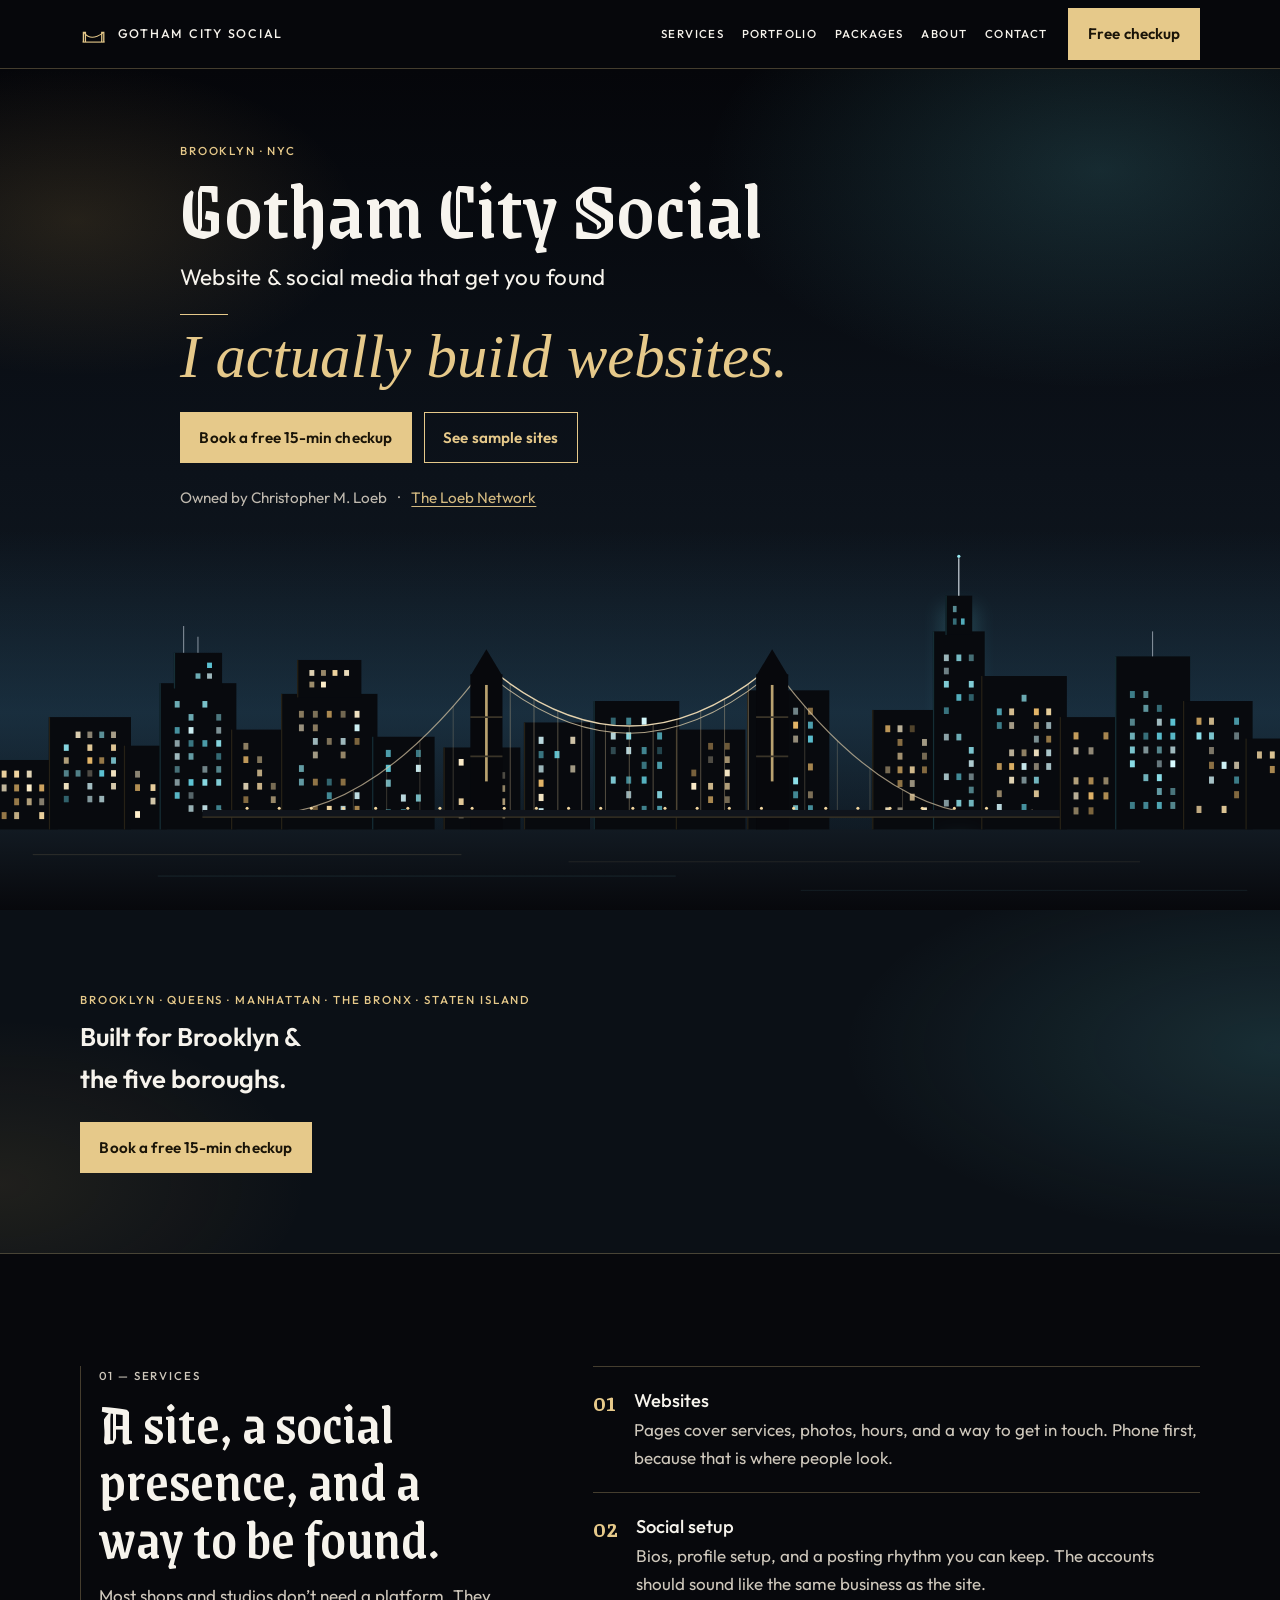
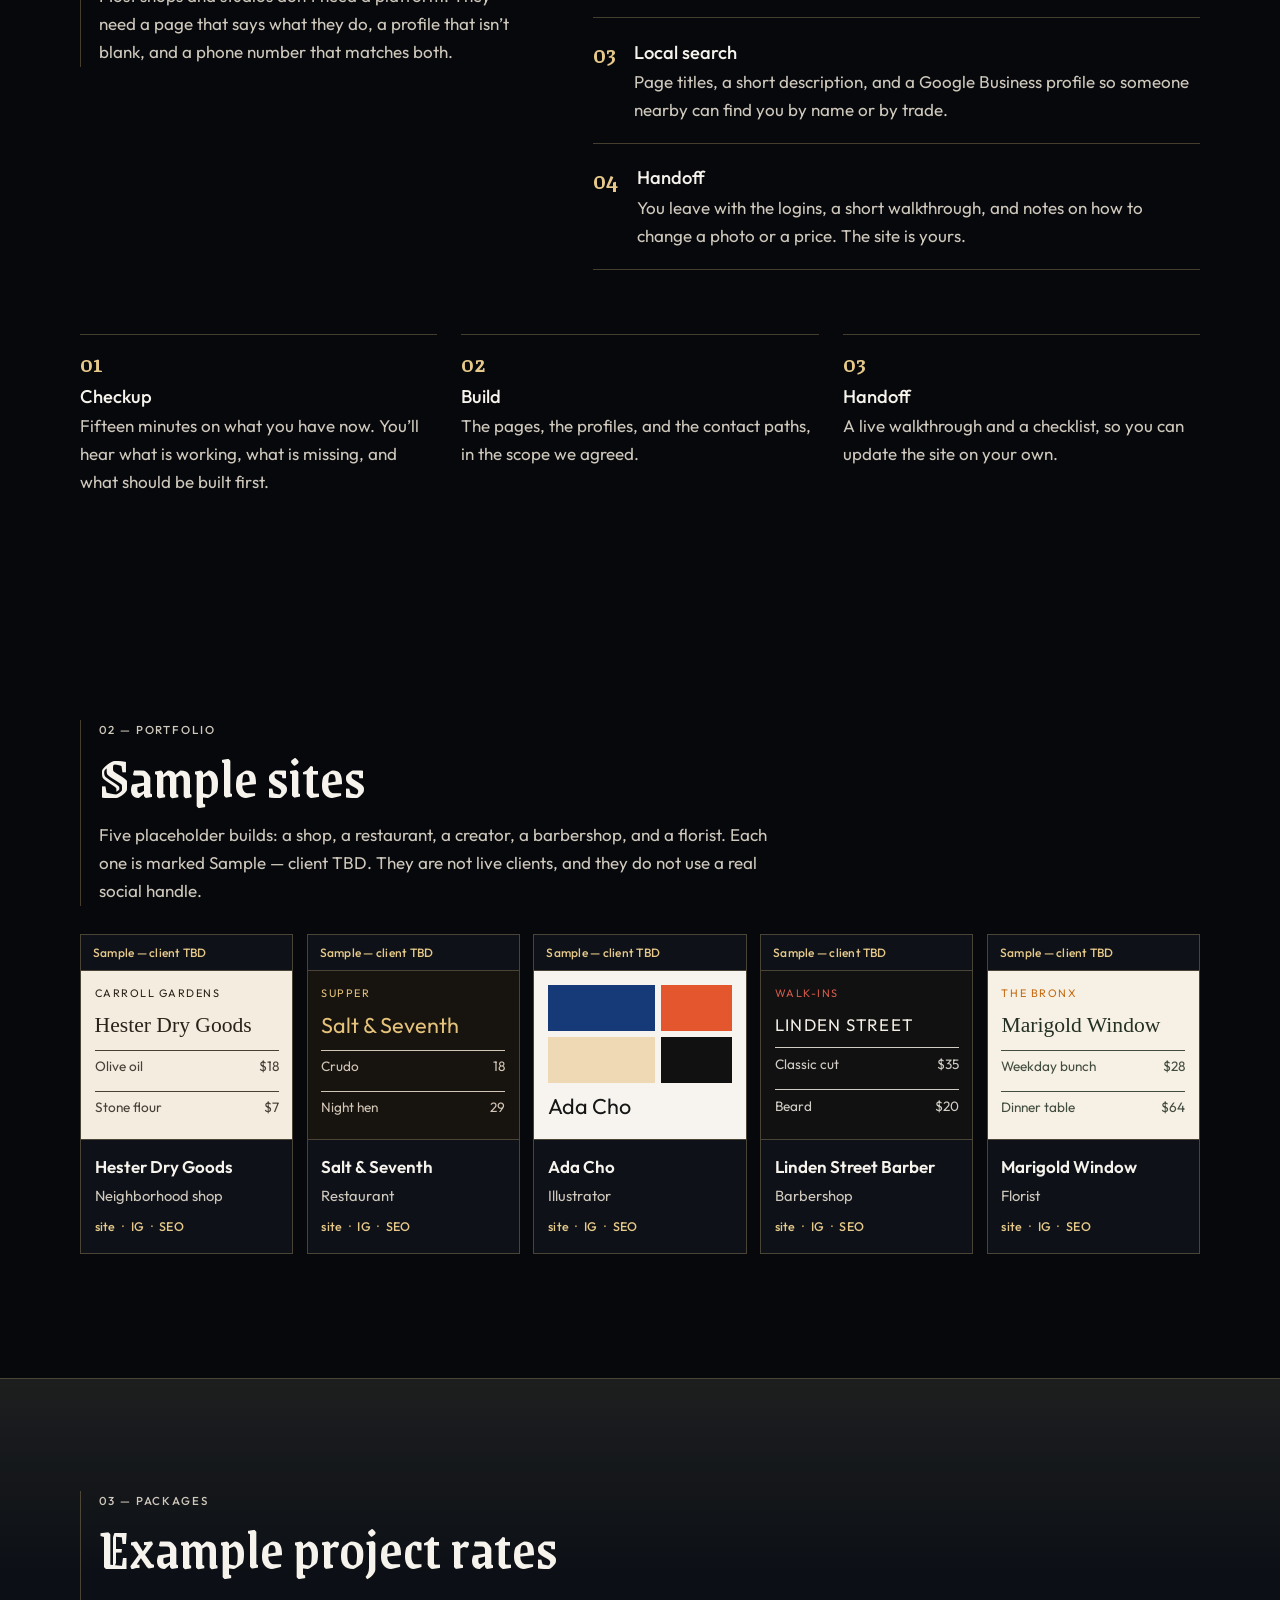
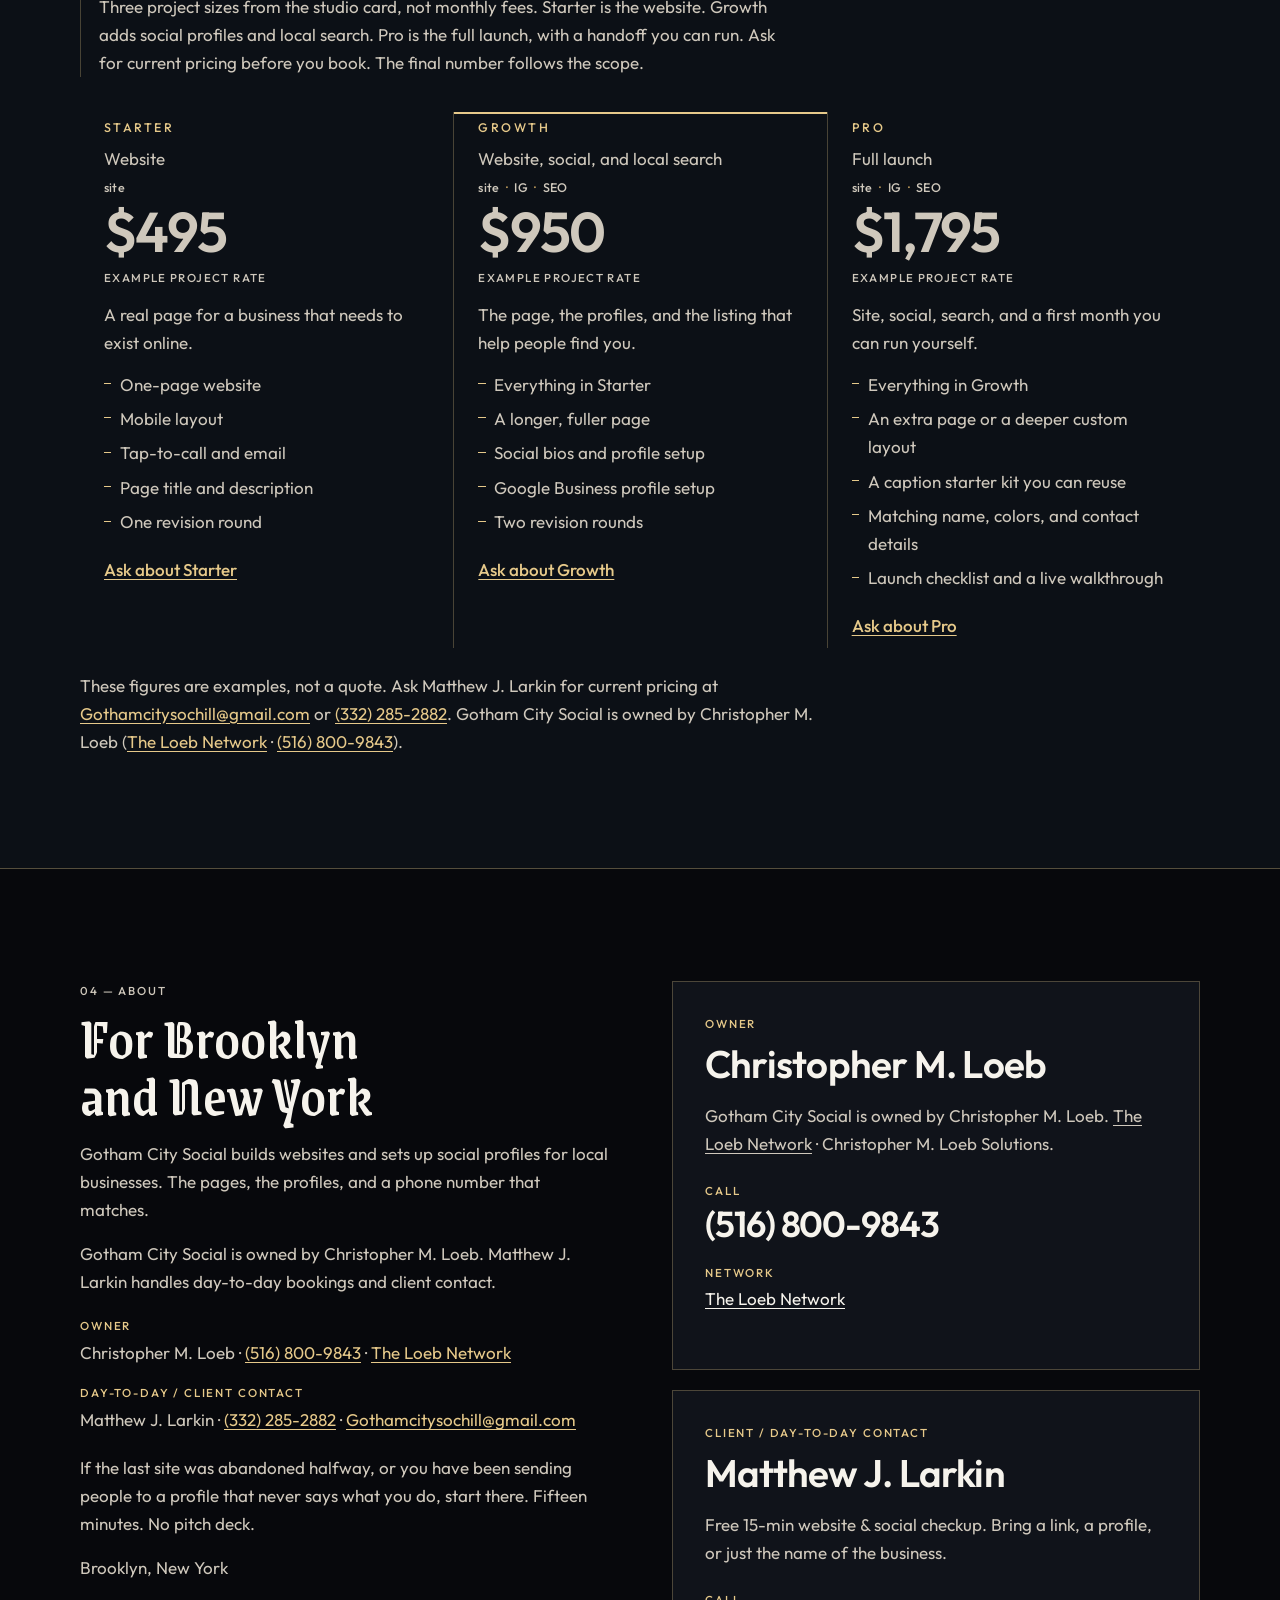
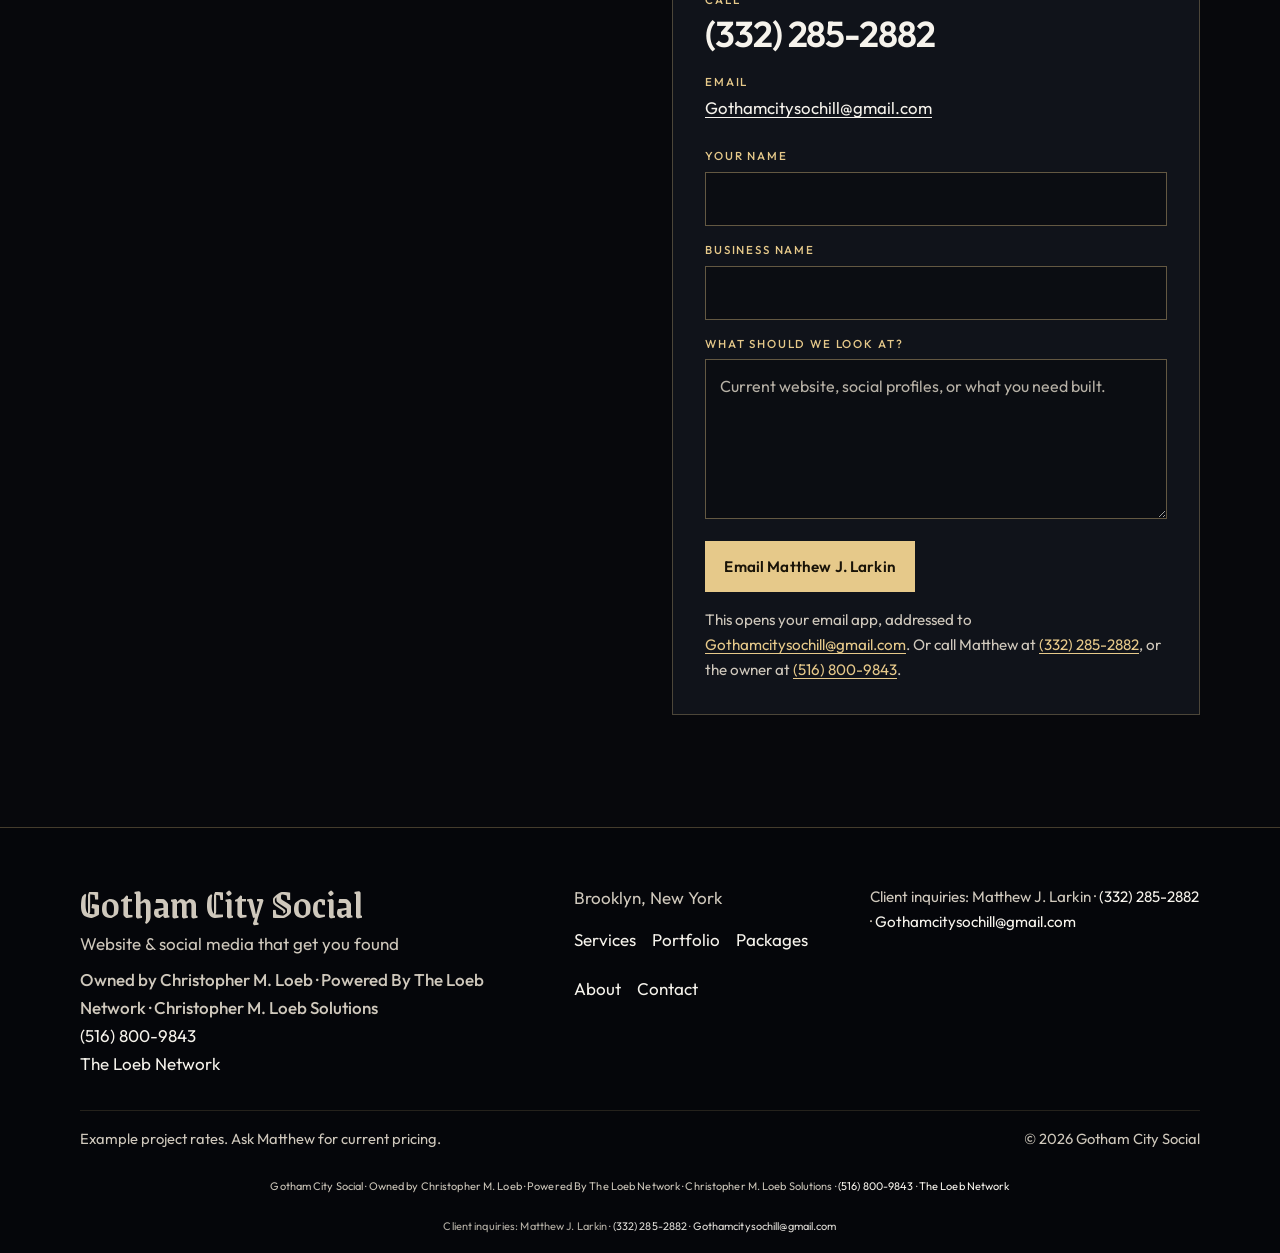
==== index.html @ 544baf0d "Clarify Gotham City Social ownership: Christopher owns, Matthew is day-to-day contact Keep in sync w" ====
<!DOCTYPE html>
<html lang="en">
  <head>
    <meta charset="UTF-8" />
    <meta name="viewport" content="width=device-width, initial-scale=1" />
    <title>Gotham City Social · Websites &amp; social in Brooklyn</title>
    <meta
      name="description"
      content="Gotham City Social, owned by Christopher M. Loeb. Websites and social for Brooklyn and NYC. Owner (516) 800-9843. Day-to-day client contact: Matthew J. Larkin."
    />
    <meta name="theme-color" content="#07080c" />
    <meta property="og:title" content="Gotham City Social" />
    <meta
      property="og:description"
      content="Owned by Christopher M. Loeb. Website & social media that get you found. Day-to-day client contact: Matthew J. Larkin."
    />
    <meta property="og:type" content="website" />
    <meta property="og:locale" content="en_US" />
    <meta name="twitter:card" content="summary" />
    <link rel="icon" href="./favicon.svg" type="image/svg+xml" />
        <script type="application/ld+json">
      {
        "@context": "https://schema.org",
        "@type": "ProfessionalService",
        "name": "Gotham City Social",
        "description": "Website and social media that get you found. Owned by Christopher M. Loeb.",
        "telephone": "+1-516-800-9843",
        "email": "Gothamcitysochill@gmail.com",
        "url": "https://gotham-city-social.netlify.app/",
        "founder": {
          "@type": "Person",
          "name": "Christopher M. Loeb",
          "telephone": "+1-516-800-9843",
          "url": "https://starfall-tek.github.io/loeb-network-preview/"
        },
        "parentOrganization": {
          "@type": "Organization",
          "name": "The Loeb Network · Christopher M. Loeb Solutions",
          "url": "https://starfall-tek.github.io/loeb-network-preview/",
          "telephone": "+1-516-800-9843"
        },
        "employee": {
          "@type": "Person",
          "name": "Matthew J. Larkin",
          "jobTitle": "Day-to-day / Client contact",
          "telephone": "+1-332-285-2882",
          "email": "Gothamcitysochill@gmail.com"
        },
        "contactPoint": [
          {
            "@type": "ContactPoint",
            "contactType": "owner",
            "name": "Christopher M. Loeb",
            "telephone": "+1-516-800-9843"
          },
          {
            "@type": "ContactPoint",
            "contactType": "customer support",
            "name": "Matthew J. Larkin",
            "telephone": "+1-332-285-2882",
            "email": "Gothamcitysochill@gmail.com"
          }
        ],
        "address": {
          "@type": "PostalAddress",
          "addressLocality": "Brooklyn",
          "addressRegion": "NY",
          "addressCountry": "US"
        },
        "areaServed": "New York City",
        "priceRange": "$495–$1795"
      }
    </script>
    <script type="module" crossorigin src="./assets/index-BkQ4kidg.js"></script>
    <link rel="stylesheet" crossorigin href="./assets/index-B3bpZX9e.css">
    <style>
      .hero-ownership { font-size: 0.95rem; opacity: 0.92; }
      .ownership-lines { gap: 1rem; margin: 1.25rem 0; display: grid; }
      .ownership-lines dt { letter-spacing: 0.16em; text-transform: uppercase; color: var(--gold); font-size: 0.72rem; font-weight: 500; margin-bottom: 0.25rem; }
      .ownership-lines dd { color: var(--muted); margin: 0; }
      .ownership-lines a { color: var(--gold); }
      .contact-stack { gap: 1.25rem; display: grid; scroll-margin-top: 5.5rem; }
      .footer-owner-line { color: var(--ink); font-weight: 500; margin-top: 0.5rem; }
      .footer-client-line { font-size: 0.95rem; }
      .footer-client-meta { margin-top: 0.35rem !important; padding-top: 0 !important; opacity: 0.9; }
    </style>
  </head>
  <body>
    <a class="skip" href="#content">Skip to content</a>
    <header class="site-header">
      <div class="header-bar wrap">
        <a class="brand" href="#top">
          <svg class="brand-mark" viewBox="0 0 32 32" aria-hidden="true">
            <path d="M4 26V14.5h2.4V26M25.6 26V14.5H28V26" fill="none" stroke="#e6c98a" stroke-width="1.5"/>
            <path d="M5.2 15.4C9 20.2 16 23 26.8 15.4" fill="none" stroke="#e6c98a" stroke-width="1.3"/>
            <path d="M3 26h26" stroke="#e6c98a" stroke-width="1.3"/>
          </svg>
          <span>Gotham City Social</span>
        </a>
        <nav class="desktop-nav" aria-label="Primary">
          <a href="#services">Services</a>
          <a href="#portfolio">Portfolio</a>
          <a href="#packages">Packages</a>
          <a href="#about">About</a>
          <a href="#contact">Contact</a>
          <a class="btn btn-primary menu-cta" href="#contact">Free checkup</a>
        </nav>
        <details class="menu">
          <summary>
            <span class="sr-only">Menu</span>
            <span class="burger" aria-hidden="true"><span></span></span>
          </summary>
          <nav class="menu-panel" aria-label="Primary">
            <a href="#services">Services</a>
            <a href="#portfolio">Portfolio</a>
            <a href="#packages">Packages</a>
            <a href="#about">About</a>
            <a href="#contact">Contact</a>
            <a class="btn btn-primary menu-cta" href="#contact">Free checkup</a>
          </nav>
        </details>
      </div>
    </header>

    <main id="content">
      <section class="hero" id="top" aria-labelledby="hero-title">
        <div class="wrap hero-copy">
          <p class="kicker">Brooklyn · NYC</p>
          <h1 id="hero-title">Gotham City Social</h1>
          <p class="tagline">Website &amp; social media that get you found</p>
          <p class="hero-quote">I actually build websites.</p>
          <div class="cta-row">
            <a class="btn btn-primary" href="#contact">Book a free 15-min checkup</a>
            <a class="btn btn-ghost" href="#portfolio">See sample sites</a>
          </div>
          <p class="hero-contact hero-ownership">
            <span>Owned by Christopher M. Loeb</span>
            <span aria-hidden="true">·</span>
            <a href="https://starfall-tek.github.io/loeb-network-preview/">The Loeb Network</a>
          </p>
        </div>
        <div class="skyline-wrap">
          <img class="skyline" src="./skyline.svg" alt="" />
        </div>
      </section>

      <section class="borough-cta" aria-labelledby="borough-title">
        <div class="wrap">
          <p class="kicker">Brooklyn · Queens · Manhattan · The Bronx · Staten Island</p>
          <h2 id="borough-title">Built for Brooklyn &amp; the five boroughs.</h2>
          <a class="btn btn-primary" href="#contact">Book a free 15-min checkup</a>
        </div>
      </section>

      <section class="section" id="services" aria-labelledby="services-title">
        <div class="wrap services-layout">
          <div class="section-intro">
            <p class="index">01 — Services</p>
            <h2 id="services-title">A site, a social presence, and a way to be found.</h2>
            <p>
              Most shops and studios don’t need a platform. They need a page that says what they do, a profile that isn’t blank, and a phone number that matches both.
            </p>
          </div>
          <ol class="service-list">
            <li>
              <span class="num" aria-hidden="true">01</span>
              <div>
                <h3>Websites</h3>
                <p>
                  Pages cover services, photos, hours, and a way to get in touch. Phone first, because that is where people look.
                </p>
              </div>
            </li>
            <li>
              <span class="num" aria-hidden="true">02</span>
              <div>
                <h3>Social setup</h3>
                <p>
                  Bios, profile setup, and a posting rhythm you can keep. The accounts should sound like the same business as the site.
                </p>
              </div>
            </li>
            <li>
              <span class="num" aria-hidden="true">03</span>
              <div>
                <h3>Local search</h3>
                <p>
                  Page titles, a short description, and a Google Business profile so someone nearby can find you by name or by trade.
                </p>
              </div>
            </li>
            <li>
              <span class="num" aria-hidden="true">04</span>
              <div>
                <h3>Handoff</h3>
                <p>
                  You leave with the logins, a short walkthrough, and notes on how to change a photo or a price. The site is yours.
                </p>
              </div>
            </li>
          </ol>
        </div>
        <ol class="process wrap" aria-label="How a project goes">
          <li>
            <span class="step">01</span>
            <h3>Checkup</h3>
            <p>Fifteen minutes on what you have now. You’ll hear what is working, what is missing, and what should be built first.</p>
          </li>
          <li>
            <span class="step">02</span>
            <h3>Build</h3>
            <p>The pages, the profiles, and the contact paths, in the scope we agreed.</p>
          </li>
          <li>
            <span class="step">03</span>
            <h3>Handoff</h3>
            <p>A live walkthrough and a checklist, so you can update the site on your own.</p>
          </li>
        </ol>
      </section>

      <section class="section" id="portfolio" aria-labelledby="portfolio-title">
        <div class="wrap">
          <div class="section-intro">
            <p class="index">02 — Portfolio</p>
            <h2 id="portfolio-title">Sample sites</h2>
            <p class="lede">
              Five placeholder builds: a shop, a restaurant, a creator, a barbershop, and a florist. Each one is marked Sample — client TBD. They are not live clients, and they do not use a real social handle.
            </p>
          </div>
          <ul class="portfolio-strip">
            <li>
              <a class="folio" href="./samples/hester/index.html">
                <span class="flag">Sample — client TBD</span>
                <span class="mini mini-hester" aria-hidden="true">
                  <span class="mini-kicker">Carroll Gardens</span>
                  <span class="mini-title">Hester Dry Goods</span>
                  <span class="mini-line"><span>Olive oil</span><span>$18</span></span>
                  <span class="mini-line"><span>Stone flour</span><span>$7</span></span>
                </span>
                <span class="folio-meta">
                  <span class="folio-name">Hester Dry Goods</span>
                  <span class="folio-kind">Neighborhood shop</span>
                  <span class="channels"><span>site</span><span>IG</span><span>SEO</span></span>
                </span>
              </a>
            </li>
            <li>
              <a class="folio" href="./samples/salt-seventh/index.html">
                <span class="flag">Sample — client TBD</span>
                <span class="mini mini-salt" aria-hidden="true">
                  <span class="mini-kicker">Supper</span>
                  <span class="mini-title">Salt &amp; Seventh</span>
                  <span class="mini-line"><span>Crudo</span><span>18</span></span>
                  <span class="mini-line"><span>Night hen</span><span>29</span></span>
                </span>
                <span class="folio-meta">
                  <span class="folio-name">Salt &amp; Seventh</span>
                  <span class="folio-kind">Restaurant</span>
                  <span class="channels"><span>site</span><span>IG</span><span>SEO</span></span>
                </span>
              </a>
            </li>
            <li>
              <a class="folio" href="./samples/ada-cho/index.html">
                <span class="flag">Sample — client TBD</span>
                <span class="mini mini-ada" aria-hidden="true">
                  <span class="ada-grid"><span></span><span></span><span></span><span></span></span>
                  <span class="mini-title">Ada Cho</span>
                </span>
                <span class="folio-meta">
                  <span class="folio-name">Ada Cho</span>
                  <span class="folio-kind">Illustrator</span>
                  <span class="channels"><span>site</span><span>IG</span><span>SEO</span></span>
                </span>
              </a>
            </li>
            <li>
              <a class="folio" href="./samples/linden/index.html">
                <span class="flag">Sample — client TBD</span>
                <span class="mini mini-linden" aria-hidden="true">
                  <span class="mini-kicker">Walk-ins</span>
                  <span class="mini-title">Linden Street</span>
                  <span class="mini-line"><span>Classic cut</span><span>$35</span></span>
                  <span class="mini-line"><span>Beard</span><span>$20</span></span>
                </span>
                <span class="folio-meta">
                  <span class="folio-name">Linden Street Barber</span>
                  <span class="folio-kind">Barbershop</span>
                  <span class="channels"><span>site</span><span>IG</span><span>SEO</span></span>
                </span>
              </a>
            </li>
            <li>
              <a class="folio" href="./samples/marigold/index.html">
                <span class="flag">Sample — client TBD</span>
                <span class="mini mini-marigold" aria-hidden="true">
                  <span class="mini-kicker">The Bronx</span>
                  <span class="mini-title">Marigold Window</span>
                  <span class="mini-line"><span>Weekday bunch</span><span>$28</span></span>
                  <span class="mini-line"><span>Dinner table</span><span>$64</span></span>
                </span>
                <span class="folio-meta">
                  <span class="folio-name">Marigold Window</span>
                  <span class="folio-kind">Florist</span>
                  <span class="channels"><span>site</span><span>IG</span><span>SEO</span></span>
                </span>
              </a>
            </li>
          </ul>
        </div>
      </section>

      <section class="section band" id="packages" aria-labelledby="packages-title">
        <div class="wrap">
          <div class="section-intro">
            <p class="index">03 — Packages</p>
            <h2 id="packages-title">Example project rates</h2>
            <p class="lede">
              Three project sizes from the studio card, not monthly fees. Starter is the website. Growth adds social profiles and local search. Pro is the full launch, with a handoff you can run. Ask for current pricing before you book. The final number follows the scope.
            </p>
          </div>
          <div class="price-grid">
            <article class="package">
              <h3>Starter</h3>
              <p class="scope">Website</p>
              <p class="channels" aria-label="Channels in Starter"><span>site</span></p>
              <p class="price">$495</p>
              <p class="rate-tag">Example project rate</p>
              <p class="blurb">A real page for a business that needs to exist online.</p>
              <ul>
                <li>One-page website</li>
                <li>Mobile layout</li>
                <li>Tap-to-call and email</li>
                <li>Page title and description</li>
                <li>One revision round</li>
              </ul>
              <a class="text-link" href="mailto:Gothamcitysochill@gmail.com?subject=Starter%20package%20%E2%80%94%20Gotham%20City%20Social">Ask about Starter</a>
            </article>
            <article class="package featured">
              <h3>Growth</h3>
              <p class="scope">Website, social, and local search</p>
              <p class="channels" aria-label="Channels in Growth"><span>site</span><span>IG</span><span>SEO</span></p>
              <p class="price">$950</p>
              <p class="rate-tag">Example project rate</p>
              <p class="blurb">The page, the profiles, and the listing that help people find you.</p>
              <ul>
                <li>Everything in Starter</li>
                <li>A longer, fuller page</li>
                <li>Social bios and profile setup</li>
                <li>Google Business profile setup</li>
                <li>Two revision rounds</li>
              </ul>
              <a class="text-link" href="mailto:Gothamcitysochill@gmail.com?subject=Growth%20package%20%E2%80%94%20Gotham%20City%20Social">Ask about Growth</a>
            </article>
            <article class="package">
              <h3>Pro</h3>
              <p class="scope">Full launch</p>
              <p class="channels" aria-label="Channels in Pro"><span>site</span><span>IG</span><span>SEO</span></p>
              <p class="price">$1,795</p>
              <p class="rate-tag">Example project rate</p>
              <p class="blurb">Site, social, search, and a first month you can run yourself.</p>
              <ul>
                <li>Everything in Growth</li>
                <li>An extra page or a deeper custom layout</li>
                <li>A caption starter kit you can reuse</li>
                <li>Matching name, colors, and contact details</li>
                <li>Launch checklist and a live walkthrough</li>
              </ul>
              <a class="text-link" href="mailto:Gothamcitysochill@gmail.com?subject=Pro%20package%20%E2%80%94%20Gotham%20City%20Social">Ask about Pro</a>
            </article>
          </div>
          <p class="price-disclaimer">
            These figures are examples, not a quote. Ask Matthew J. Larkin for current pricing at
            <a href="mailto:Gothamcitysochill@gmail.com">Gothamcitysochill@gmail.com</a>
            or
            <a href="tel:+13322852882">(332) 285-2882</a>.
            Gotham City Social is owned by Christopher M. Loeb
            (<a href="https://starfall-tek.github.io/loeb-network-preview/">The Loeb Network</a>
            · <a href="tel:+15168009843">(516) 800-9843</a>).
          </p>
        </div>
      </section>

      <section class="section" id="about" aria-labelledby="about-title">
        <div class="wrap about-grid">
          <div class="about-copy">
            <p class="index">04 — About</p>
            <h2 id="about-title">For Brooklyn and New York</h2>
            <p>
              Gotham City Social builds websites and sets up social profiles for local businesses. The pages, the profiles, and a phone number that matches.
            </p>
            <p>
              Gotham City Social is owned by Christopher M. Loeb. Matthew J. Larkin handles day-to-day bookings and client contact.
            </p>
            <dl class="ownership-lines">
              <div>
                <dt>Owner</dt>
                <dd>
                  Christopher M. Loeb ·
                  <a href="tel:+15168009843">(516) 800-9843</a> ·
                  <a href="https://starfall-tek.github.io/loeb-network-preview/">The Loeb Network</a>
                </dd>
              </div>
              <div>
                <dt>Day-to-day / Client contact</dt>
                <dd>
                  Matthew J. Larkin ·
                  <a href="tel:+13322852882">(332) 285-2882</a> ·
                  <a href="mailto:Gothamcitysochill@gmail.com">Gothamcitysochill@gmail.com</a>
                </dd>
              </div>
            </dl>
            <p>
              If the last site was abandoned halfway, or you have been sending people to a profile that never says what you do, start there. Fifteen minutes. No pitch deck.
            </p>
            <p class="place">Brooklyn, New York</p>
          </div>
          <div class="contact-stack" id="contact">
            <div class="contact-card">
              <p class="kicker">Owner</p>
              <h2>Christopher M. Loeb</h2>
              <p class="offer">
                Gotham City Social is owned by Christopher M. Loeb.
                <a href="https://starfall-tek.github.io/loeb-network-preview/">The Loeb Network</a>
                · Christopher M. Loeb Solutions.
              </p>
              <dl class="contact-list">
                <div>
                  <dt>Call</dt>
                  <dd><a class="phone" href="tel:+15168009843">(516) 800-9843</a></dd>
                </div>
                <div>
                  <dt>Network</dt>
                  <dd><a href="https://starfall-tek.github.io/loeb-network-preview/">The Loeb Network</a></dd>
                </div>
              </dl>
            </div>
            <div class="contact-card">
              <p class="kicker">Client / day-to-day contact</p>
              <h2>Matthew J. Larkin</h2>
              <p class="offer">
                Free 15-min website &amp; social checkup. Bring a link, a profile, or just the name of the business.
              </p>
              <dl class="contact-list">
                <div>
                  <dt>Call</dt>
                  <dd><a class="phone" href="tel:+13322852882">(332) 285-2882</a></dd>
                </div>
                <div>
                  <dt>Email</dt>
                  <dd><a class="email" href="mailto:Gothamcitysochill@gmail.com">Gothamcitysochill@gmail.com</a></dd>
                </div>
              </dl>
              <form
                id="checkup-form"
                class="checkup-form"
                action="mailto:Gothamcitysochill@gmail.com"
                method="post"
                enctype="text/plain"
              >
                <div class="field">
                  <label for="name">Your name</label>
                  <input id="name" name="Name" type="text" autocomplete="name" required maxlength="120" />
                </div>
                <div class="field">
                  <label for="business">Business name</label>
                  <input id="business" name="Business" type="text" autocomplete="organization" required maxlength="160" />
                </div>
                <div class="field">
                  <label for="note">What should we look at?</label>
                  <textarea
                    id="note"
                    name="Note"
                    rows="5"
                    required
                    maxlength="2000"
                    placeholder="Current website, social profiles, or what you need built."
                  ></textarea>
                </div>
                <button class="btn btn-primary" type="submit">Email Matthew J. Larkin</button>
                <p class="form-note">
                  This opens your email app, addressed to
                  <a href="mailto:Gothamcitysochill@gmail.com">Gothamcitysochill@gmail.com</a>.
                  Or call Matthew at <a href="tel:+13322852882">(332) 285-2882</a>,
                  or the owner at <a href="tel:+15168009843">(516) 800-9843</a>.
                </p>
                <p id="form-status" class="form-status" role="status"></p>
              </form>
            </div>
          </div>
        </div>
      </section>
    </main>

    <footer class="site-footer">
      <div class="wrap footer-grid">
        <div>
          <p class="footer-brand">Gotham City Social</p>
          <p>Website &amp; social media that get you found</p>
          <p class="footer-owner-line">
            Owned by Christopher M. Loeb · Powered By The Loeb Network · Christopher M. Loeb Solutions
          </p>
          <p><a href="tel:+15168009843">(516) 800-9843</a></p>
          <p><a href="https://starfall-tek.github.io/loeb-network-preview/">The Loeb Network</a></p>
        </div>
        <div>
          <p>Brooklyn, New York</p>
          <nav class="footer-links" aria-label="Footer">
            <a href="#services">Services</a>
            <a href="#portfolio">Portfolio</a>
            <a href="#packages">Packages</a>
            <a href="#about">About</a>
            <a href="#contact">Contact</a>
          </nav>
        </div>
        <div>
          <p class="footer-client-line">
            Client inquiries: Matthew J. Larkin ·
            <a href="tel:+13322852882">(332) 285-2882</a> ·
            <a href="mailto:Gothamcitysochill@gmail.com">Gothamcitysochill@gmail.com</a>
          </p>
        </div>
      </div>
      <div class="wrap footer-meta">
        <p>Example project rates. Ask Matthew for current pricing.</p>
        <p>© 2026 Gotham City Social</p>
      </div>
      <p class="operator">
        Gotham City Social · Owned by Christopher M. Loeb · Powered By The Loeb Network · Christopher M. Loeb Solutions ·
        <a href="tel:+15168009843">(516) 800-9843</a> ·
        <a href="https://starfall-tek.github.io/loeb-network-preview/">The Loeb Network</a>
      </p>
      <p class="operator footer-client-meta">
        Client inquiries: Matthew J. Larkin ·
        <a href="tel:+13322852882">(332) 285-2882</a> ·
        <a href="mailto:Gothamcitysochill@gmail.com">Gothamcitysochill@gmail.com</a>
      </p>
    </footer>
  </body>
</html>
---- assets/index-B3bpZX9e.css ----
@font-face{font-family:Outfit;font-style:normal;font-display:swap;font-weight:400;src:url(./outfit-latin-400-normal-BGsTXAXT.woff2)format("woff2"),url(./outfit-latin-400-normal-DMwTpYkH.woff)format("woff")}@font-face{font-family:Outfit;font-style:normal;font-display:swap;font-weight:500;src:url(./outfit-latin-500-normal-DKnIMDSk.woff2)format("woff2"),url(./outfit-latin-500-normal-ClnHRwRh.woff)format("woff")}@font-face{font-family:Outfit;font-style:normal;font-display:swap;font-weight:600;src:url(./outfit-latin-600-normal-B7SfZ07L.woff2)format("woff2"),url(./outfit-latin-600-normal-BEfTtDA7.woff)format("woff")}@font-face{font-family:Cormorant Garamond;font-style:italic;font-display:swap;font-weight:500;src:url(./cormorant-garamond-latin-500-italic-Y14P-dkT.woff2)format("woff2"),url(./cormorant-garamond-latin-500-italic-DhNIfkTX.woff)format("woff")}@font-face{font-family:Cormorant Garamond;font-style:italic;font-display:swap;font-weight:600;src:url(./cormorant-garamond-latin-600-italic-DCuhXWyK.woff2)format("woff2"),url(./cormorant-garamond-latin-600-italic-BcJbkSJ4.woff)format("woff")}@font-face{font-family:Grenze Gotisch;font-style:normal;font-display:swap;font-weight:500;src:url(./grenze-gotisch-latin-500-normal-BpogzKXK.woff2)format("woff2"),url(./grenze-gotisch-latin-500-normal-Cck1oTj1.woff)format("woff")}@font-face{font-family:Grenze Gotisch;font-style:normal;font-display:swap;font-weight:600;src:url(./grenze-gotisch-latin-600-normal-C3H1tCTC.woff2)format("woff2"),url(./grenze-gotisch-latin-600-normal-DwyVc51H.woff)format("woff")}:root{--bg:#07080c;--bg-raise:#10131a;--ink:#f6f3ec;--muted:#cfc8bc;--quiet:#c8c2b6;--gold:#e6c98a;--gold-deep:#c6a15e;--line:#e6c98a47;--teal:#8fe3ee;--font-sans:"Outfit", "Avenir Next", "Segoe UI", sans-serif;--font-gothic:"Grenze Gotisch", Palatino, "Palatino Linotype", serif;--font-quote:"Cormorant Garamond", Georgia, "Times New Roman", serif;--header:4.25rem;--wrap:1120px;--lightningcss-light: ;--lightningcss-dark:initial;color-scheme:dark}*,:before,:after{box-sizing:border-box}html{scroll-behavior:smooth}body{font-family:var(--font-sans);color:var(--ink);background:var(--bg);text-rendering:optimizelegibility;margin:0;font-size:1.0625rem;font-weight:400;line-height:1.65}img,svg{max-width:100%}h1,h2,h3,p,blockquote,dl,dd{margin:0}a{color:inherit;text-underline-offset:.18em}:focus-visible{outline:2px solid var(--gold);outline-offset:3px}::selection{color:#1a1408;background:#e6c98a}.sr-only{clip:rect(0, 0, 0, 0);white-space:nowrap;border:0;width:1px;height:1px;margin:-1px;padding:0;position:absolute;overflow:hidden}.skip{z-index:100;background:var(--gold);color:#1a1408;padding:.65rem .9rem;font-weight:600;text-decoration:none;position:fixed;top:.75rem;left:1rem;transform:translateY(-160%)}.skip:focus{transform:none}.skip:focus-visible,.btn-primary:focus-visible{outline-color:#fff8e8}.wrap{width:min(var(--wrap), calc(100% - 2.5rem));margin-inline:auto}.kicker,.index,.rate-tag,.contact-list dt,.field label,.menu-panel a:not(.btn){letter-spacing:.16em;text-transform:uppercase;color:var(--gold);font-size:.72rem;font-weight:500}.section{padding:clamp(4.25rem,9vw,7rem) 0;scroll-margin-top:5.25rem}.section h2,.hero h1,.footer-brand{font-family:var(--font-gothic);letter-spacing:0;text-wrap:balance;font-weight:500;line-height:.92}.section h2{margin:.55rem 0 1rem;font-size:clamp(2.35rem,5vw,3.6rem);line-height:1}.lede,.section-intro p,.about-copy p{color:var(--muted);max-width:62ch}.section-intro p+p,.about-copy p+p{margin-top:1rem}.site-header{z-index:30;border-bottom:1px solid var(--line);-webkit-backdrop-filter:blur(16px);backdrop-filter:blur(16px);background:#07080ceb;position:sticky;top:0}.header-bar{min-height:var(--header);justify-content:space-between;align-items:center;gap:1rem;display:flex}.brand{color:var(--ink);align-items:center;gap:.65rem;min-height:44px;text-decoration:none;display:inline-flex}.brand-mark{flex:none;width:1.7rem;height:1.7rem}.brand span{letter-spacing:.14em;text-transform:uppercase;font-size:.78rem;font-weight:500}summary{cursor:pointer;place-items:center;min-width:44px;min-height:44px;list-style:none;display:grid}summary::-webkit-details-marker{display:none}.burger{width:20px;height:14px;display:block;position:relative}.burger:before,.burger:after,.burger span{background:var(--ink);content:"";width:100%;height:1.5px;position:absolute;left:0}.burger:before{top:0}.burger span{top:6px}.burger:after{bottom:0}.menu[open] .burger:before{top:6px;transform:rotate(45deg)}.menu[open] .burger:after{bottom:6px;transform:rotate(-45deg)}.menu[open] .burger span{opacity:0}.menu-panel{border-bottom:1px solid var(--line);background:#0c0e13;flex-direction:column;gap:.15rem;padding:.4rem 1.25rem 1.15rem;display:none;position:absolute;top:100%;left:0;right:0}.menu[open] .menu-panel{display:flex}.menu-panel a:not(.btn){min-height:44px;color:var(--ink);align-items:center;font-size:.82rem;text-decoration:none;display:flex}.menu-panel a:not(.btn):hover{color:var(--gold)}.menu-cta{align-self:flex-start;margin-top:.4rem}.desktop-nav{display:none}.desktop-nav a:not(.btn){min-height:44px;color:var(--ink);letter-spacing:.12em;text-transform:uppercase;align-items:center;font-size:.72rem;font-weight:500;text-decoration:none;display:inline-flex}.desktop-nav a:not(.btn):hover{color:var(--gold)}.hero{min-height:calc(100svh - var(--header));background:radial-gradient(50% 42% at 86% 12%,#5ec4d02e,#0000 62%),radial-gradient(38% 32% at 6% 18%,#d6a85424,#0000 58%),linear-gradient(#05060a 0%,#0c121a 48%,#101820 78%,#07080c 100%);flex-direction:column;display:flex}.hero-copy{max-width:920px;padding-top:clamp(2.4rem,6vw,4.5rem);padding-bottom:1.25rem}.hero h1{color:#f7f4ee;margin:.4rem 0 .7rem;font-size:clamp(3.05rem,6.6vw,5.7rem);line-height:1}.tagline{letter-spacing:.01em;max-width:36rem;font-size:clamp(1.15rem,2vw,1.4rem);font-weight:400;line-height:1.35}.hero-quote{max-width:14em;font-family:var(--font-quote);color:var(--gold);margin:1.35rem 0 0;font-size:clamp(2.15rem,5vw,3.8rem);font-style:italic;font-weight:500;line-height:.98}.hero-quote:before{content:"";background:var(--gold);width:3rem;height:1px;margin-bottom:.75rem;display:block}.cta-row{flex-wrap:wrap;gap:.75rem;margin-top:1.6rem;display:flex}.btn{border:1px solid var(--gold);min-height:48px;font:inherit;letter-spacing:.01em;cursor:pointer;color:var(--gold);background:0 0;justify-content:center;align-items:center;padding:.75rem 1.15rem;font-size:.95rem;font-weight:600;text-decoration:none;display:inline-flex}.btn-primary{background:var(--gold);color:#1a1408}.btn-primary:hover{background:#f0d7a4}.btn-ghost:hover{background:#e6c98a1a}.hero-contact{color:var(--muted);flex-wrap:wrap;gap:.35rem .7rem;margin-top:1.35rem;display:flex}.hero-contact a{color:var(--gold)}.hero-contact a[href^=mailto\:]{overflow-wrap:anywhere}.skyline-wrap{background:linear-gradient(#0000 0%,#2040568c 48%,#0c121a26 100%);height:clamp(200px,32vw,380px);margin-top:auto}.skyline{object-fit:cover;object-position:center bottom;width:100%;height:100%;display:block}.borough-cta{border-bottom:1px solid var(--line);background:radial-gradient(55% 90% at 100% 40%,#5ec4d029,#0000 62%),radial-gradient(40% 80% at 0 80%,#d6a8541a,#0000 60%),#0b1016;padding:clamp(3.25rem,8vw,5rem) 0}.borough-cta h2{max-width:14ch;margin:.45rem 0 1.35rem}.portfolio-strip{scroll-snap-type:x mandatory;grid-auto-columns:minmax(240px,78vw);grid-auto-flow:column;gap:.85rem;margin:1.75rem 0 0;padding:0 0 .75rem;scroll-padding-inline:.25rem;list-style:none;display:grid;overflow-x:auto}.portfolio-strip li{scroll-snap-align:start}.folio{height:100%;min-height:100%;color:var(--ink);border:1px solid var(--line);background:#0e1117;flex-direction:column;text-decoration:none;display:flex}.folio:hover{border-color:var(--gold)}.flag{color:var(--gold);letter-spacing:.02em;border-bottom:1px solid var(--line);padding:.5rem .75rem;font-size:.75rem;font-weight:500;display:block}.mini{gap:.35rem;min-height:168px;padding:.85rem;display:grid}.mini-kicker{letter-spacing:.14em;text-transform:uppercase;font-size:.68rem}.mini-title{font-size:1.35rem;line-height:1}.mini-line{opacity:.85;border-top:1px solid;justify-content:space-between;gap:.75rem;padding-top:.3rem;font-size:.85rem;display:flex}.mini-hester{color:#2a2118;background:#f3ecdf}.mini-hester .mini-title{font-family:Georgia,Iowan Old Style,serif}.mini-salt{color:#f3e6d4;background:#17130f}.mini-salt .mini-kicker,.mini-salt .mini-title{color:#e4c27a}.mini-ada{color:#161616;background:#f7f4ef}.ada-grid{grid-template-rows:46px 46px;grid-template-columns:1.2fr .8fr;gap:.35rem;display:grid}.ada-grid span:first-child{background:#163a78}.ada-grid span:nth-child(2){background:#e4572e}.ada-grid span:nth-child(3){background:#efd8b4}.ada-grid span:nth-child(4){background:#111}.mini-linden{color:#f4efe6;background:#111}.mini-linden .mini-title{letter-spacing:.08em;text-transform:uppercase;font-size:1.05rem}.mini-linden .mini-kicker{color:#d45b4a}.mini-marigold{color:#243024;background:#f6f1e4}.mini-marigold .mini-kicker{color:#c56a12}.mini-marigold .mini-title{font-family:Georgia,Iowan Old Style,serif}.folio-meta{border-top:1px solid var(--line);gap:.15rem;padding:.8rem .85rem .95rem;display:grid}.folio-name{font-weight:600}.folio-kind{color:var(--muted);font-size:.92rem}.channels{color:var(--gold);letter-spacing:.02em;flex-wrap:wrap;gap:.15rem 0;margin-top:.45rem;font-size:.78rem;font-weight:500;display:flex}.channels span+span:before{content:"·";color:var(--gold-deep);margin:0 .4rem}.scope{color:var(--ink);margin-top:.4rem}.package .channels{margin-top:.35rem}.services-layout{gap:2.25rem;display:grid}.section-intro{border-left:1px solid var(--line);padding-left:1.1rem}.service-list{margin:0;padding:0;list-style:none}.service-list li{border-top:1px solid var(--line);grid-template-columns:auto 1fr;gap:1rem 1.15rem;padding:1.2rem 0;display:grid}.service-list li:last-child{border-bottom:1px solid var(--line)}.num{font-family:var(--font-gothic);color:var(--gold);padding-top:.15rem;font-size:1.7rem;line-height:1}.service-list h3,.process h3,.package h3{font-family:var(--font-sans);letter-spacing:0;text-transform:none;color:var(--ink);font-size:1.15rem;font-weight:500}.service-list p,.process p,.package p,.package li{color:var(--muted)}.process{gap:1.25rem;margin:clamp(2.5rem,6vw,4rem) auto 0;padding:0;list-style:none;display:grid}.process li{border-top:1px solid var(--line);padding-top:.9rem}.process .step{font-family:var(--font-gothic);color:var(--gold);margin-bottom:.35rem;font-size:1.65rem;line-height:1;display:block}.band{border-block:1px solid var(--line);background:linear-gradient(#e6c98a14,#0000 18%),#0c1016}.price-grid{margin-top:2.2rem}.package{padding:1.5rem 0 1.35rem}.package+.package{border-top:1px solid var(--line)}.package.featured{box-shadow:inset 0 2px 0 var(--gold)}.package h3{letter-spacing:.2em;text-transform:uppercase;color:var(--gold);font-size:.78rem;font-weight:500}.price{letter-spacing:-.03em;color:var(--ink);font-variant-numeric:lining-nums;margin-top:.35rem;font-size:clamp(2.7rem,5vw,3.5rem);font-weight:600;line-height:1}.rate-tag{letter-spacing:.12em;margin-top:.45rem}.blurb{color:var(--ink);max-width:36ch;margin:.9rem 0 .35rem}.package ul{margin:.85rem 0 1.2rem;padding:0;list-style:none}.package li{margin:.4rem 0;padding-left:1rem;position:relative}.package li:before{content:"";background:var(--gold);width:.45rem;height:1px;position:absolute;top:.72em;left:0}.text-link{color:var(--gold);font-weight:500}.price-disclaimer{max-width:68ch;color:var(--muted);margin-top:1.5rem}.price-disclaimer a{color:var(--gold);overflow-wrap:anywhere}.about-grid{gap:2.5rem;display:grid}.about-quote{font-family:var(--font-quote);color:var(--gold);margin:.2rem 0 1.1rem;font-size:clamp(1.8rem,3vw,2.4rem);font-style:italic;font-weight:500;line-height:1.05}.place{color:var(--ink);margin-top:1.25rem}.contact-card{background:var(--bg-raise);border:1px solid var(--line);padding:clamp(1.25rem,3vw,2rem);scroll-margin-top:5.5rem}.contact-card h2{font-family:var(--font-sans);letter-spacing:-.02em;font-size:clamp(1.85rem,3vw,2.4rem);font-weight:600;line-height:1.15}.contact-card .kicker{margin-bottom:.35rem}.contact-card .offer{color:var(--muted);margin-top:.85rem}.contact-list{gap:1.1rem;margin:1.45rem 0 1.5rem;display:grid}.contact-list div{margin:0}.contact-list dd{margin:.2rem 0 0}.contact-list a{text-decoration-thickness:1px}.contact-list a:hover{color:var(--gold)}.phone{letter-spacing:-.03em;font-size:clamp(1.7rem,3vw,2.25rem);font-weight:600;line-height:1.15;text-decoration:none}.email{overflow-wrap:anywhere;font-size:1.05rem}.checkup-form{gap:.9rem;display:grid}.field label{margin-bottom:.4rem;display:block}input,textarea{width:100%;color:var(--ink);font:inherit;background:#0b0d12;border:1px solid #e6c98a66;border-radius:0;padding:.8rem .85rem;font-size:1rem}textarea{resize:vertical;min-height:8rem}input:focus-visible,textarea:focus-visible{outline-offset:1px;border-color:var(--gold)}:is(input:user-invalid,textarea:user-invalid){border-color:#e7b4b4}::placeholder{color:#b7b1a6}.form-note,.form-status{color:var(--muted);font-size:.95rem}.form-status:empty{display:none}.form-note a{color:var(--gold)}.checkup-form .btn{justify-self:start}.site-footer{border-top:1px solid var(--line);background:#05060a;padding-top:clamp(2.5rem,6vw,3.5rem)}.footer-grid{gap:1.5rem;display:grid}.footer-brand{margin-bottom:.45rem;font-size:clamp(2rem,4vw,2.6rem)}.site-footer p{color:var(--muted)}.site-footer .contact-name{color:var(--ink);font-weight:500}.site-footer a{color:var(--ink);text-decoration:none}.site-footer a:hover{color:var(--gold);text-decoration:underline}.footer-links{flex-wrap:wrap;gap:.35rem 1rem;margin-top:.35rem;display:flex}.footer-links a{align-items:center;min-height:44px;display:inline-flex}.footer-meta{border-top:1px solid #e6c98a24;flex-wrap:wrap;justify-content:space-between;gap:.4rem 1.5rem;margin-top:2rem;padding-top:1rem;font-size:.92rem;display:flex}.site-footer .operator{text-align:center;font-family:var(--font-sans);letter-spacing:.01em;color:var(--quiet);margin:1.75rem 0 0;padding:0 1.25rem 1.15rem;font-size:.6875rem;font-weight:400;line-height:1.45}@media (width>=720px){.process{grid-template-columns:repeat(3,1fr);gap:1.5rem}}@media (width>=800px){.portfolio-strip{grid-template-columns:repeat(auto-fit,minmax(210px,1fr));grid-auto-columns:auto;grid-auto-flow:row;overflow:visible}}@media (width>=900px){.services-layout{grid-template-columns:minmax(240px,.85fr) 1.15fr;align-items:start;gap:4rem}.section-intro{position:sticky;top:6.5rem}.about-grid{grid-template-columns:1fr 1fr;align-items:start;gap:4rem}}@media (width>=1080px){.menu{display:none}.desktop-nav{align-items:center;gap:1.1rem;display:flex}.desktop-nav .menu-cta{margin-top:0;margin-left:.2rem}}@media (width>=960px){.price-grid{grid-template-columns:repeat(3,1fr);align-items:stretch;display:grid}.package{padding:.35rem 1.5rem .5rem}.package+.package{border-top:0;border-left:1px solid var(--line)}.footer-grid{grid-template-columns:1.4fr .8fr 1fr;gap:2rem}}@media (prefers-reduced-motion:reduce){html{scroll-behavior:auto}*,:before,:after{scroll-behavior:auto!important;transition-duration:.01ms!important;animation-duration:.01ms!important;animation-iteration-count:1!important}}@media (forced-colors:active){.btn-primary,.btn-ghost,.skip{color:buttontext;background:buttonface;border:1px solid buttontext}.site-header,.package+.package,.service-list li{border-color:canvastext}}@media print{.site-header,.skip,.skyline-wrap,.checkup-form{display:none}body{color:#000;background:#fff}a{text-decoration:underline}}
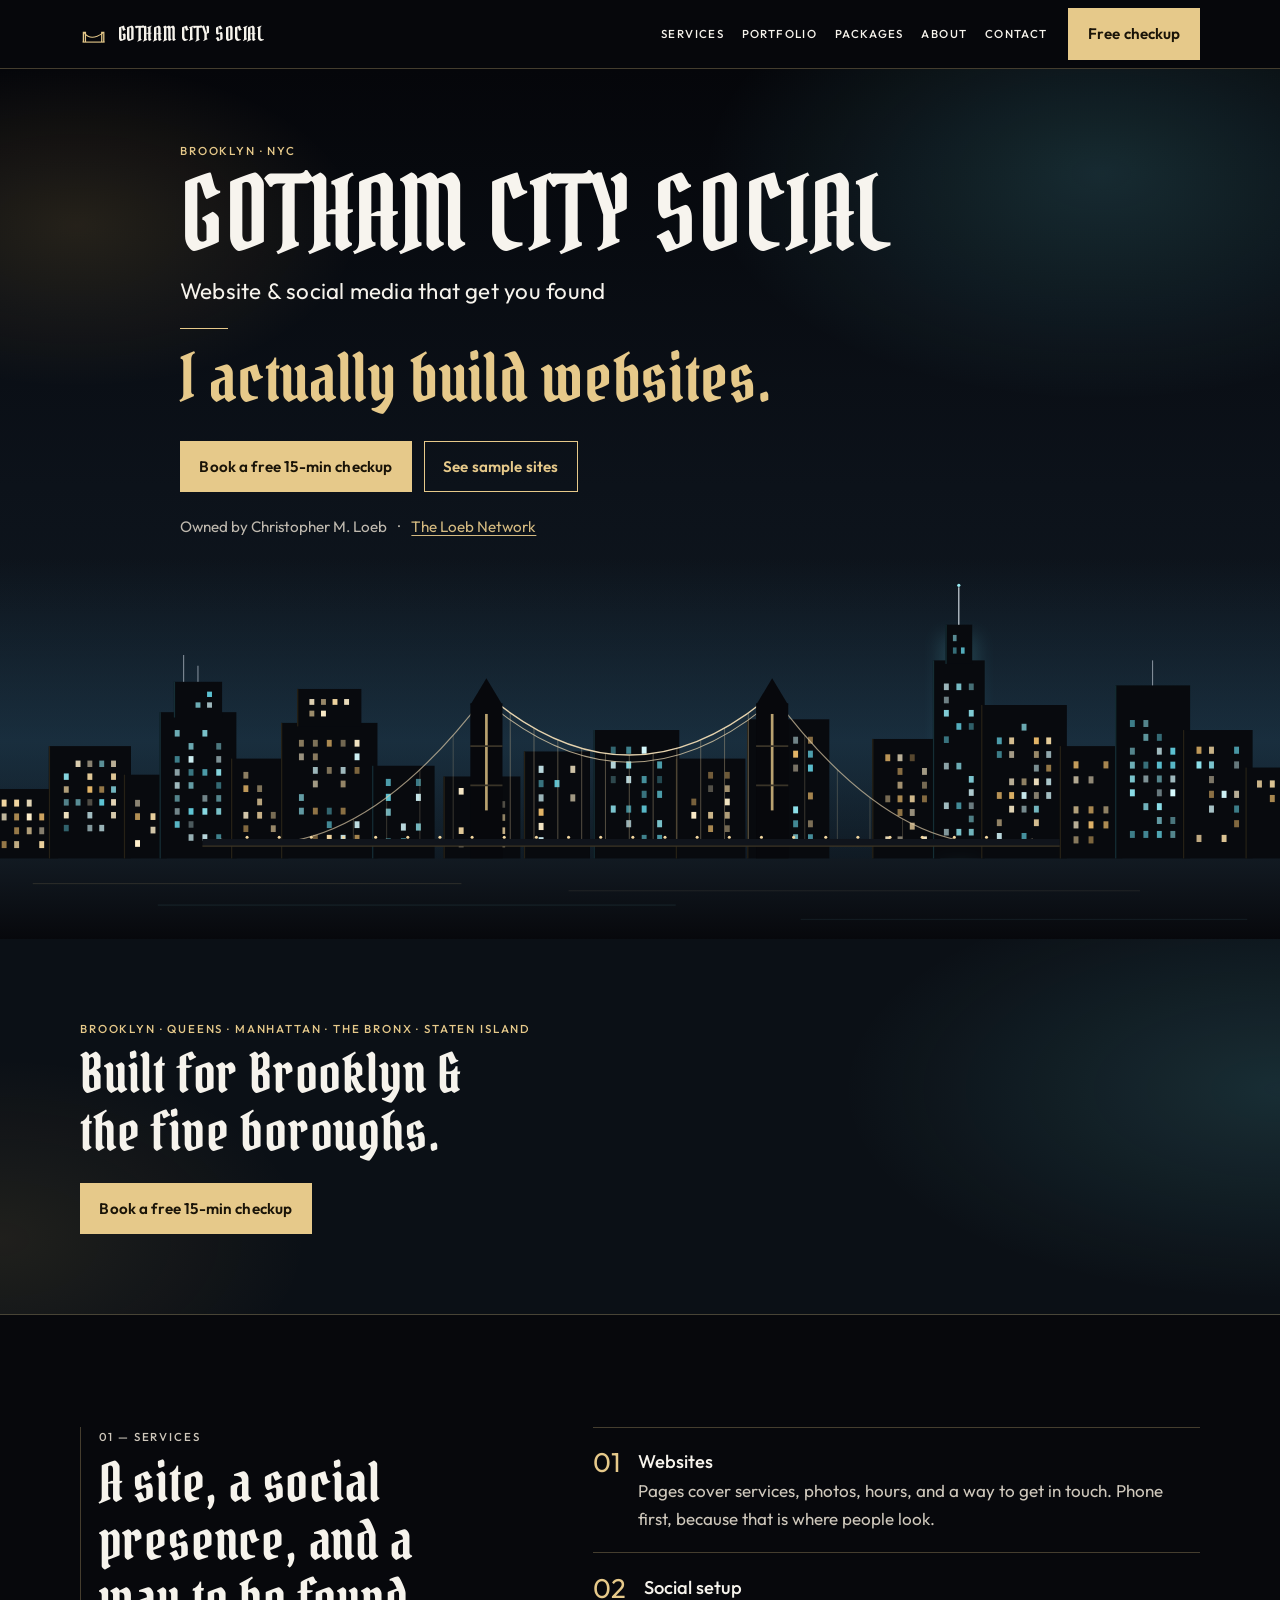
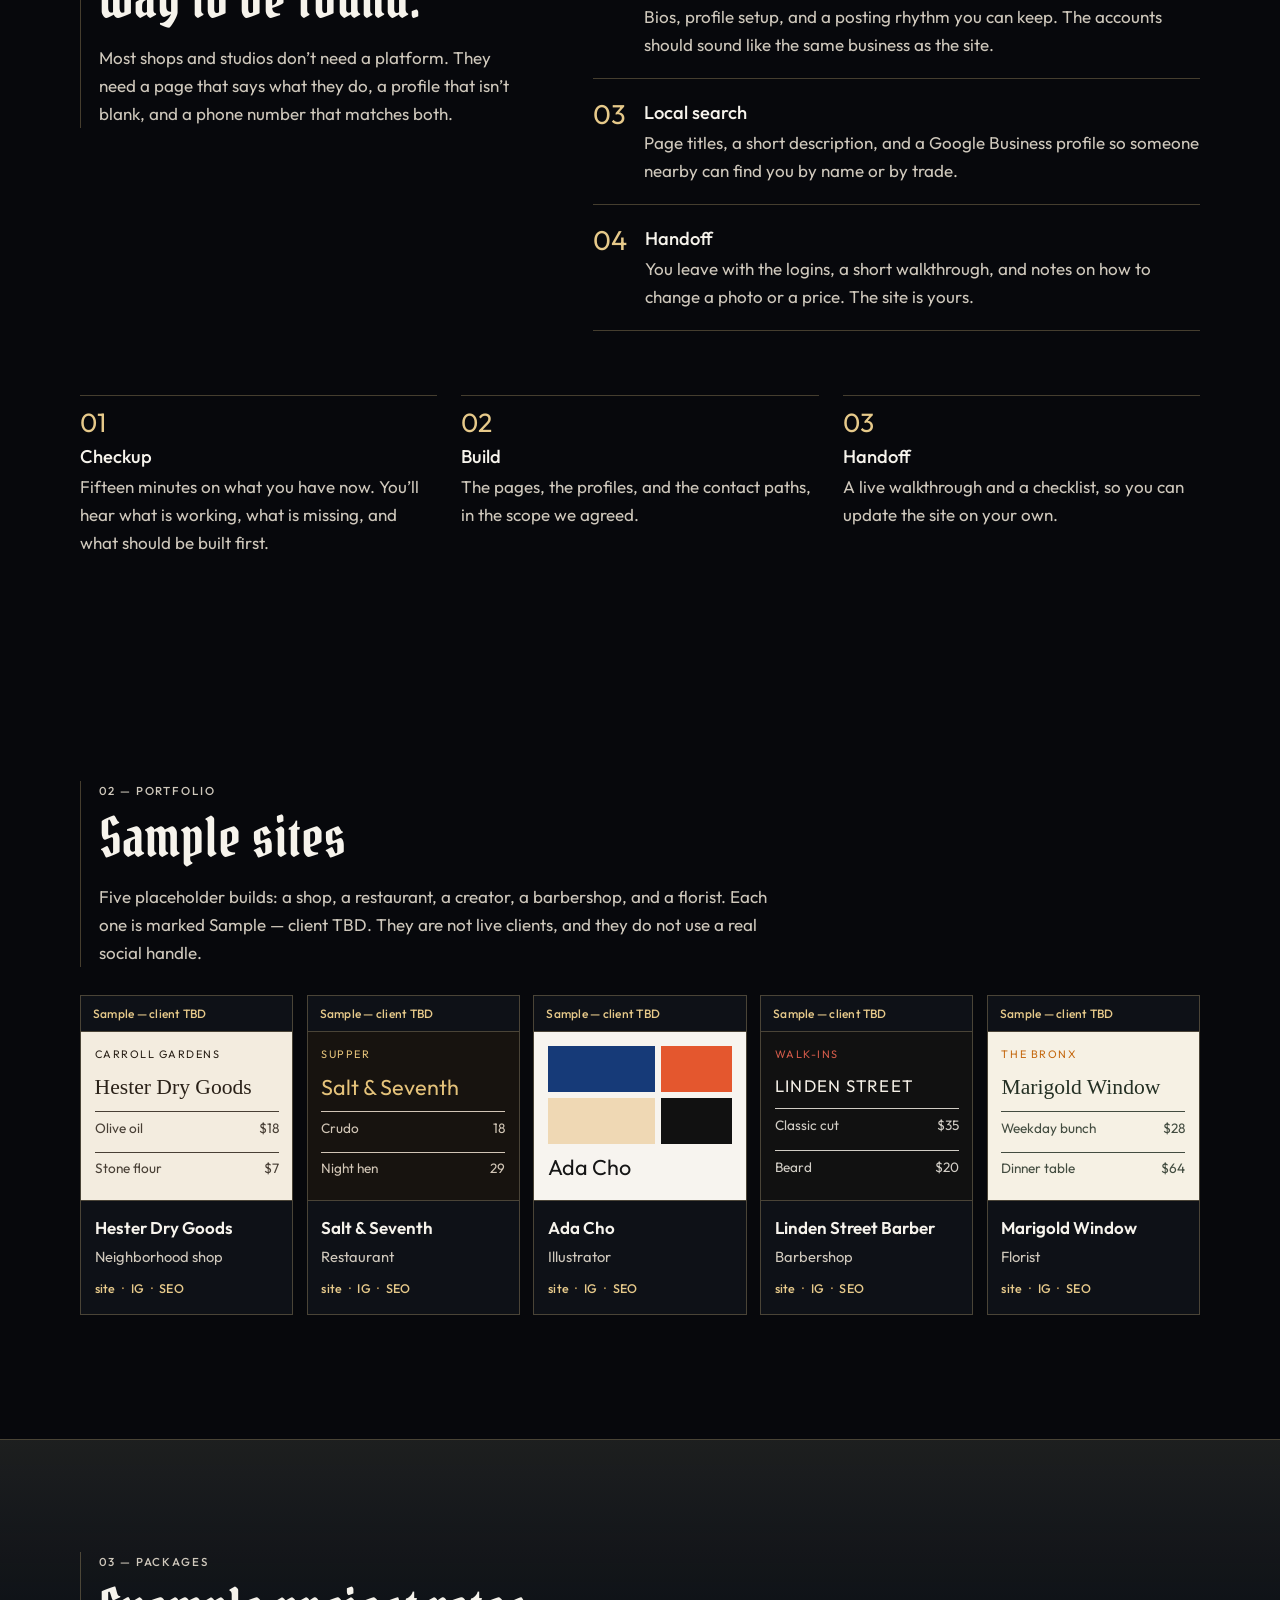
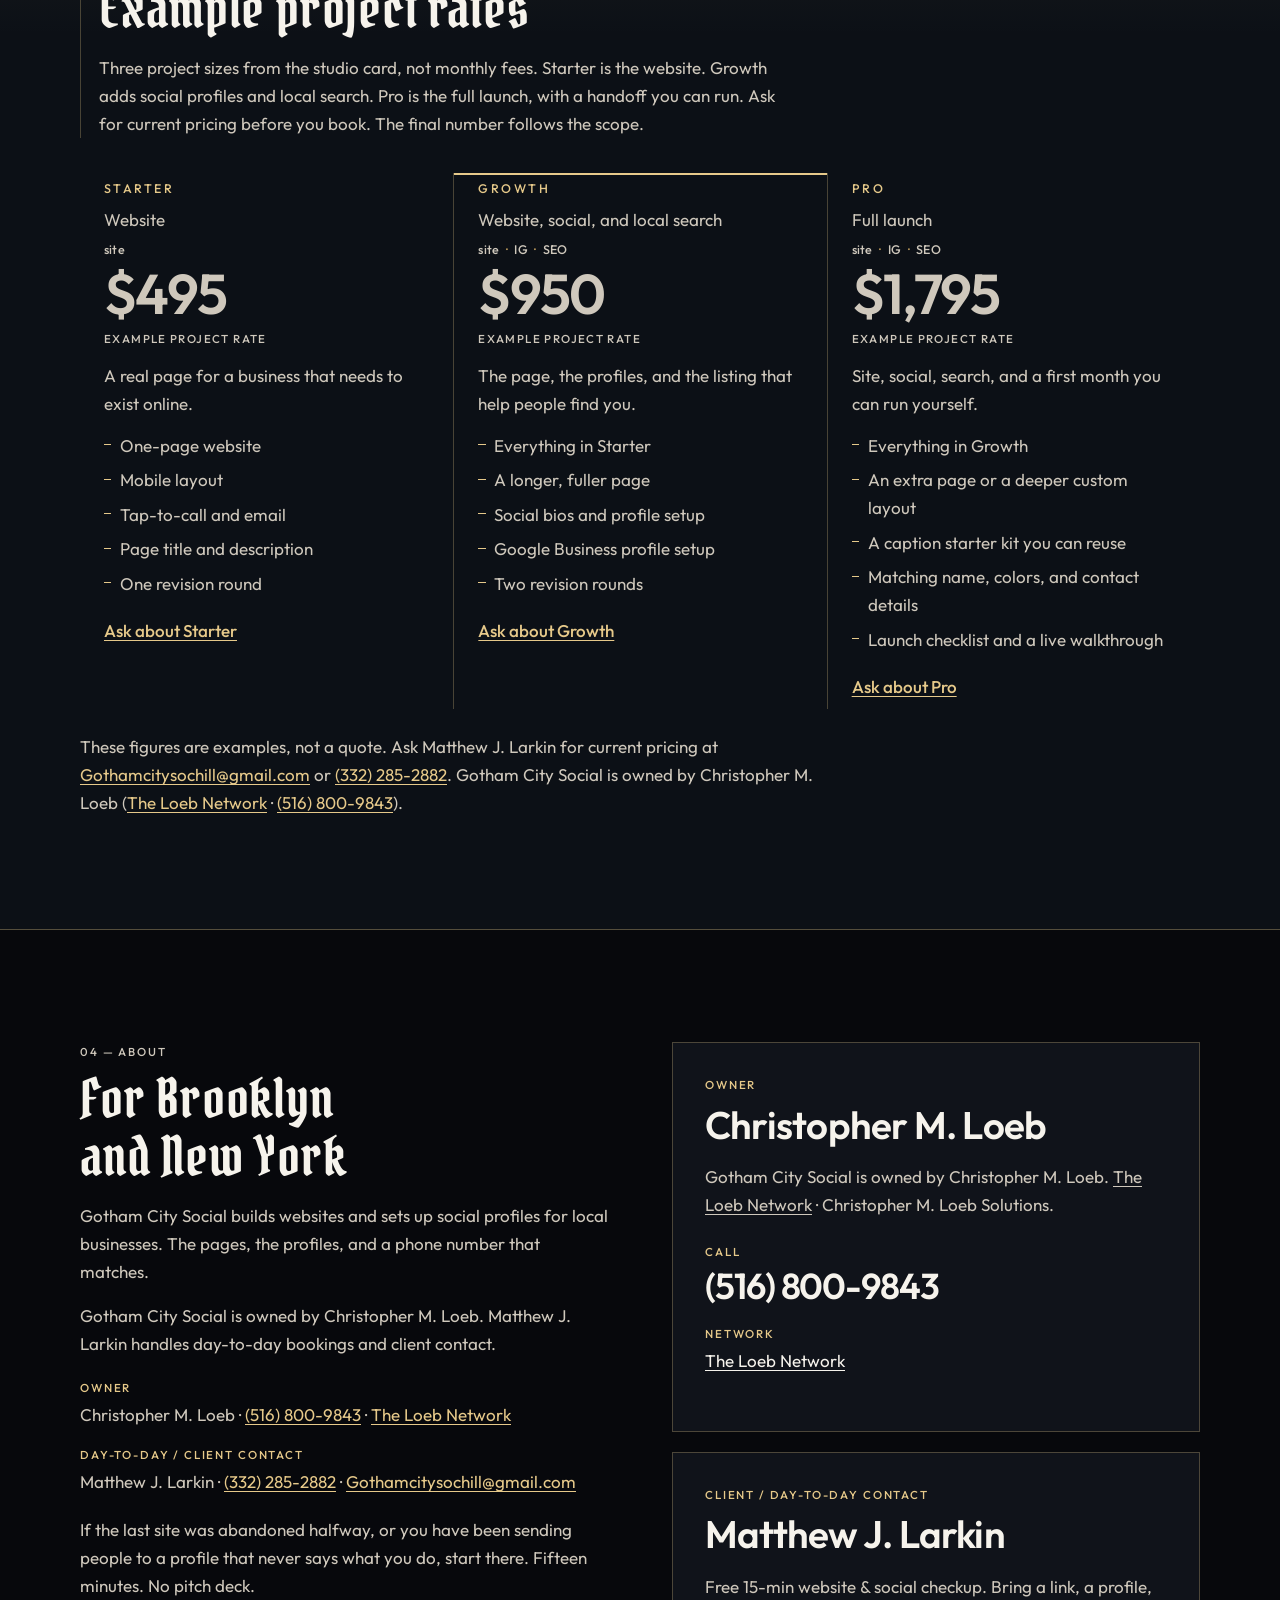
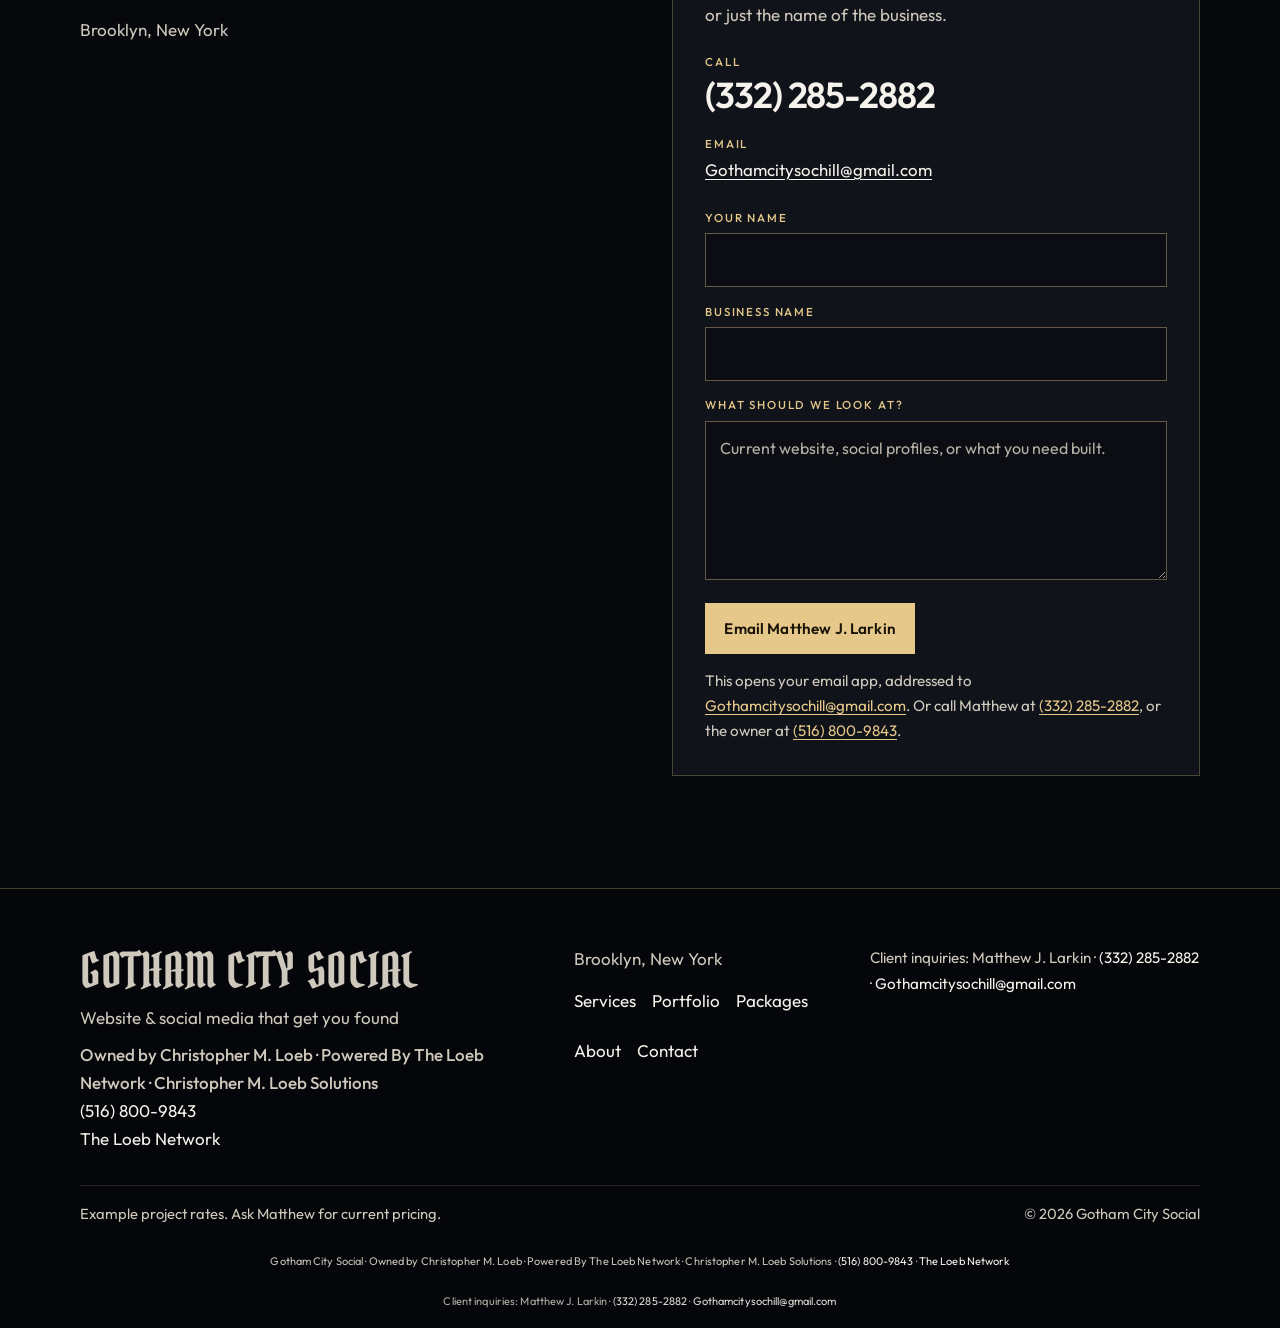
==== commit 3c38700d: "Set the Gotham wordmark and quote in Pirata One. The flyer lettering is blackletter. The site was us" ====
--- a/index.html
+++ b/index.html
@@ -17,6 +17,7 @@
     <meta property="og:type" content="website" />
     <meta property="og:locale" content="en_US" />
     <meta name="twitter:card" content="summary" />
+    <link rel="preload" href="./assets/pirata-one-latin-400-normal.woff2" as="font" type="font/woff2" crossorigin />
     <link rel="icon" href="./favicon.svg" type="image/svg+xml" />
         <script type="application/ld+json">
       {
--- a/assets/index-B3bpZX9e.css
+++ b/assets/index-B3bpZX9e.css
@@ -1 +1 @@
-@font-face{font-family:Outfit;font-style:normal;font-display:swap;font-weight:400;src:url(./outfit-latin-400-normal-BGsTXAXT.woff2)format("woff2"),url(./outfit-latin-400-normal-DMwTpYkH.woff)format("woff")}@font-face{font-family:Outfit;font-style:normal;font-display:swap;font-weight:500;src:url(./outfit-latin-500-normal-DKnIMDSk.woff2)format("woff2"),url(./outfit-latin-500-normal-ClnHRwRh.woff)format("woff")}@font-face{font-family:Outfit;font-style:normal;font-display:swap;font-weight:600;src:url(./outfit-latin-600-normal-B7SfZ07L.woff2)format("woff2"),url(./outfit-latin-600-normal-BEfTtDA7.woff)format("woff")}@font-face{font-family:Cormorant Garamond;font-style:italic;font-display:swap;font-weight:500;src:url(./cormorant-garamond-latin-500-italic-Y14P-dkT.woff2)format("woff2"),url(./cormorant-garamond-latin-500-italic-DhNIfkTX.woff)format("woff")}@font-face{font-family:Cormorant Garamond;font-style:italic;font-display:swap;font-weight:600;src:url(./cormorant-garamond-latin-600-italic-DCuhXWyK.woff2)format("woff2"),url(./cormorant-garamond-latin-600-italic-BcJbkSJ4.woff)format("woff")}@font-face{font-family:Grenze Gotisch;font-style:normal;font-display:swap;font-weight:500;src:url(./grenze-gotisch-latin-500-normal-BpogzKXK.woff2)format("woff2"),url(./grenze-gotisch-latin-500-normal-Cck1oTj1.woff)format("woff")}@font-face{font-family:Grenze Gotisch;font-style:normal;font-display:swap;font-weight:600;src:url(./grenze-gotisch-latin-600-normal-C3H1tCTC.woff2)format("woff2"),url(./grenze-gotisch-latin-600-normal-DwyVc51H.woff)format("woff")}:root{--bg:#07080c;--bg-raise:#10131a;--ink:#f6f3ec;--muted:#cfc8bc;--quiet:#c8c2b6;--gold:#e6c98a;--gold-deep:#c6a15e;--line:#e6c98a47;--teal:#8fe3ee;--font-sans:"Outfit", "Avenir Next", "Segoe UI", sans-serif;--font-gothic:"Grenze Gotisch", Palatino, "Palatino Linotype", serif;--font-quote:"Cormorant Garamond", Georgia, "Times New Roman", serif;--header:4.25rem;--wrap:1120px;--lightningcss-light: ;--lightningcss-dark:initial;color-scheme:dark}*,:before,:after{box-sizing:border-box}html{scroll-behavior:smooth}body{font-family:var(--font-sans);color:var(--ink);background:var(--bg);text-rendering:optimizelegibility;margin:0;font-size:1.0625rem;font-weight:400;line-height:1.65}img,svg{max-width:100%}h1,h2,h3,p,blockquote,dl,dd{margin:0}a{color:inherit;text-underline-offset:.18em}:focus-visible{outline:2px solid var(--gold);outline-offset:3px}::selection{color:#1a1408;background:#e6c98a}.sr-only{clip:rect(0, 0, 0, 0);white-space:nowrap;border:0;width:1px;height:1px;margin:-1px;padding:0;position:absolute;overflow:hidden}.skip{z-index:100;background:var(--gold);color:#1a1408;padding:.65rem .9rem;font-weight:600;text-decoration:none;position:fixed;top:.75rem;left:1rem;transform:translateY(-160%)}.skip:focus{transform:none}.skip:focus-visible,.btn-primary:focus-visible{outline-color:#fff8e8}.wrap{width:min(var(--wrap), calc(100% - 2.5rem));margin-inline:auto}.kicker,.index,.rate-tag,.contact-list dt,.field label,.menu-panel a:not(.btn){letter-spacing:.16em;text-transform:uppercase;color:var(--gold);font-size:.72rem;font-weight:500}.section{padding:clamp(4.25rem,9vw,7rem) 0;scroll-margin-top:5.25rem}.section h2,.hero h1,.footer-brand{font-family:var(--font-gothic);letter-spacing:0;text-wrap:balance;font-weight:500;line-height:.92}.section h2{margin:.55rem 0 1rem;font-size:clamp(2.35rem,5vw,3.6rem);line-height:1}.lede,.section-intro p,.about-copy p{color:var(--muted);max-width:62ch}.section-intro p+p,.about-copy p+p{margin-top:1rem}.site-header{z-index:30;border-bottom:1px solid var(--line);-webkit-backdrop-filter:blur(16px);backdrop-filter:blur(16px);background:#07080ceb;position:sticky;top:0}.header-bar{min-height:var(--header);justify-content:space-between;align-items:center;gap:1rem;display:flex}.brand{color:var(--ink);align-items:center;gap:.65rem;min-height:44px;text-decoration:none;display:inline-flex}.brand-mark{flex:none;width:1.7rem;height:1.7rem}.brand span{letter-spacing:.14em;text-transform:uppercase;font-size:.78rem;font-weight:500}summary{cursor:pointer;place-items:center;min-width:44px;min-height:44px;list-style:none;display:grid}summary::-webkit-details-marker{display:none}.burger{width:20px;height:14px;display:block;position:relative}.burger:before,.burger:after,.burger span{background:var(--ink);content:"";width:100%;height:1.5px;position:absolute;left:0}.burger:before{top:0}.burger span{top:6px}.burger:after{bottom:0}.menu[open] .burger:before{top:6px;transform:rotate(45deg)}.menu[open] .burger:after{bottom:6px;transform:rotate(-45deg)}.menu[open] .burger span{opacity:0}.menu-panel{border-bottom:1px solid var(--line);background:#0c0e13;flex-direction:column;gap:.15rem;padding:.4rem 1.25rem 1.15rem;display:none;position:absolute;top:100%;left:0;right:0}.menu[open] .menu-panel{display:flex}.menu-panel a:not(.btn){min-height:44px;color:var(--ink);align-items:center;font-size:.82rem;text-decoration:none;display:flex}.menu-panel a:not(.btn):hover{color:var(--gold)}.menu-cta{align-self:flex-start;margin-top:.4rem}.desktop-nav{display:none}.desktop-nav a:not(.btn){min-height:44px;color:var(--ink);letter-spacing:.12em;text-transform:uppercase;align-items:center;font-size:.72rem;font-weight:500;text-decoration:none;display:inline-flex}.desktop-nav a:not(.btn):hover{color:var(--gold)}.hero{min-height:calc(100svh - var(--header));background:radial-gradient(50% 42% at 86% 12%,#5ec4d02e,#0000 62%),radial-gradient(38% 32% at 6% 18%,#d6a85424,#0000 58%),linear-gradient(#05060a 0%,#0c121a 48%,#101820 78%,#07080c 100%);flex-direction:column;display:flex}.hero-copy{max-width:920px;padding-top:clamp(2.4rem,6vw,4.5rem);padding-bottom:1.25rem}.hero h1{color:#f7f4ee;margin:.4rem 0 .7rem;font-size:clamp(3.05rem,6.6vw,5.7rem);line-height:1}.tagline{letter-spacing:.01em;max-width:36rem;font-size:clamp(1.15rem,2vw,1.4rem);font-weight:400;line-height:1.35}.hero-quote{max-width:14em;font-family:var(--font-quote);color:var(--gold);margin:1.35rem 0 0;font-size:clamp(2.15rem,5vw,3.8rem);font-style:italic;font-weight:500;line-height:.98}.hero-quote:before{content:"";background:var(--gold);width:3rem;height:1px;margin-bottom:.75rem;display:block}.cta-row{flex-wrap:wrap;gap:.75rem;margin-top:1.6rem;display:flex}.btn{border:1px solid var(--gold);min-height:48px;font:inherit;letter-spacing:.01em;cursor:pointer;color:var(--gold);background:0 0;justify-content:center;align-items:center;padding:.75rem 1.15rem;font-size:.95rem;font-weight:600;text-decoration:none;display:inline-flex}.btn-primary{background:var(--gold);color:#1a1408}.btn-primary:hover{background:#f0d7a4}.btn-ghost:hover{background:#e6c98a1a}.hero-contact{color:var(--muted);flex-wrap:wrap;gap:.35rem .7rem;margin-top:1.35rem;display:flex}.hero-contact a{color:var(--gold)}.hero-contact a[href^=mailto\:]{overflow-wrap:anywhere}.skyline-wrap{background:linear-gradient(#0000 0%,#2040568c 48%,#0c121a26 100%);height:clamp(200px,32vw,380px);margin-top:auto}.skyline{object-fit:cover;object-position:center bottom;width:100%;height:100%;display:block}.borough-cta{border-bottom:1px solid var(--line);background:radial-gradient(55% 90% at 100% 40%,#5ec4d029,#0000 62%),radial-gradient(40% 80% at 0 80%,#d6a8541a,#0000 60%),#0b1016;padding:clamp(3.25rem,8vw,5rem) 0}.borough-cta h2{max-width:14ch;margin:.45rem 0 1.35rem}.portfolio-strip{scroll-snap-type:x mandatory;grid-auto-columns:minmax(240px,78vw);grid-auto-flow:column;gap:.85rem;margin:1.75rem 0 0;padding:0 0 .75rem;scroll-padding-inline:.25rem;list-style:none;display:grid;overflow-x:auto}.portfolio-strip li{scroll-snap-align:start}.folio{height:100%;min-height:100%;color:var(--ink);border:1px solid var(--line);background:#0e1117;flex-direction:column;text-decoration:none;display:flex}.folio:hover{border-color:var(--gold)}.flag{color:var(--gold);letter-spacing:.02em;border-bottom:1px solid var(--line);padding:.5rem .75rem;font-size:.75rem;font-weight:500;display:block}.mini{gap:.35rem;min-height:168px;padding:.85rem;display:grid}.mini-kicker{letter-spacing:.14em;text-transform:uppercase;font-size:.68rem}.mini-title{font-size:1.35rem;line-height:1}.mini-line{opacity:.85;border-top:1px solid;justify-content:space-between;gap:.75rem;padding-top:.3rem;font-size:.85rem;display:flex}.mini-hester{color:#2a2118;background:#f3ecdf}.mini-hester .mini-title{font-family:Georgia,Iowan Old Style,serif}.mini-salt{color:#f3e6d4;background:#17130f}.mini-salt .mini-kicker,.mini-salt .mini-title{color:#e4c27a}.mini-ada{color:#161616;background:#f7f4ef}.ada-grid{grid-template-rows:46px 46px;grid-template-columns:1.2fr .8fr;gap:.35rem;display:grid}.ada-grid span:first-child{background:#163a78}.ada-grid span:nth-child(2){background:#e4572e}.ada-grid span:nth-child(3){background:#efd8b4}.ada-grid span:nth-child(4){background:#111}.mini-linden{color:#f4efe6;background:#111}.mini-linden .mini-title{letter-spacing:.08em;text-transform:uppercase;font-size:1.05rem}.mini-linden .mini-kicker{color:#d45b4a}.mini-marigold{color:#243024;background:#f6f1e4}.mini-marigold .mini-kicker{color:#c56a12}.mini-marigold .mini-title{font-family:Georgia,Iowan Old Style,serif}.folio-meta{border-top:1px solid var(--line);gap:.15rem;padding:.8rem .85rem .95rem;display:grid}.folio-name{font-weight:600}.folio-kind{color:var(--muted);font-size:.92rem}.channels{color:var(--gold);letter-spacing:.02em;flex-wrap:wrap;gap:.15rem 0;margin-top:.45rem;font-size:.78rem;font-weight:500;display:flex}.channels span+span:before{content:"·";color:var(--gold-deep);margin:0 .4rem}.scope{color:var(--ink);margin-top:.4rem}.package .channels{margin-top:.35rem}.services-layout{gap:2.25rem;display:grid}.section-intro{border-left:1px solid var(--line);padding-left:1.1rem}.service-list{margin:0;padding:0;list-style:none}.service-list li{border-top:1px solid var(--line);grid-template-columns:auto 1fr;gap:1rem 1.15rem;padding:1.2rem 0;display:grid}.service-list li:last-child{border-bottom:1px solid var(--line)}.num{font-family:var(--font-gothic);color:var(--gold);padding-top:.15rem;font-size:1.7rem;line-height:1}.service-list h3,.process h3,.package h3{font-family:var(--font-sans);letter-spacing:0;text-transform:none;color:var(--ink);font-size:1.15rem;font-weight:500}.service-list p,.process p,.package p,.package li{color:var(--muted)}.process{gap:1.25rem;margin:clamp(2.5rem,6vw,4rem) auto 0;padding:0;list-style:none;display:grid}.process li{border-top:1px solid var(--line);padding-top:.9rem}.process .step{font-family:var(--font-gothic);color:var(--gold);margin-bottom:.35rem;font-size:1.65rem;line-height:1;display:block}.band{border-block:1px solid var(--line);background:linear-gradient(#e6c98a14,#0000 18%),#0c1016}.price-grid{margin-top:2.2rem}.package{padding:1.5rem 0 1.35rem}.package+.package{border-top:1px solid var(--line)}.package.featured{box-shadow:inset 0 2px 0 var(--gold)}.package h3{letter-spacing:.2em;text-transform:uppercase;color:var(--gold);font-size:.78rem;font-weight:500}.price{letter-spacing:-.03em;color:var(--ink);font-variant-numeric:lining-nums;margin-top:.35rem;font-size:clamp(2.7rem,5vw,3.5rem);font-weight:600;line-height:1}.rate-tag{letter-spacing:.12em;margin-top:.45rem}.blurb{color:var(--ink);max-width:36ch;margin:.9rem 0 .35rem}.package ul{margin:.85rem 0 1.2rem;padding:0;list-style:none}.package li{margin:.4rem 0;padding-left:1rem;position:relative}.package li:before{content:"";background:var(--gold);width:.45rem;height:1px;position:absolute;top:.72em;left:0}.text-link{color:var(--gold);font-weight:500}.price-disclaimer{max-width:68ch;color:var(--muted);margin-top:1.5rem}.price-disclaimer a{color:var(--gold);overflow-wrap:anywhere}.about-grid{gap:2.5rem;display:grid}.about-quote{font-family:var(--font-quote);color:var(--gold);margin:.2rem 0 1.1rem;font-size:clamp(1.8rem,3vw,2.4rem);font-style:italic;font-weight:500;line-height:1.05}.place{color:var(--ink);margin-top:1.25rem}.contact-card{background:var(--bg-raise);border:1px solid var(--line);padding:clamp(1.25rem,3vw,2rem);scroll-margin-top:5.5rem}.contact-card h2{font-family:var(--font-sans);letter-spacing:-.02em;font-size:clamp(1.85rem,3vw,2.4rem);font-weight:600;line-height:1.15}.contact-card .kicker{margin-bottom:.35rem}.contact-card .offer{color:var(--muted);margin-top:.85rem}.contact-list{gap:1.1rem;margin:1.45rem 0 1.5rem;display:grid}.contact-list div{margin:0}.contact-list dd{margin:.2rem 0 0}.contact-list a{text-decoration-thickness:1px}.contact-list a:hover{color:var(--gold)}.phone{letter-spacing:-.03em;font-size:clamp(1.7rem,3vw,2.25rem);font-weight:600;line-height:1.15;text-decoration:none}.email{overflow-wrap:anywhere;font-size:1.05rem}.checkup-form{gap:.9rem;display:grid}.field label{margin-bottom:.4rem;display:block}input,textarea{width:100%;color:var(--ink);font:inherit;background:#0b0d12;border:1px solid #e6c98a66;border-radius:0;padding:.8rem .85rem;font-size:1rem}textarea{resize:vertical;min-height:8rem}input:focus-visible,textarea:focus-visible{outline-offset:1px;border-color:var(--gold)}:is(input:user-invalid,textarea:user-invalid){border-color:#e7b4b4}::placeholder{color:#b7b1a6}.form-note,.form-status{color:var(--muted);font-size:.95rem}.form-status:empty{display:none}.form-note a{color:var(--gold)}.checkup-form .btn{justify-self:start}.site-footer{border-top:1px solid var(--line);background:#05060a;padding-top:clamp(2.5rem,6vw,3.5rem)}.footer-grid{gap:1.5rem;display:grid}.footer-brand{margin-bottom:.45rem;font-size:clamp(2rem,4vw,2.6rem)}.site-footer p{color:var(--muted)}.site-footer .contact-name{color:var(--ink);font-weight:500}.site-footer a{color:var(--ink);text-decoration:none}.site-footer a:hover{color:var(--gold);text-decoration:underline}.footer-links{flex-wrap:wrap;gap:.35rem 1rem;margin-top:.35rem;display:flex}.footer-links a{align-items:center;min-height:44px;display:inline-flex}.footer-meta{border-top:1px solid #e6c98a24;flex-wrap:wrap;justify-content:space-between;gap:.4rem 1.5rem;margin-top:2rem;padding-top:1rem;font-size:.92rem;display:flex}.site-footer .operator{text-align:center;font-family:var(--font-sans);letter-spacing:.01em;color:var(--quiet);margin:1.75rem 0 0;padding:0 1.25rem 1.15rem;font-size:.6875rem;font-weight:400;line-height:1.45}@media (width>=720px){.process{grid-template-columns:repeat(3,1fr);gap:1.5rem}}@media (width>=800px){.portfolio-strip{grid-template-columns:repeat(auto-fit,minmax(210px,1fr));grid-auto-columns:auto;grid-auto-flow:row;overflow:visible}}@media (width>=900px){.services-layout{grid-template-columns:minmax(240px,.85fr) 1.15fr;align-items:start;gap:4rem}.section-intro{position:sticky;top:6.5rem}.about-grid{grid-template-columns:1fr 1fr;align-items:start;gap:4rem}}@media (width>=1080px){.menu{display:none}.desktop-nav{align-items:center;gap:1.1rem;display:flex}.desktop-nav .menu-cta{margin-top:0;margin-left:.2rem}}@media (width>=960px){.price-grid{grid-template-columns:repeat(3,1fr);align-items:stretch;display:grid}.package{padding:.35rem 1.5rem .5rem}.package+.package{border-top:0;border-left:1px solid var(--line)}.footer-grid{grid-template-columns:1.4fr .8fr 1fr;gap:2rem}}@media (prefers-reduced-motion:reduce){html{scroll-behavior:auto}*,:before,:after{scroll-behavior:auto!important;transition-duration:.01ms!important;animation-duration:.01ms!important;animation-iteration-count:1!important}}@media (forced-colors:active){.btn-primary,.btn-ghost,.skip{color:buttontext;background:buttonface;border:1px solid buttontext}.site-header,.package+.package,.service-list li{border-color:canvastext}}@media print{.site-header,.skip,.skyline-wrap,.checkup-form{display:none}body{color:#000;background:#fff}a{text-decoration:underline}}
+@font-face{font-family:"Pirata One";font-style:normal;font-display:swap;font-weight:400;src:url(./pirata-one-latin-400-normal.woff2)format("woff2");unicode-range:U+0000-00FF,U+0131,U+0152-0153,U+02BB-02BC,U+02C6,U+02DA,U+02DC,U+0304,U+0308,U+0329,U+2000-206F,U+20AC,U+2122,U+2191,U+2193,U+2212,U+2215,U+FEFF,U+FFFD}@font-face{font-family:Outfit;font-style:normal;font-display:swap;font-weight:400;src:url(./outfit-latin-400-normal-BGsTXAXT.woff2)format("woff2"),url(./outfit-latin-400-normal-DMwTpYkH.woff)format("woff")}@font-face{font-family:Outfit;font-style:normal;font-display:swap;font-weight:500;src:url(./outfit-latin-500-normal-DKnIMDSk.woff2)format("woff2"),url(./outfit-latin-500-normal-ClnHRwRh.woff)format("woff")}@font-face{font-family:Outfit;font-style:normal;font-display:swap;font-weight:600;src:url(./outfit-latin-600-normal-B7SfZ07L.woff2)format("woff2"),url(./outfit-latin-600-normal-BEfTtDA7.woff)format("woff")}:root{--bg:#07080c;--bg-raise:#10131a;--ink:#f6f3ec;--muted:#cfc8bc;--quiet:#c8c2b6;--gold:#e6c98a;--gold-deep:#c6a15e;--line:#e6c98a47;--teal:#8fe3ee;--font-sans:"Outfit", "Avenir Next", "Segoe UI", sans-serif;--font-gothic:"Pirata One", Palatino, "Palatino Linotype", serif;--font-quote:"Pirata One", Palatino, "Palatino Linotype", serif;--header:4.25rem;--wrap:1120px;--lightningcss-light: ;--lightningcss-dark:initial;color-scheme:dark}*,:before,:after{box-sizing:border-box}html{scroll-behavior:smooth}body{font-family:var(--font-sans);color:var(--ink);background:var(--bg);text-rendering:optimizelegibility;margin:0;font-size:1.0625rem;font-weight:400;line-height:1.65}img,svg{max-width:100%}h1,h2,h3,p,blockquote,dl,dd{margin:0}a{color:inherit;text-underline-offset:.18em}:focus-visible{outline:2px solid var(--gold);outline-offset:3px}::selection{color:#1a1408;background:#e6c98a}.sr-only{clip:rect(0, 0, 0, 0);white-space:nowrap;border:0;width:1px;height:1px;margin:-1px;padding:0;position:absolute;overflow:hidden}.skip{z-index:100;background:var(--gold);color:#1a1408;padding:.65rem .9rem;font-weight:600;text-decoration:none;position:fixed;top:.75rem;left:1rem;transform:translateY(-160%)}.skip:focus{transform:none}.skip:focus-visible,.btn-primary:focus-visible{outline-color:#fff8e8}.wrap{width:min(var(--wrap), calc(100% - 2.5rem));margin-inline:auto}.kicker,.index,.rate-tag,.contact-list dt,.field label,.menu-panel a:not(.btn){letter-spacing:.16em;text-transform:uppercase;color:var(--gold);font-size:.72rem;font-weight:500}.section{padding:clamp(4.25rem,9vw,7rem) 0;scroll-margin-top:5.25rem}.section h2,.borough-cta h2,.hero h1,.footer-brand{font-family:var(--font-gothic);letter-spacing:.015em;text-wrap:balance;font-weight:400;line-height:1.08}.section h2{margin:.55rem 0 1rem;font-size:clamp(2.2rem,4.6vw,3.35rem);line-height:1.08}.lede,.section-intro p,.about-copy p{color:var(--muted);max-width:62ch}.section-intro p+p,.about-copy p+p{margin-top:1rem}.site-header{z-index:30;border-bottom:1px solid var(--line);-webkit-backdrop-filter:blur(16px);backdrop-filter:blur(16px);background:#07080ceb;position:sticky;top:0}.header-bar{min-height:var(--header);justify-content:space-between;align-items:center;gap:1rem;display:flex}.brand{color:var(--ink);align-items:center;gap:.65rem;min-height:44px;text-decoration:none;display:inline-flex}.brand-mark{flex:none;width:1.7rem;height:1.7rem}.brand span{font-family:var(--font-gothic);letter-spacing:.03em;text-transform:uppercase;font-size:1.28rem;font-weight:400;line-height:1}summary{cursor:pointer;place-items:center;min-width:44px;min-height:44px;list-style:none;display:grid}summary::-webkit-details-marker{display:none}.burger{width:20px;height:14px;display:block;position:relative}.burger:before,.burger:after,.burger span{background:var(--ink);content:"";width:100%;height:1.5px;position:absolute;left:0}.burger:before{top:0}.burger span{top:6px}.burger:after{bottom:0}.menu[open] .burger:before{top:6px;transform:rotate(45deg)}.menu[open] .burger:after{bottom:6px;transform:rotate(-45deg)}.menu[open] .burger span{opacity:0}.menu-panel{border-bottom:1px solid var(--line);background:#0c0e13;flex-direction:column;gap:.15rem;padding:.4rem 1.25rem 1.15rem;display:none;position:absolute;top:100%;left:0;right:0}.menu[open] .menu-panel{display:flex}.menu-panel a:not(.btn){min-height:44px;color:var(--ink);align-items:center;font-size:.82rem;text-decoration:none;display:flex}.menu-panel a:not(.btn):hover{color:var(--gold)}.menu-cta{align-self:flex-start;margin-top:.4rem}.desktop-nav{display:none}.desktop-nav a:not(.btn){min-height:44px;color:var(--ink);letter-spacing:.12em;text-transform:uppercase;align-items:center;font-size:.72rem;font-weight:500;text-decoration:none;display:inline-flex}.desktop-nav a:not(.btn):hover{color:var(--gold)}.hero{min-height:calc(100svh - var(--header));background:radial-gradient(50% 42% at 86% 12%,#5ec4d02e,#0000 62%),radial-gradient(38% 32% at 6% 18%,#d6a85424,#0000 58%),linear-gradient(#05060a 0%,#0c121a 48%,#101820 78%,#07080c 100%);flex-direction:column;display:flex}.hero-copy{max-width:920px;padding-top:clamp(2.4rem,6vw,4.5rem);padding-bottom:1.25rem}.hero h1{color:#f7f4ee;text-transform:uppercase;margin:.35rem 0 .85rem;font-size:clamp(3.15rem,8vw,6.4rem);line-height:.95}.tagline{letter-spacing:.01em;max-width:36rem;font-size:clamp(1.15rem,2vw,1.4rem);font-weight:400;line-height:1.35}.hero-quote{max-width:18em;font-family:var(--font-quote);color:var(--gold);margin:1.35rem 0 0;font-size:clamp(2.4rem,5.4vw,4.15rem);font-style:normal;font-weight:400;letter-spacing:.01em;line-height:1.12}.hero-quote:before{content:"";background:var(--gold);width:3rem;height:1px;margin-bottom:.75rem;display:block}.cta-row{flex-wrap:wrap;gap:.75rem;margin-top:1.6rem;display:flex}.btn{border:1px solid var(--gold);min-height:48px;font:inherit;letter-spacing:.01em;cursor:pointer;color:var(--gold);background:0 0;justify-content:center;align-items:center;padding:.75rem 1.15rem;font-size:.95rem;font-weight:600;text-decoration:none;display:inline-flex}.btn-primary{background:var(--gold);color:#1a1408}.btn-primary:hover{background:#f0d7a4}.btn-ghost:hover{background:#e6c98a1a}.hero-contact{color:var(--muted);flex-wrap:wrap;gap:.35rem .7rem;margin-top:1.35rem;display:flex}.hero-contact a{color:var(--gold)}.hero-contact a[href^=mailto\:]{overflow-wrap:anywhere}.skyline-wrap{background:linear-gradient(#0000 0%,#2040568c 48%,#0c121a26 100%);height:clamp(200px,32vw,380px);margin-top:auto}.skyline{object-fit:cover;object-position:center bottom;width:100%;height:100%;display:block}.borough-cta{border-bottom:1px solid var(--line);background:radial-gradient(55% 90% at 100% 40%,#5ec4d029,#0000 62%),radial-gradient(40% 80% at 0 80%,#d6a8541a,#0000 60%),#0b1016;padding:clamp(3.25rem,8vw,5rem) 0}.borough-cta h2{max-width:18ch;margin:.45rem 0 1.35rem;font-size:clamp(2.2rem,4.6vw,3.35rem)}.portfolio-strip{scroll-snap-type:x mandatory;grid-auto-columns:minmax(240px,78vw);grid-auto-flow:column;gap:.85rem;margin:1.75rem 0 0;padding:0 0 .75rem;scroll-padding-inline:.25rem;list-style:none;display:grid;overflow-x:auto}.portfolio-strip li{scroll-snap-align:start}.folio{height:100%;min-height:100%;color:var(--ink);border:1px solid var(--line);background:#0e1117;flex-direction:column;text-decoration:none;display:flex}.folio:hover{border-color:var(--gold)}.flag{color:var(--gold);letter-spacing:.02em;border-bottom:1px solid var(--line);padding:.5rem .75rem;font-size:.75rem;font-weight:500;display:block}.mini{gap:.35rem;min-height:168px;padding:.85rem;display:grid}.mini-kicker{letter-spacing:.14em;text-transform:uppercase;font-size:.68rem}.mini-title{font-size:1.35rem;line-height:1}.mini-line{opacity:.85;border-top:1px solid;justify-content:space-between;gap:.75rem;padding-top:.3rem;font-size:.85rem;display:flex}.mini-hester{color:#2a2118;background:#f3ecdf}.mini-hester .mini-title{font-family:Georgia,Iowan Old Style,serif}.mini-salt{color:#f3e6d4;background:#17130f}.mini-salt .mini-kicker,.mini-salt .mini-title{color:#e4c27a}.mini-ada{color:#161616;background:#f7f4ef}.ada-grid{grid-template-rows:46px 46px;grid-template-columns:1.2fr .8fr;gap:.35rem;display:grid}.ada-grid span:first-child{background:#163a78}.ada-grid span:nth-child(2){background:#e4572e}.ada-grid span:nth-child(3){background:#efd8b4}.ada-grid span:nth-child(4){background:#111}.mini-linden{color:#f4efe6;background:#111}.mini-linden .mini-title{letter-spacing:.08em;text-transform:uppercase;font-size:1.05rem}.mini-linden .mini-kicker{color:#d45b4a}.mini-marigold{color:#243024;background:#f6f1e4}.mini-marigold .mini-kicker{color:#c56a12}.mini-marigold .mini-title{font-family:Georgia,Iowan Old Style,serif}.folio-meta{border-top:1px solid var(--line);gap:.15rem;padding:.8rem .85rem .95rem;display:grid}.folio-name{font-weight:600}.folio-kind{color:var(--muted);font-size:.92rem}.channels{color:var(--gold);letter-spacing:.02em;flex-wrap:wrap;gap:.15rem 0;margin-top:.45rem;font-size:.78rem;font-weight:500;display:flex}.channels span+span:before{content:"·";color:var(--gold-deep);margin:0 .4rem}.scope{color:var(--ink);margin-top:.4rem}.package .channels{margin-top:.35rem}.services-layout{gap:2.25rem;display:grid}.section-intro{border-left:1px solid var(--line);padding-left:1.1rem}.service-list{margin:0;padding:0;list-style:none}.service-list li{border-top:1px solid var(--line);grid-template-columns:auto 1fr;gap:1rem 1.15rem;padding:1.2rem 0;display:grid}.service-list li:last-child{border-bottom:1px solid var(--line)}.num{font-family:var(--font-sans);color:var(--gold);padding-top:.15rem;font-size:1.7rem;line-height:1}.service-list h3,.process h3,.package h3{font-family:var(--font-sans);letter-spacing:0;text-transform:none;color:var(--ink);font-size:1.15rem;font-weight:500}.service-list p,.process p,.package p,.package li{color:var(--muted)}.process{gap:1.25rem;margin:clamp(2.5rem,6vw,4rem) auto 0;padding:0;list-style:none;display:grid}.process li{border-top:1px solid var(--line);padding-top:.9rem}.process .step{font-family:var(--font-sans);color:var(--gold);margin-bottom:.35rem;font-size:1.65rem;line-height:1;display:block}.band{border-block:1px solid var(--line);background:linear-gradient(#e6c98a14,#0000 18%),#0c1016}.price-grid{margin-top:2.2rem}.package{padding:1.5rem 0 1.35rem}.package+.package{border-top:1px solid var(--line)}.package.featured{box-shadow:inset 0 2px 0 var(--gold)}.package h3{letter-spacing:.2em;text-transform:uppercase;color:var(--gold);font-size:.78rem;font-weight:500}.price{letter-spacing:-.03em;color:var(--ink);font-variant-numeric:lining-nums;margin-top:.35rem;font-size:clamp(2.7rem,5vw,3.5rem);font-weight:600;line-height:1}.rate-tag{letter-spacing:.12em;margin-top:.45rem}.blurb{color:var(--ink);max-width:36ch;margin:.9rem 0 .35rem}.package ul{margin:.85rem 0 1.2rem;padding:0;list-style:none}.package li{margin:.4rem 0;padding-left:1rem;position:relative}.package li:before{content:"";background:var(--gold);width:.45rem;height:1px;position:absolute;top:.72em;left:0}.text-link{color:var(--gold);font-weight:500}.price-disclaimer{max-width:68ch;color:var(--muted);margin-top:1.5rem}.price-disclaimer a{color:var(--gold);overflow-wrap:anywhere}.about-grid{gap:2.5rem;display:grid}.about-quote{font-family:var(--font-quote);color:var(--gold);margin:.2rem 0 1.1rem;font-size:clamp(1.8rem,3vw,2.4rem);font-style:normal;font-weight:400;line-height:1.15}.place{color:var(--ink);margin-top:1.25rem}.contact-card{background:var(--bg-raise);border:1px solid var(--line);padding:clamp(1.25rem,3vw,2rem);scroll-margin-top:5.5rem}.contact-card h2{font-family:var(--font-sans);letter-spacing:-.02em;font-size:clamp(1.85rem,3vw,2.4rem);font-weight:600;line-height:1.15}.contact-card .kicker{margin-bottom:.35rem}.contact-card .offer{color:var(--muted);margin-top:.85rem}.contact-list{gap:1.1rem;margin:1.45rem 0 1.5rem;display:grid}.contact-list div{margin:0}.contact-list dd{margin:.2rem 0 0}.contact-list a{text-decoration-thickness:1px}.contact-list a:hover{color:var(--gold)}.phone{letter-spacing:-.03em;font-size:clamp(1.7rem,3vw,2.25rem);font-weight:600;line-height:1.15;text-decoration:none}.email{overflow-wrap:anywhere;font-size:1.05rem}.checkup-form{gap:.9rem;display:grid}.field label{margin-bottom:.4rem;display:block}input,textarea{width:100%;color:var(--ink);font:inherit;background:#0b0d12;border:1px solid #e6c98a66;border-radius:0;padding:.8rem .85rem;font-size:1rem}textarea{resize:vertical;min-height:8rem}input:focus-visible,textarea:focus-visible{outline-offset:1px;border-color:var(--gold)}:is(input:user-invalid,textarea:user-invalid){border-color:#e7b4b4}::placeholder{color:#b7b1a6}.form-note,.form-status{color:var(--muted);font-size:.95rem}.form-status:empty{display:none}.form-note a{color:var(--gold)}.checkup-form .btn{justify-self:start}.site-footer{border-top:1px solid var(--line);background:#05060a;padding-top:clamp(2.5rem,6vw,3.5rem)}.footer-grid{gap:1.5rem;display:grid}.footer-brand{text-transform:uppercase;margin-bottom:.45rem;font-size:clamp(2.15rem,4vw,3rem)}.site-footer p{color:var(--muted)}.site-footer .contact-name{color:var(--ink);font-weight:500}.site-footer a{color:var(--ink);text-decoration:none}.site-footer a:hover{color:var(--gold);text-decoration:underline}.footer-links{flex-wrap:wrap;gap:.35rem 1rem;margin-top:.35rem;display:flex}.footer-links a{align-items:center;min-height:44px;display:inline-flex}.footer-meta{border-top:1px solid #e6c98a24;flex-wrap:wrap;justify-content:space-between;gap:.4rem 1.5rem;margin-top:2rem;padding-top:1rem;font-size:.92rem;display:flex}.site-footer .operator{text-align:center;font-family:var(--font-sans);letter-spacing:.01em;color:var(--quiet);margin:1.75rem 0 0;padding:0 1.25rem 1.15rem;font-size:.6875rem;font-weight:400;line-height:1.45}@media (width>=720px){.process{grid-template-columns:repeat(3,1fr);gap:1.5rem}}@media (width>=800px){.portfolio-strip{grid-template-columns:repeat(auto-fit,minmax(210px,1fr));grid-auto-columns:auto;grid-auto-flow:row;overflow:visible}}@media (width>=900px){.services-layout{grid-template-columns:minmax(240px,.85fr) 1.15fr;align-items:start;gap:4rem}.section-intro{position:sticky;top:6.5rem}.about-grid{grid-template-columns:1fr 1fr;align-items:start;gap:4rem}}@media (width>=1080px){.menu{display:none}.desktop-nav{align-items:center;gap:1.1rem;display:flex}.desktop-nav .menu-cta{margin-top:0;margin-left:.2rem}}@media (width>=960px){.price-grid{grid-template-columns:repeat(3,1fr);align-items:stretch;display:grid}.package{padding:.35rem 1.5rem .5rem}.package+.package{border-top:0;border-left:1px solid var(--line)}.footer-grid{grid-template-columns:1.4fr .8fr 1fr;gap:2rem}}@media (prefers-reduced-motion:reduce){html{scroll-behavior:auto}*,:before,:after{scroll-behavior:auto!important;transition-duration:.01ms!important;animation-duration:.01ms!important;animation-iteration-count:1!important}}@media (forced-colors:active){.btn-primary,.btn-ghost,.skip{color:buttontext;background:buttonface;border:1px solid buttontext}.site-header,.package+.package,.service-list li{border-color:canvastext}}@media print{.site-header,.skip,.skyline-wrap,.checkup-form{display:none}body{color:#000;background:#fff}a{text-decoration:underline}}
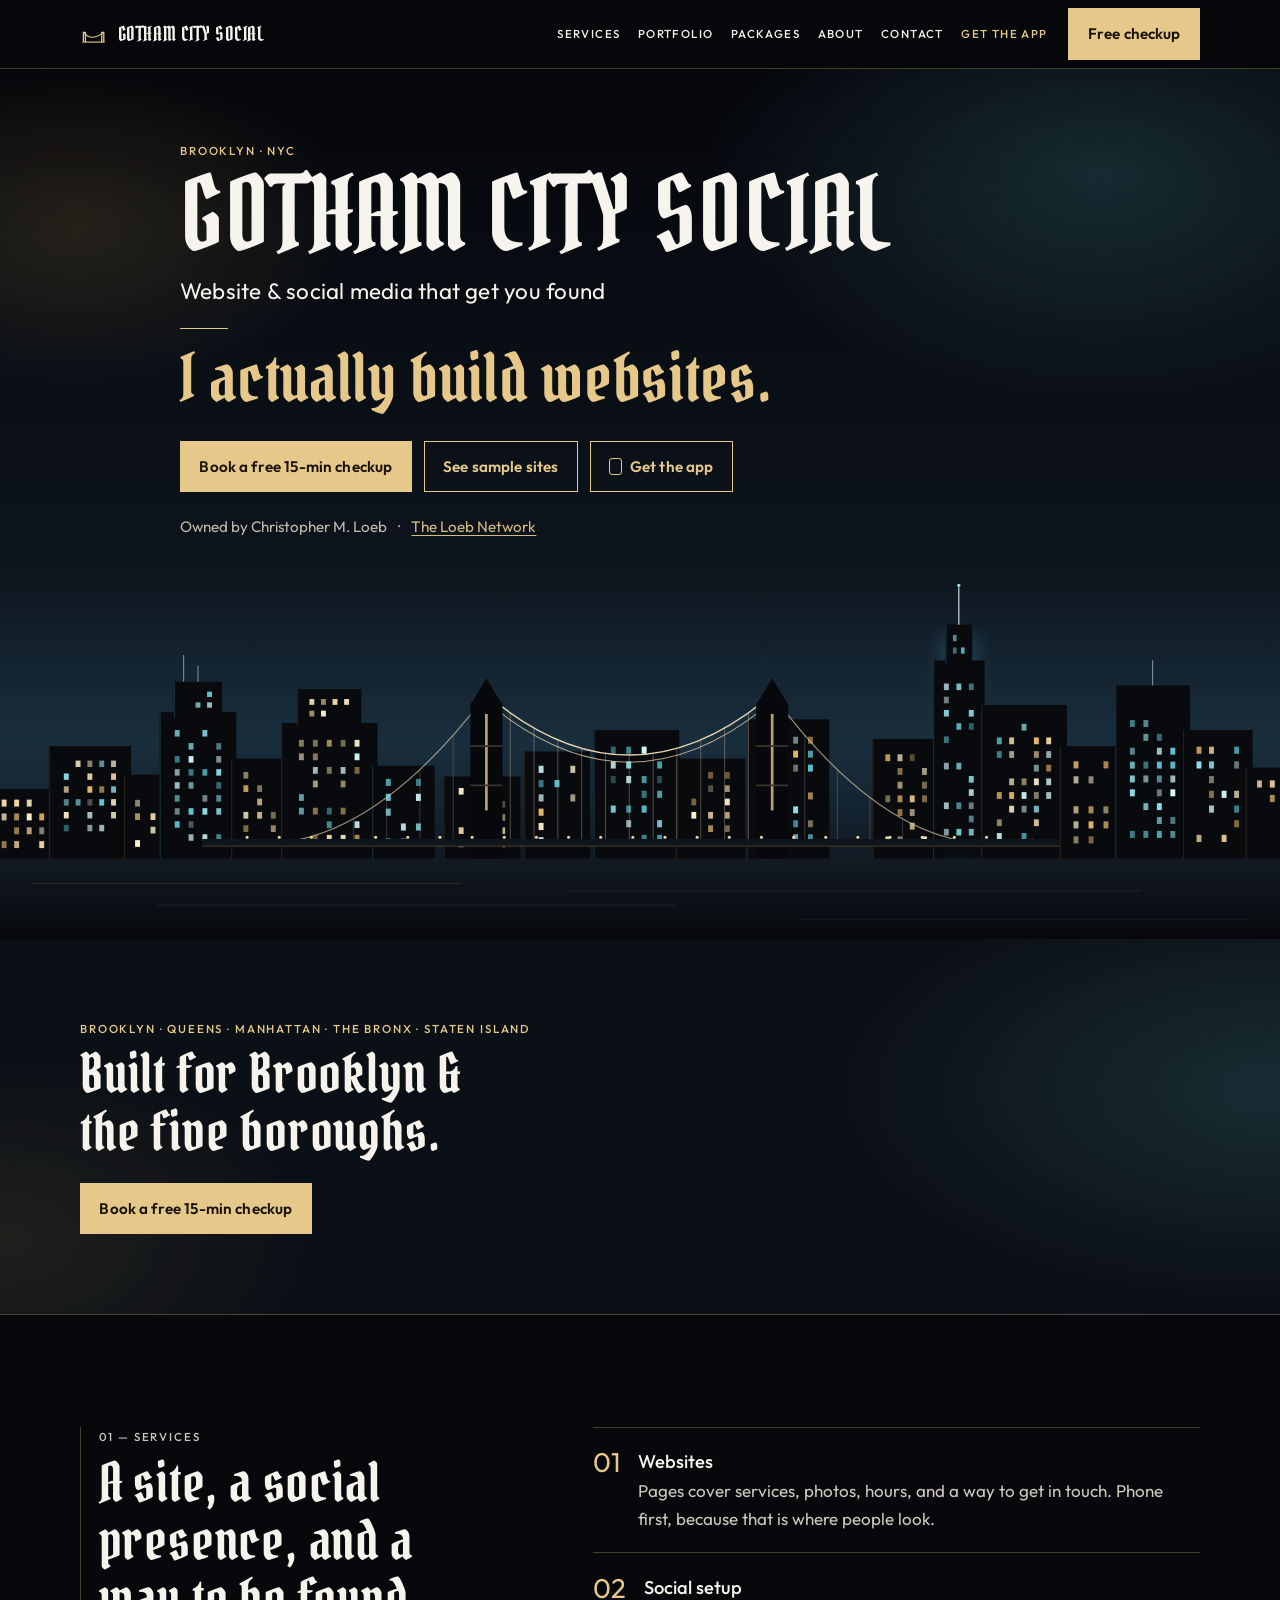
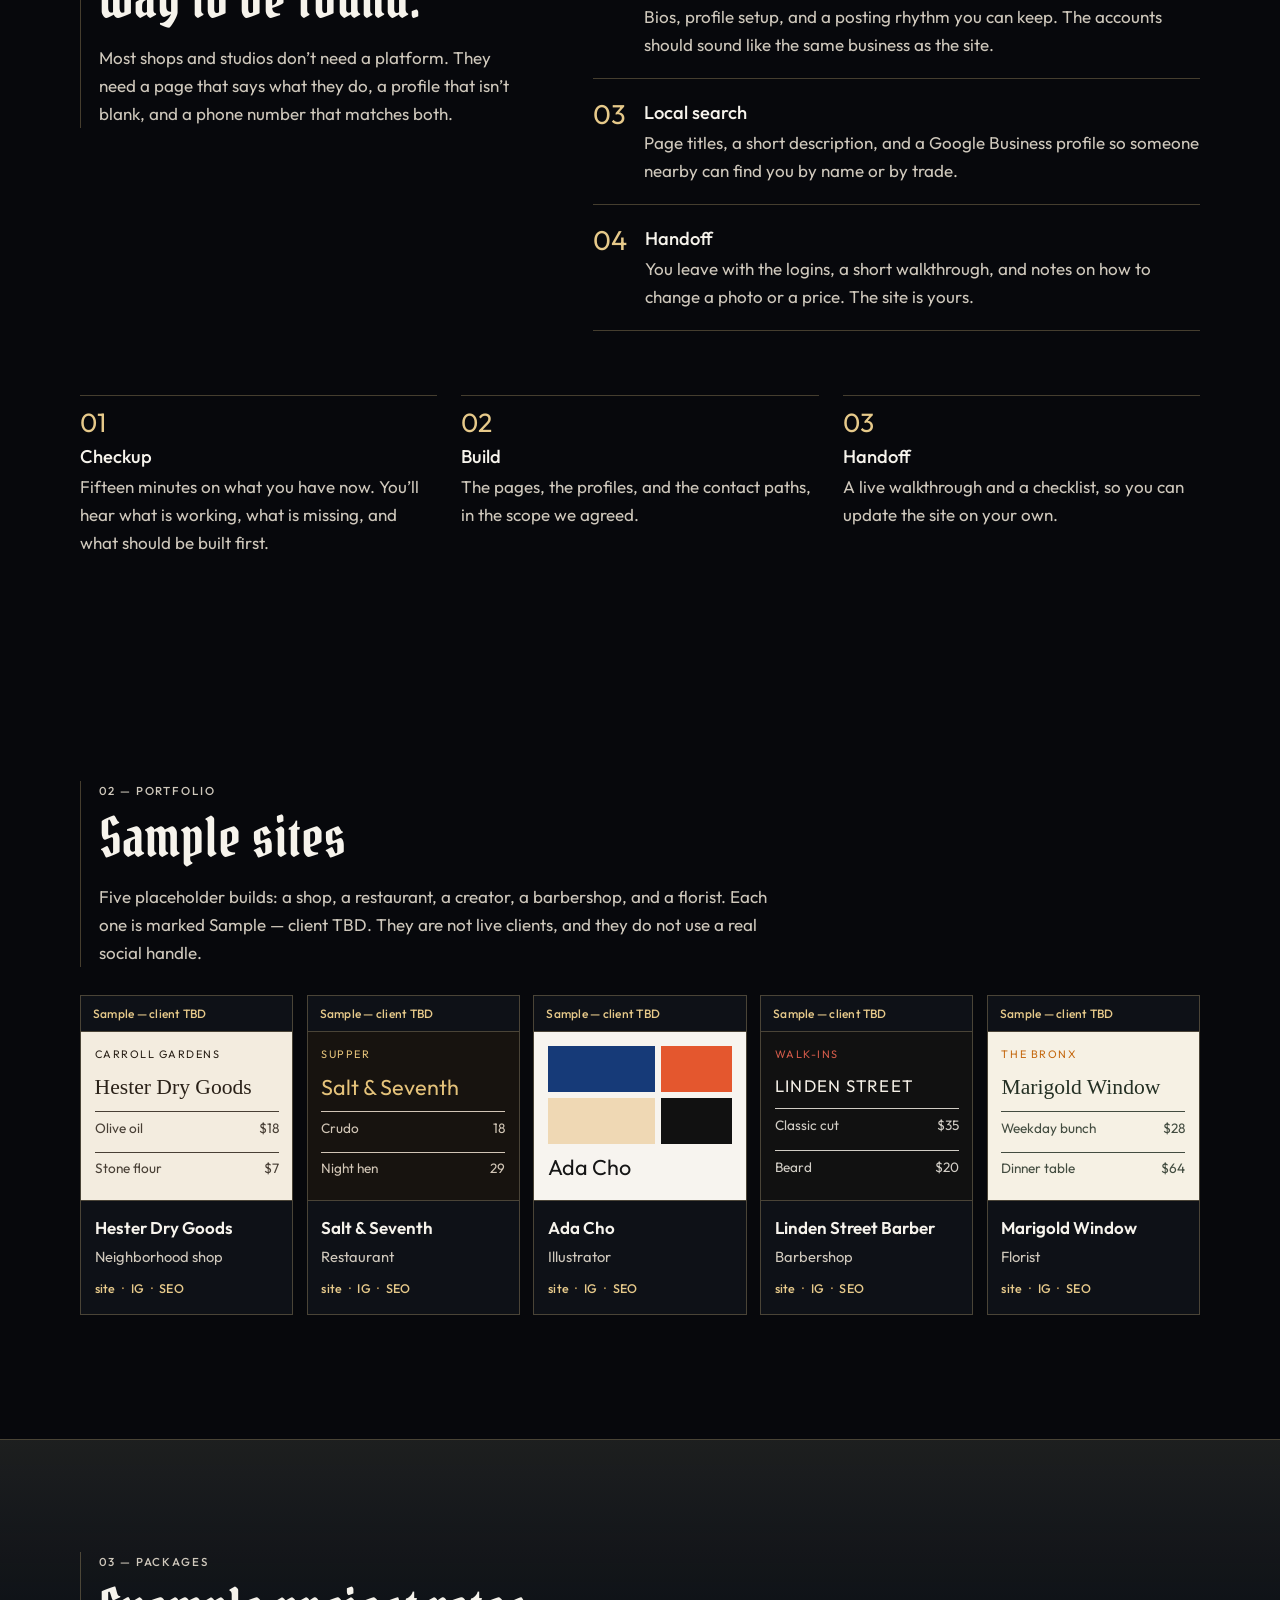
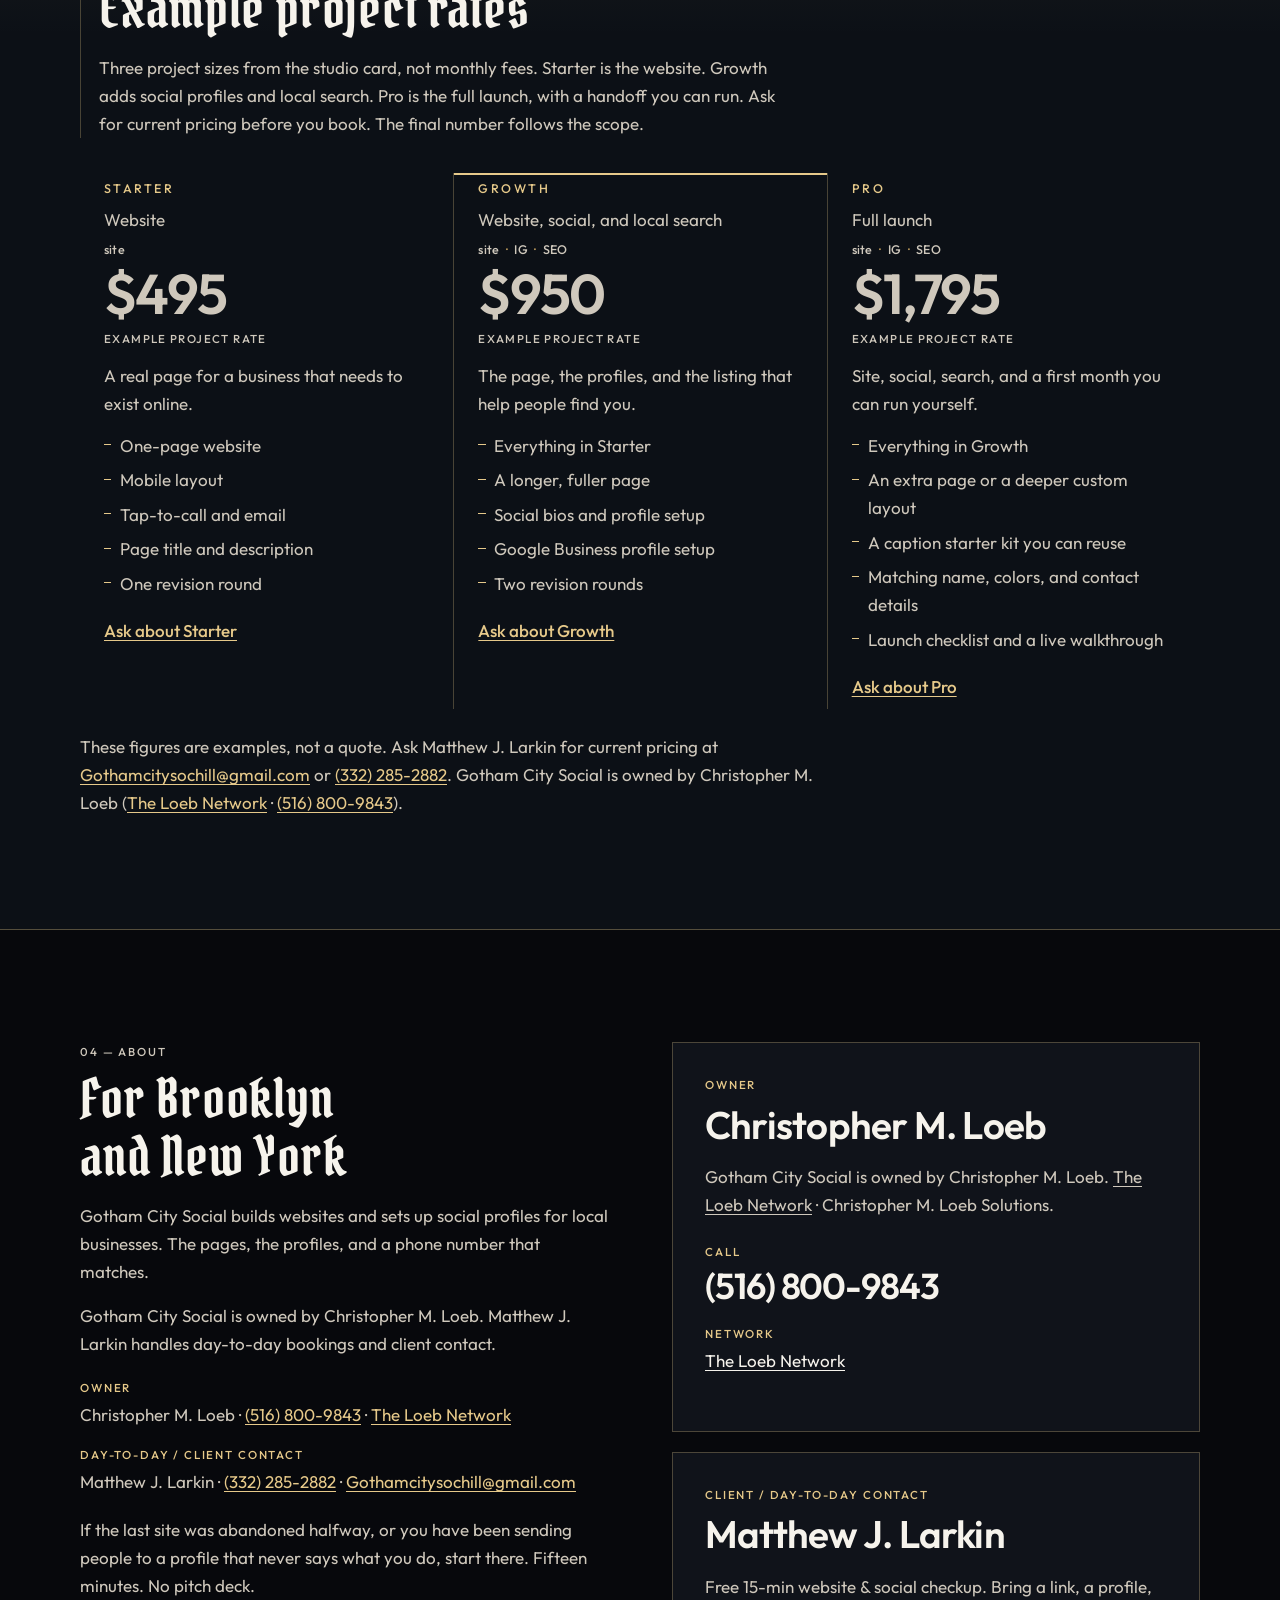
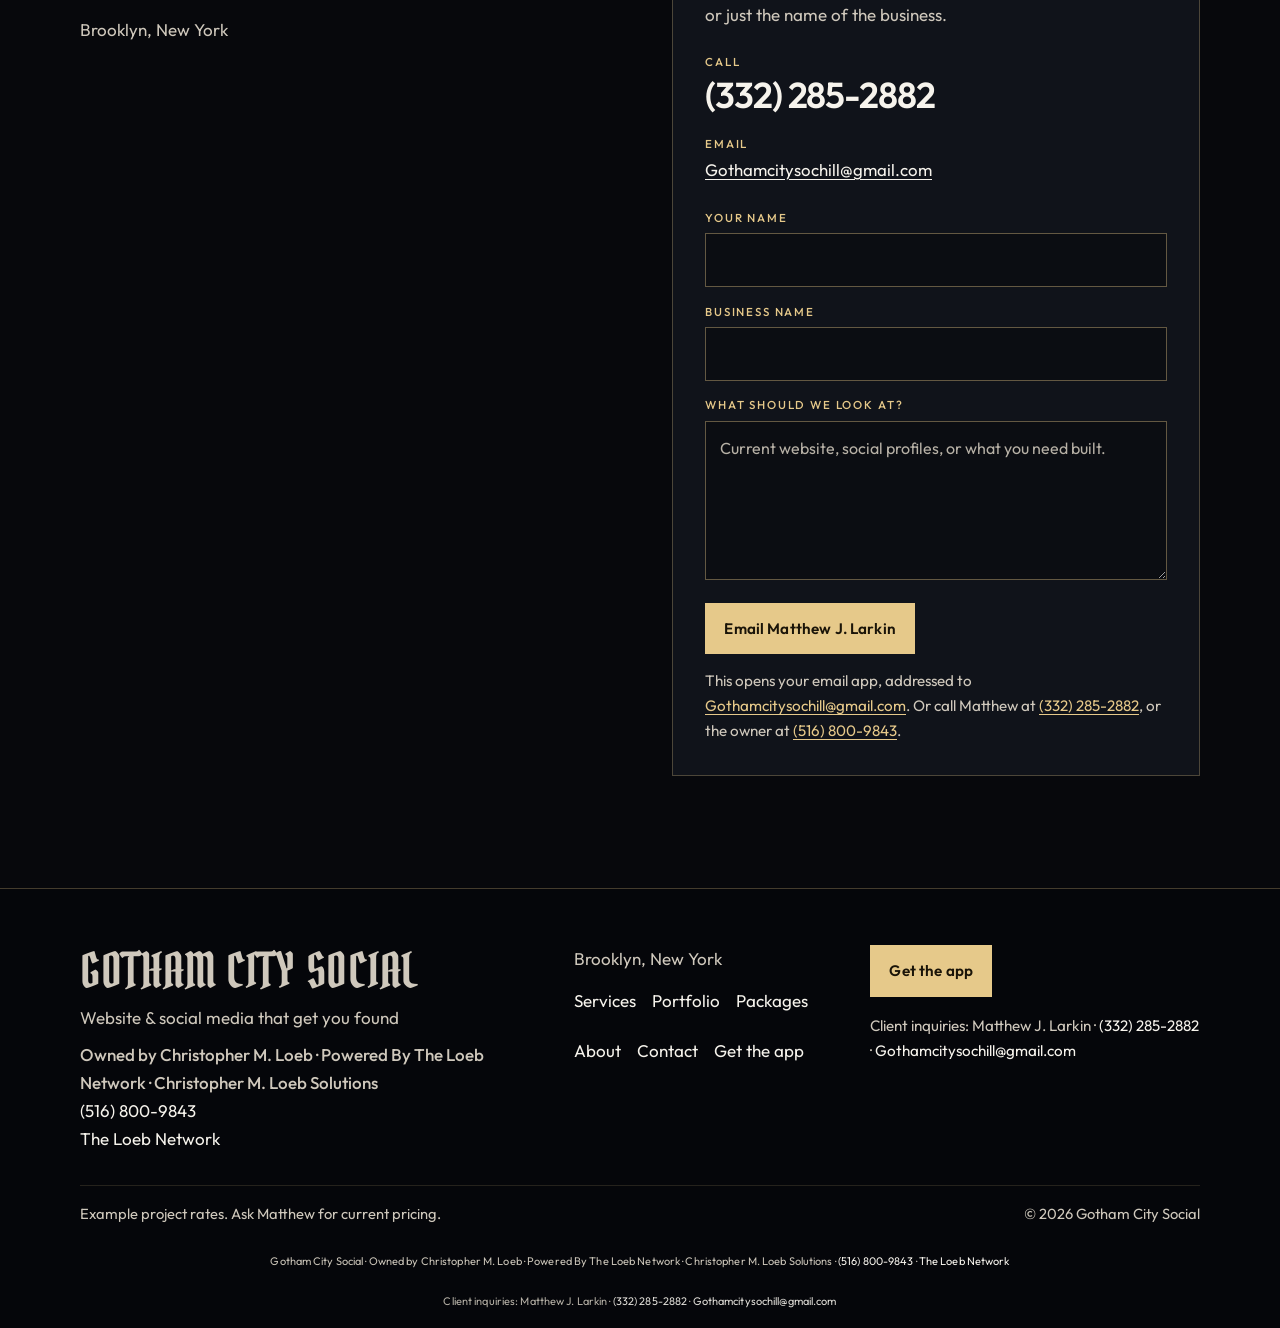
==== commit 76d42163: "Add Gotham City Social web app: /app/ page, manifest, icons, service worker, Get the app links" ====
--- a/index.html
+++ b/index.html
@@ -19,6 +19,13 @@
     <meta name="twitter:card" content="summary" />
     <link rel="preload" href="./assets/pirata-one-latin-400-normal.woff2" as="font" type="font/woff2" crossorigin />
     <link rel="icon" href="./favicon.svg" type="image/svg+xml" />
+    <link rel="icon" href="./assets/app/icon-32.png" sizes="32x32" type="image/png" />
+    <link rel="manifest" href="./manifest.webmanifest" />
+    <link rel="apple-touch-icon" href="./assets/app/icon-180.png" />
+    <meta name="apple-mobile-web-app-capable" content="yes" />
+    <meta name="mobile-web-app-capable" content="yes" />
+    <meta name="apple-mobile-web-app-title" content="Gotham Social" />
+    <meta name="apple-mobile-web-app-status-bar-style" content="black-translucent" />
         <script type="application/ld+json">
       {
         "@context": "https://schema.org",
@@ -83,6 +90,10 @@
       .contact-stack { gap: 1.25rem; display: grid; scroll-margin-top: 5.5rem; }
       .footer-owner-line { color: var(--ink); font-weight: 500; margin-top: 0.5rem; }
       .footer-client-line { font-size: 0.95rem; }
+      .desktop-nav a.nav-app, .menu-panel a.nav-app { color: var(--gold); }
+      .btn-app::before { content: ""; width: 0.8em; height: 1.1em; margin-right: 0.55em; border: 1.5px solid currentColor; border-radius: 0.2em; display: inline-block; }
+      .footer-app { margin-bottom: 1rem; }
+      .footer-app a.btn-primary, .footer-app a.btn-primary:hover { color: #1a1408; text-decoration: none; }
       .footer-client-meta { margin-top: 0.35rem !important; padding-top: 0 !important; opacity: 0.9; }
     </style>
   </head>
@@ -104,6 +115,7 @@
           <a href="#packages">Packages</a>
           <a href="#about">About</a>
           <a href="#contact">Contact</a>
+          <a class="nav-app" href="./app/">Get the app</a>
           <a class="btn btn-primary menu-cta" href="#contact">Free checkup</a>
         </nav>
         <details class="menu">
@@ -117,6 +129,7 @@
             <a href="#packages">Packages</a>
             <a href="#about">About</a>
             <a href="#contact">Contact</a>
+            <a class="nav-app" href="./app/">Get the app</a>
             <a class="btn btn-primary menu-cta" href="#contact">Free checkup</a>
           </nav>
         </details>
@@ -133,6 +146,7 @@
           <div class="cta-row">
             <a class="btn btn-primary" href="#contact">Book a free 15-min checkup</a>
             <a class="btn btn-ghost" href="#portfolio">See sample sites</a>
+            <a class="btn btn-ghost btn-app" href="./app/">Get the app</a>
           </div>
           <p class="hero-contact hero-ownership">
             <span>Owned by Christopher M. Loeb</span>
@@ -513,9 +527,11 @@
             <a href="#packages">Packages</a>
             <a href="#about">About</a>
             <a href="#contact">Contact</a>
+            <a href="./app/">Get the app</a>
           </nav>
         </div>
         <div>
+          <p class="footer-app"><a class="btn btn-primary" href="./app/">Get the app</a></p>
           <p class="footer-client-line">
             Client inquiries: Matthew J. Larkin ·
             <a href="tel:+13322852882">(332) 285-2882</a> ·
@@ -538,5 +554,10 @@
         <a href="mailto:Gothamcitysochill@gmail.com">Gothamcitysochill@gmail.com</a>
       </p>
     </footer>
+    <script>
+      if ("serviceWorker" in navigator) {
+        window.addEventListener("load", function () { navigator.serviceWorker.register("./sw.js").catch(function () {}); });
+      }
+    </script>
   </body>
 </html>
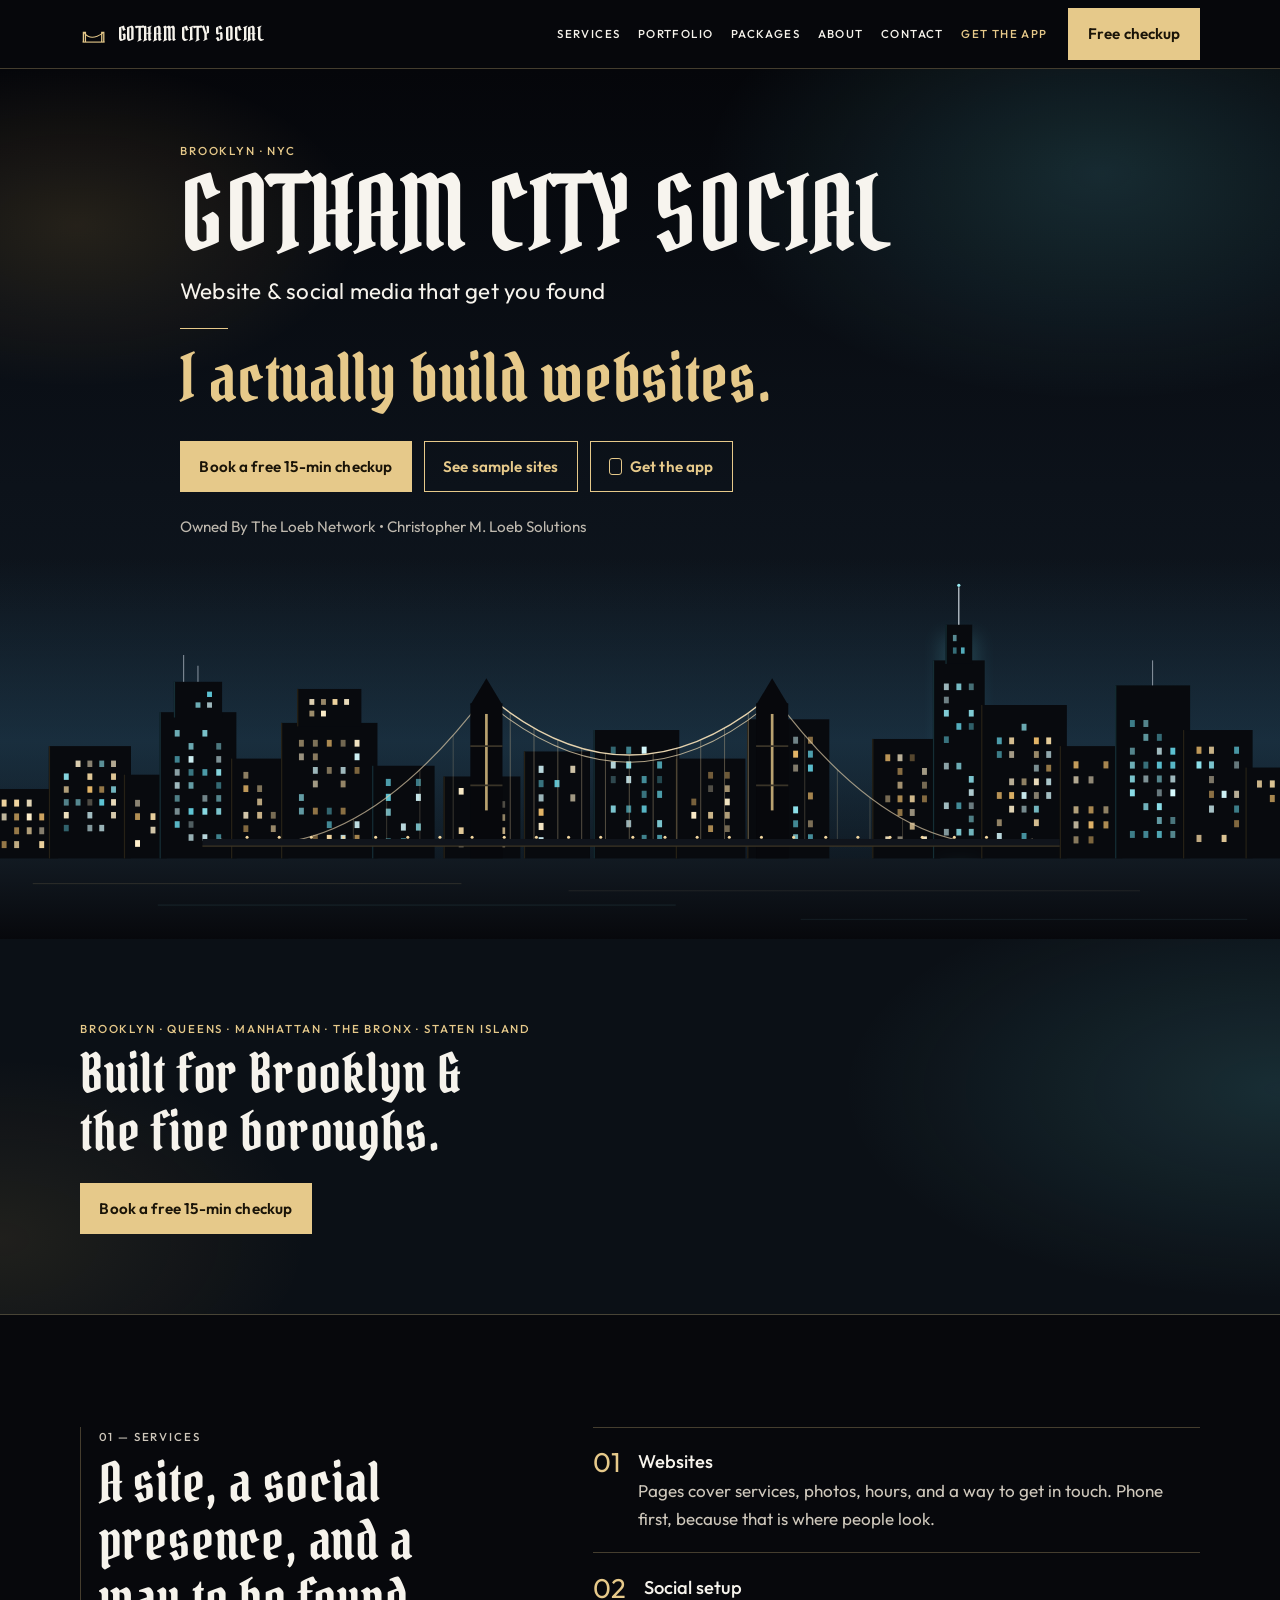
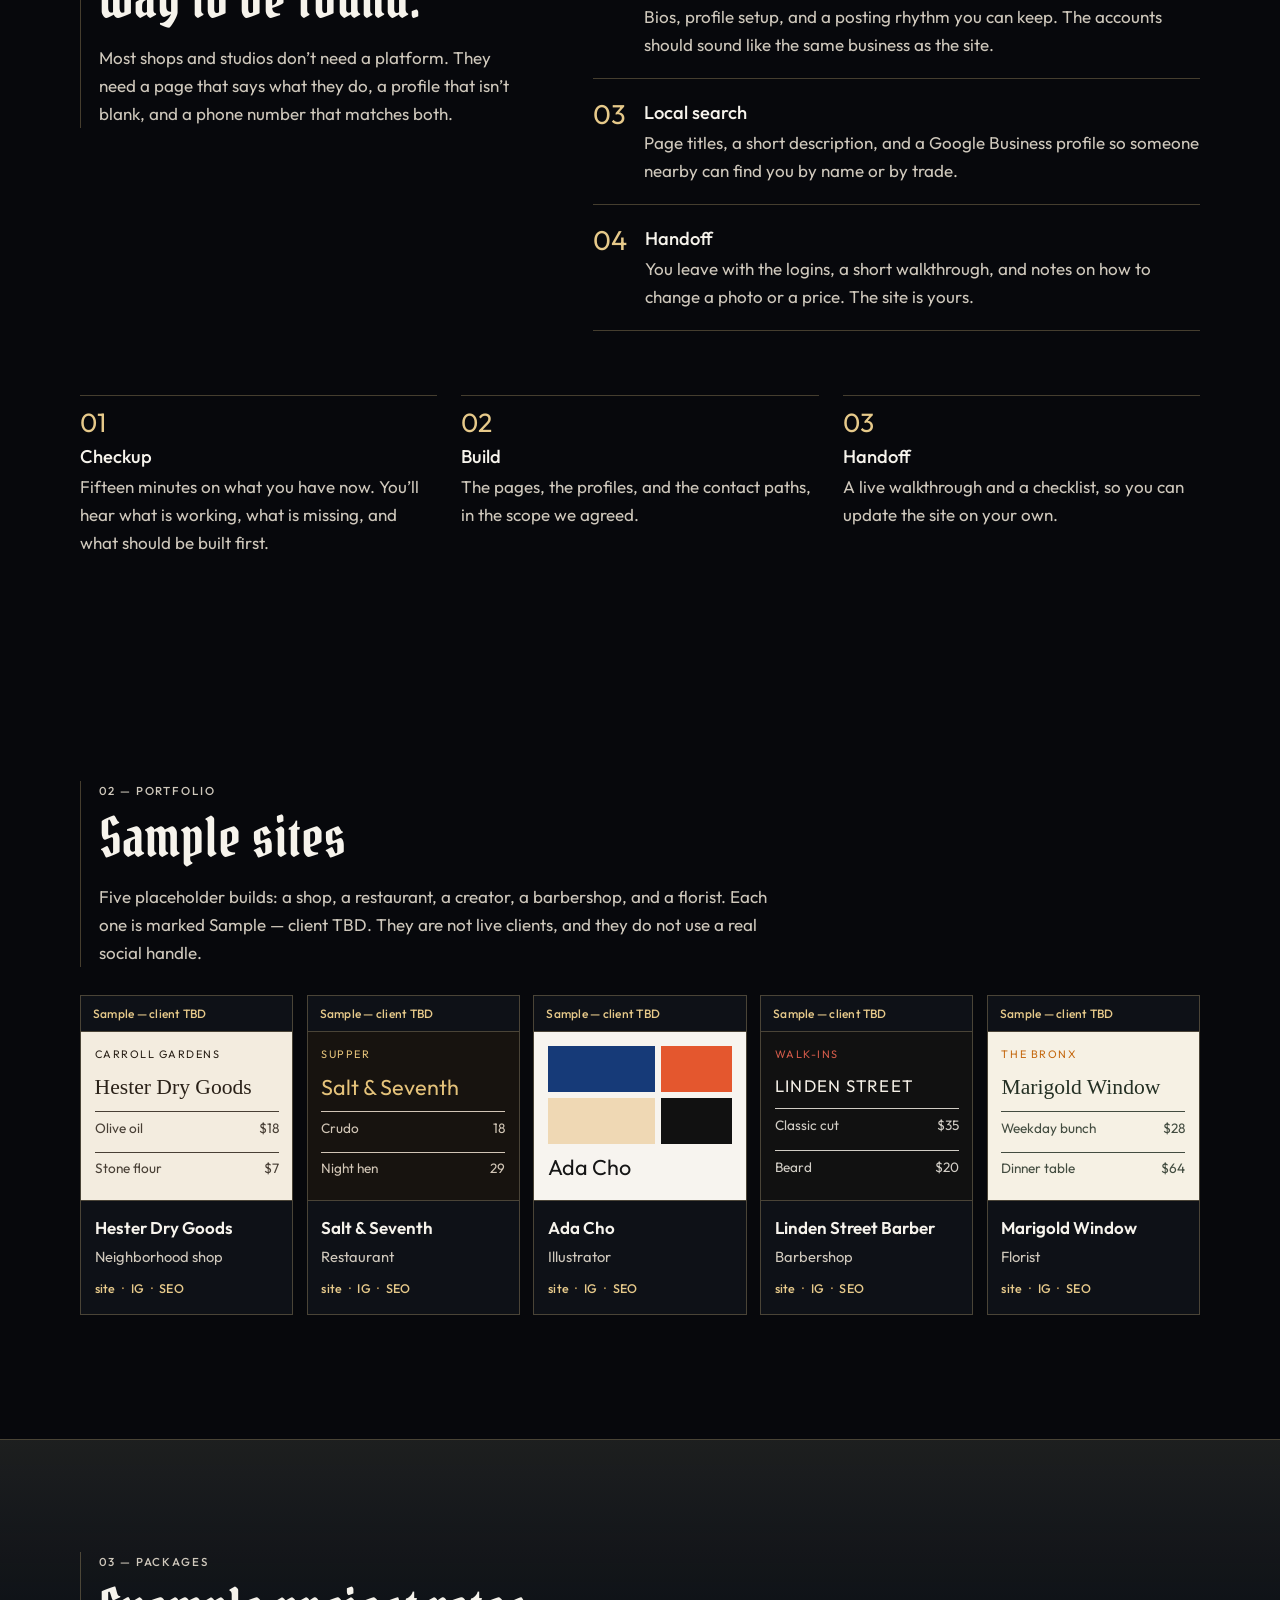
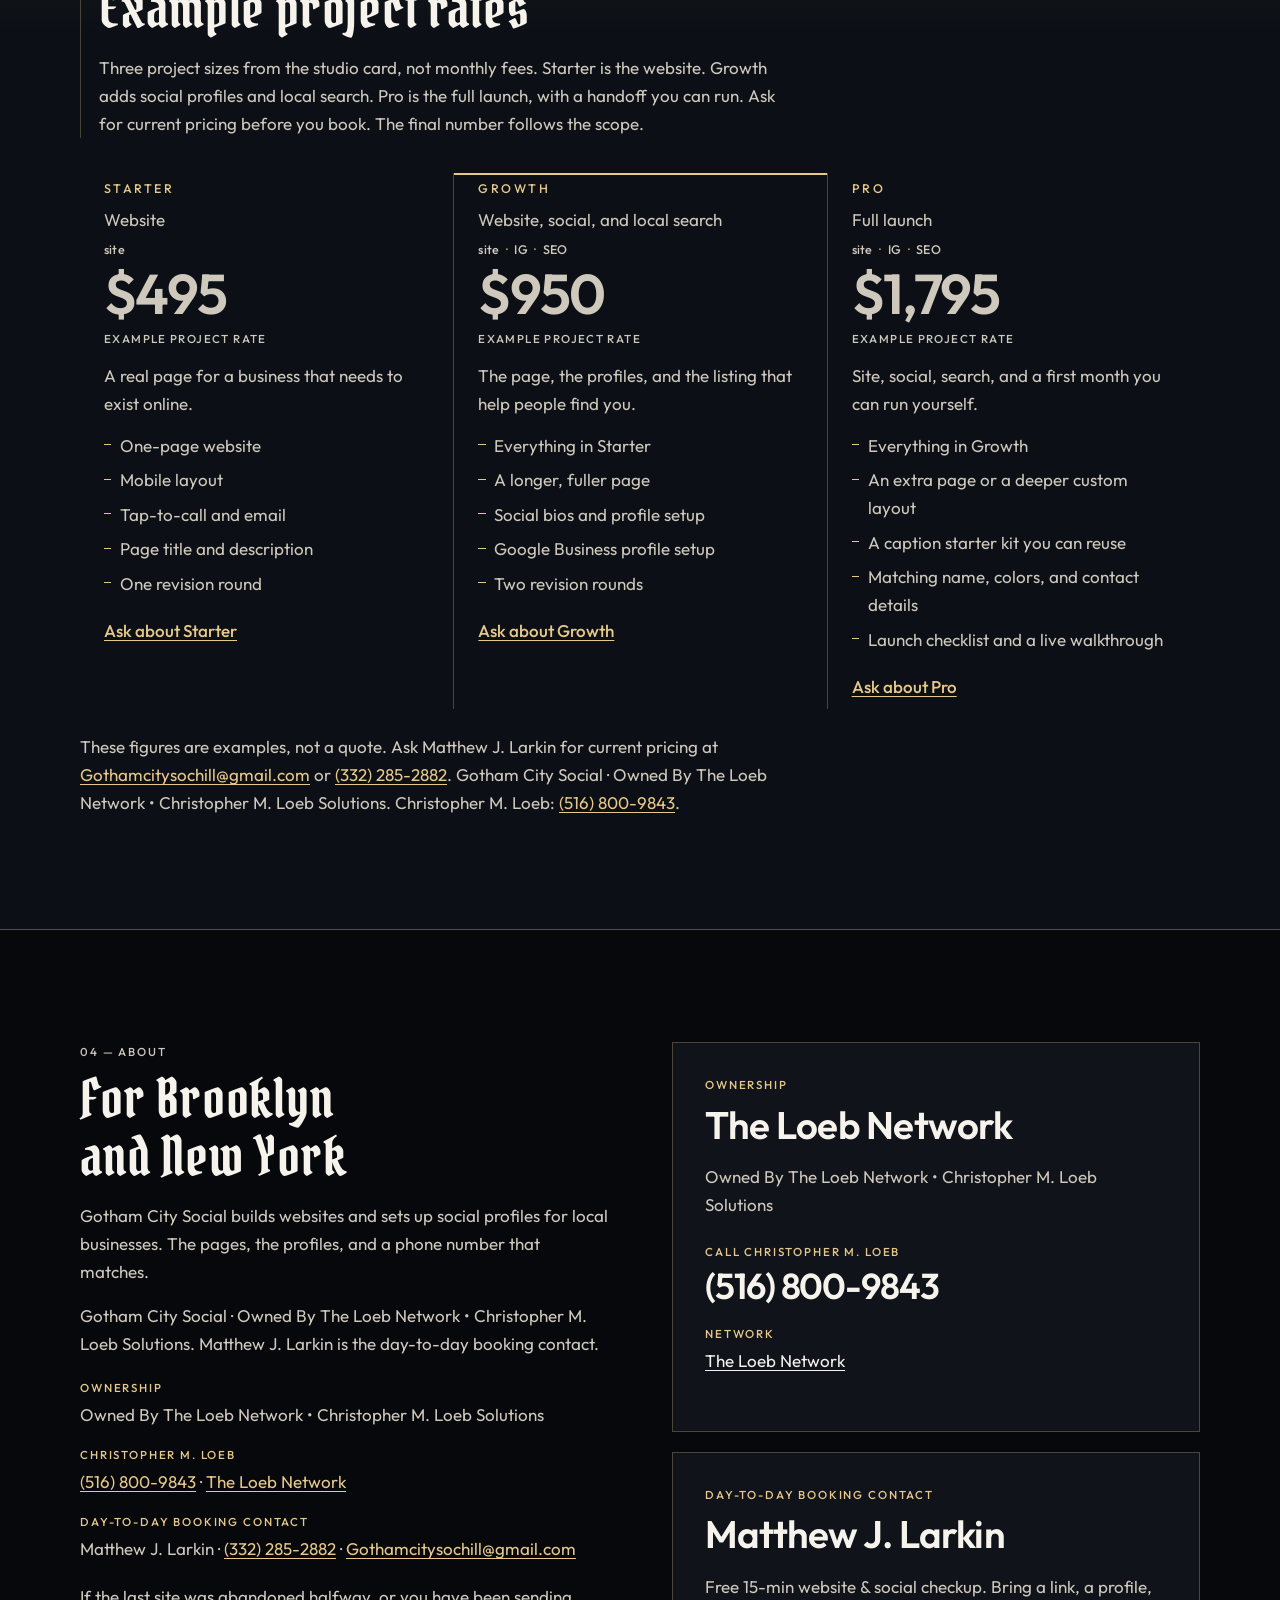
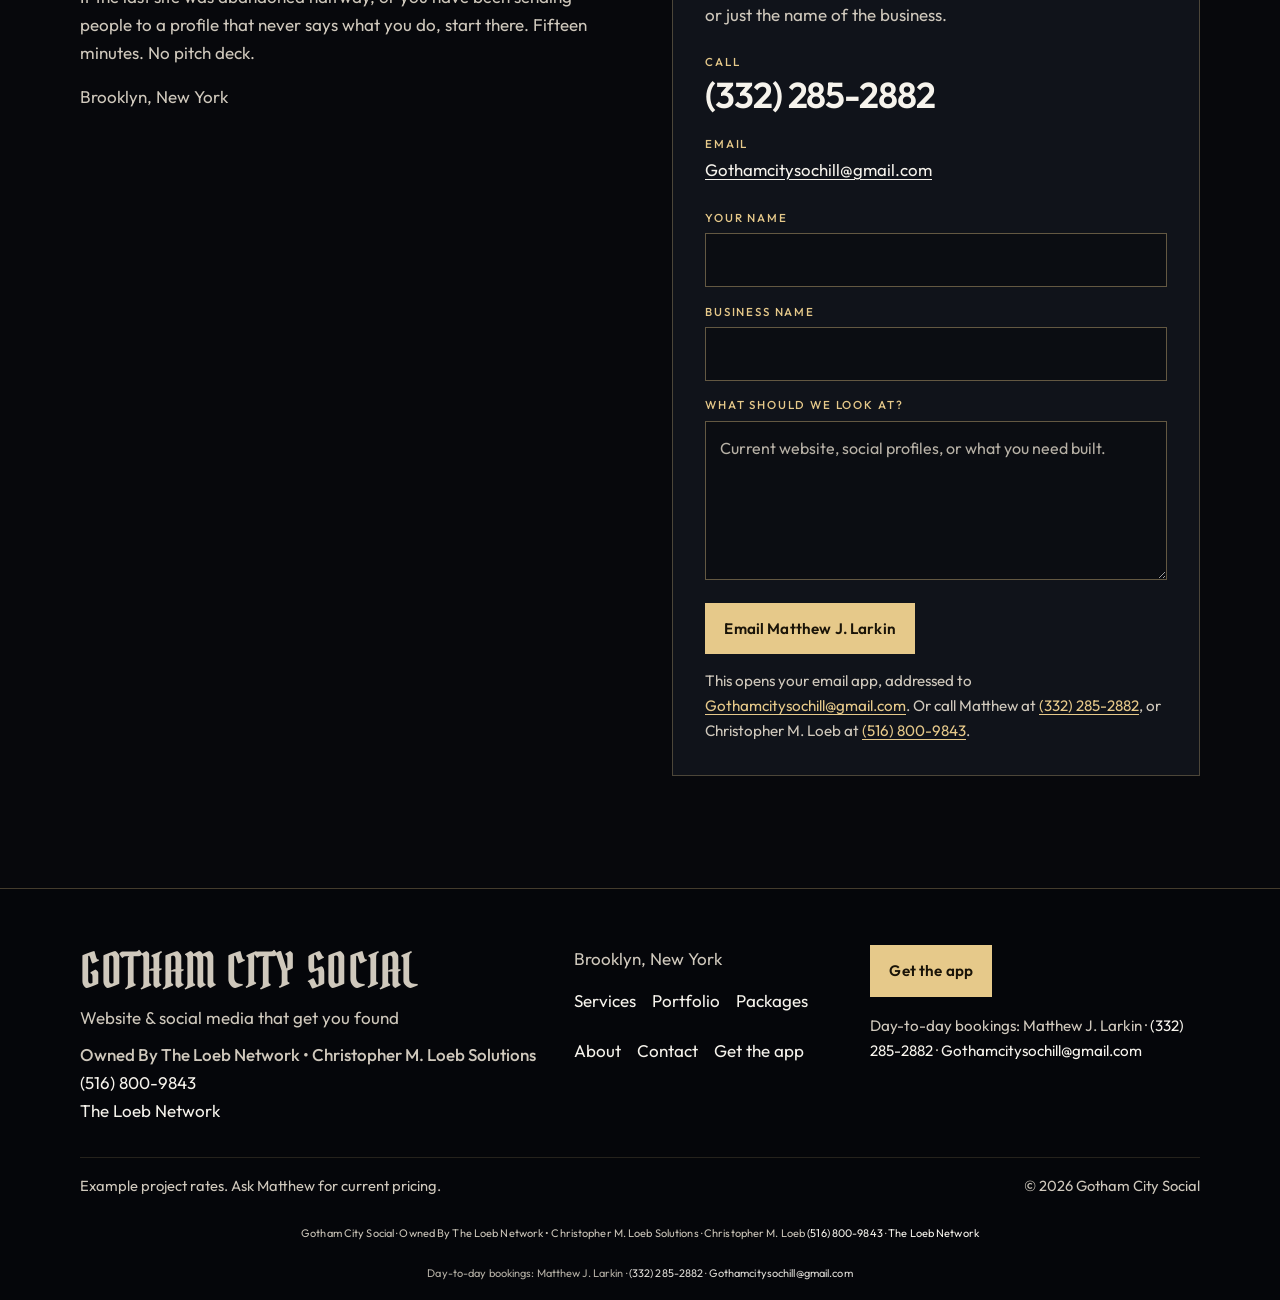
==== commit fb3208a5: "Ownership branding: Owned By The Loeb Network • Christopher M. Loeb Solutions Hero, about, contact c" ====
--- a/index.html
+++ b/index.html
@@ -6,13 +6,13 @@
     <title>Gotham City Social · Websites &amp; social in Brooklyn</title>
     <meta
       name="description"
-      content="Gotham City Social, owned by Christopher M. Loeb. Websites and social for Brooklyn and NYC. Owner (516) 800-9843. Day-to-day client contact: Matthew J. Larkin."
+      content="Gotham City Social · Owned By The Loeb Network • Christopher M. Loeb Solutions. Websites and social for Brooklyn and NYC. Christopher M. Loeb (516) 800-9843. Day-to-day booking contact: Matthew J. Larkin."
     />
     <meta name="theme-color" content="#07080c" />
     <meta property="og:title" content="Gotham City Social" />
     <meta
       property="og:description"
-      content="Owned by Christopher M. Loeb. Website & social media that get you found. Day-to-day client contact: Matthew J. Larkin."
+      content="Owned By The Loeb Network • Christopher M. Loeb Solutions. Website & social media that get you found. Day-to-day booking contact: Matthew J. Larkin."
     />
     <meta property="og:type" content="website" />
     <meta property="og:locale" content="en_US" />
@@ -31,7 +31,7 @@
         "@context": "https://schema.org",
         "@type": "ProfessionalService",
         "name": "Gotham City Social",
-        "description": "Website and social media that get you found. Owned by Christopher M. Loeb.",
+        "description": "Website and social media that get you found. Owned By The Loeb Network • Christopher M. Loeb Solutions.",
         "telephone": "+1-516-800-9843",
         "email": "Gothamcitysochill@gmail.com",
         "url": "https://gotham-city-social.netlify.app/",
@@ -43,14 +43,14 @@
         },
         "parentOrganization": {
           "@type": "Organization",
-          "name": "The Loeb Network · Christopher M. Loeb Solutions",
+          "name": "The Loeb Network • Christopher M. Loeb Solutions",
           "url": "https://starfall-tek.github.io/loeb-network-preview/",
           "telephone": "+1-516-800-9843"
         },
         "employee": {
           "@type": "Person",
           "name": "Matthew J. Larkin",
-          "jobTitle": "Day-to-day / Client contact",
+          "jobTitle": "Day-to-day booking contact",
           "telephone": "+1-332-285-2882",
           "email": "Gothamcitysochill@gmail.com"
         },
@@ -149,9 +149,7 @@
             <a class="btn btn-ghost btn-app" href="./app/">Get the app</a>
           </div>
           <p class="hero-contact hero-ownership">
-            <span>Owned by Christopher M. Loeb</span>
-            <span aria-hidden="true">·</span>
-            <a href="https://starfall-tek.github.io/loeb-network-preview/">The Loeb Network</a>
+            <span>Owned By The Loeb Network • Christopher M. Loeb Solutions</span>
           </p>
         </div>
         <div class="skyline-wrap">
@@ -390,9 +388,8 @@
             <a href="mailto:Gothamcitysochill@gmail.com">Gothamcitysochill@gmail.com</a>
             or
             <a href="tel:+13322852882">(332) 285-2882</a>.
-            Gotham City Social is owned by Christopher M. Loeb
-            (<a href="https://starfall-tek.github.io/loeb-network-preview/">The Loeb Network</a>
-            · <a href="tel:+15168009843">(516) 800-9843</a>).
+            Gotham City Social · Owned By The Loeb Network • Christopher M. Loeb Solutions.
+            Christopher M. Loeb: <a href="tel:+15168009843">(516) 800-9843</a>.
           </p>
         </div>
       </section>
@@ -406,19 +403,22 @@
               Gotham City Social builds websites and sets up social profiles for local businesses. The pages, the profiles, and a phone number that matches.
             </p>
             <p>
-              Gotham City Social is owned by Christopher M. Loeb. Matthew J. Larkin handles day-to-day bookings and client contact.
+              Gotham City Social · Owned By The Loeb Network • Christopher M. Loeb Solutions. Matthew J. Larkin is the day-to-day booking contact.
             </p>
             <dl class="ownership-lines">
               <div>
-                <dt>Owner</dt>
+                <dt>Ownership</dt>
+                <dd>Owned By The Loeb Network • Christopher M. Loeb Solutions</dd>
+              </div>
+              <div>
+                <dt>Christopher M. Loeb</dt>
                 <dd>
-                  Christopher M. Loeb ·
                   <a href="tel:+15168009843">(516) 800-9843</a> ·
                   <a href="https://starfall-tek.github.io/loeb-network-preview/">The Loeb Network</a>
                 </dd>
               </div>
               <div>
-                <dt>Day-to-day / Client contact</dt>
+                <dt>Day-to-day booking contact</dt>
                 <dd>
                   Matthew J. Larkin ·
                   <a href="tel:+13322852882">(332) 285-2882</a> ·
@@ -433,16 +433,12 @@
           </div>
           <div class="contact-stack" id="contact">
             <div class="contact-card">
-              <p class="kicker">Owner</p>
-              <h2>Christopher M. Loeb</h2>
-              <p class="offer">
-                Gotham City Social is owned by Christopher M. Loeb.
-                <a href="https://starfall-tek.github.io/loeb-network-preview/">The Loeb Network</a>
-                · Christopher M. Loeb Solutions.
-              </p>
+              <p class="kicker">Ownership</p>
+              <h2>The Loeb Network</h2>
+              <p class="offer">Owned By The Loeb Network • Christopher M. Loeb Solutions</p>
               <dl class="contact-list">
                 <div>
-                  <dt>Call</dt>
+                  <dt>Call Christopher M. Loeb</dt>
                   <dd><a class="phone" href="tel:+15168009843">(516) 800-9843</a></dd>
                 </div>
                 <div>
@@ -452,7 +448,7 @@
               </dl>
             </div>
             <div class="contact-card">
-              <p class="kicker">Client / day-to-day contact</p>
+              <p class="kicker">Day-to-day booking contact</p>
               <h2>Matthew J. Larkin</h2>
               <p class="offer">
                 Free 15-min website &amp; social checkup. Bring a link, a profile, or just the name of the business.
@@ -498,7 +494,7 @@
                   This opens your email app, addressed to
                   <a href="mailto:Gothamcitysochill@gmail.com">Gothamcitysochill@gmail.com</a>.
                   Or call Matthew at <a href="tel:+13322852882">(332) 285-2882</a>,
-                  or the owner at <a href="tel:+15168009843">(516) 800-9843</a>.
+                  or Christopher M. Loeb at <a href="tel:+15168009843">(516) 800-9843</a>.
                 </p>
                 <p id="form-status" class="form-status" role="status"></p>
               </form>
@@ -514,7 +510,7 @@
           <p class="footer-brand">Gotham City Social</p>
           <p>Website &amp; social media that get you found</p>
           <p class="footer-owner-line">
-            Owned by Christopher M. Loeb · Powered By The Loeb Network · Christopher M. Loeb Solutions
+            Owned By The Loeb Network • Christopher M. Loeb Solutions
           </p>
           <p><a href="tel:+15168009843">(516) 800-9843</a></p>
           <p><a href="https://starfall-tek.github.io/loeb-network-preview/">The Loeb Network</a></p>
@@ -533,7 +529,7 @@
         <div>
           <p class="footer-app"><a class="btn btn-primary" href="./app/">Get the app</a></p>
           <p class="footer-client-line">
-            Client inquiries: Matthew J. Larkin ·
+            Day-to-day bookings: Matthew J. Larkin ·
             <a href="tel:+13322852882">(332) 285-2882</a> ·
             <a href="mailto:Gothamcitysochill@gmail.com">Gothamcitysochill@gmail.com</a>
           </p>
@@ -544,12 +540,12 @@
         <p>© 2026 Gotham City Social</p>
       </div>
       <p class="operator">
-        Gotham City Social · Owned by Christopher M. Loeb · Powered By The Loeb Network · Christopher M. Loeb Solutions ·
-        <a href="tel:+15168009843">(516) 800-9843</a> ·
+        Gotham City Social · Owned By The Loeb Network • Christopher M. Loeb Solutions ·
+        Christopher M. Loeb <a href="tel:+15168009843">(516) 800-9843</a> ·
         <a href="https://starfall-tek.github.io/loeb-network-preview/">The Loeb Network</a>
       </p>
       <p class="operator footer-client-meta">
-        Client inquiries: Matthew J. Larkin ·
+        Day-to-day bookings: Matthew J. Larkin ·
         <a href="tel:+13322852882">(332) 285-2882</a> ·
         <a href="mailto:Gothamcitysochill@gmail.com">Gothamcitysochill@gmail.com</a>
       </p>
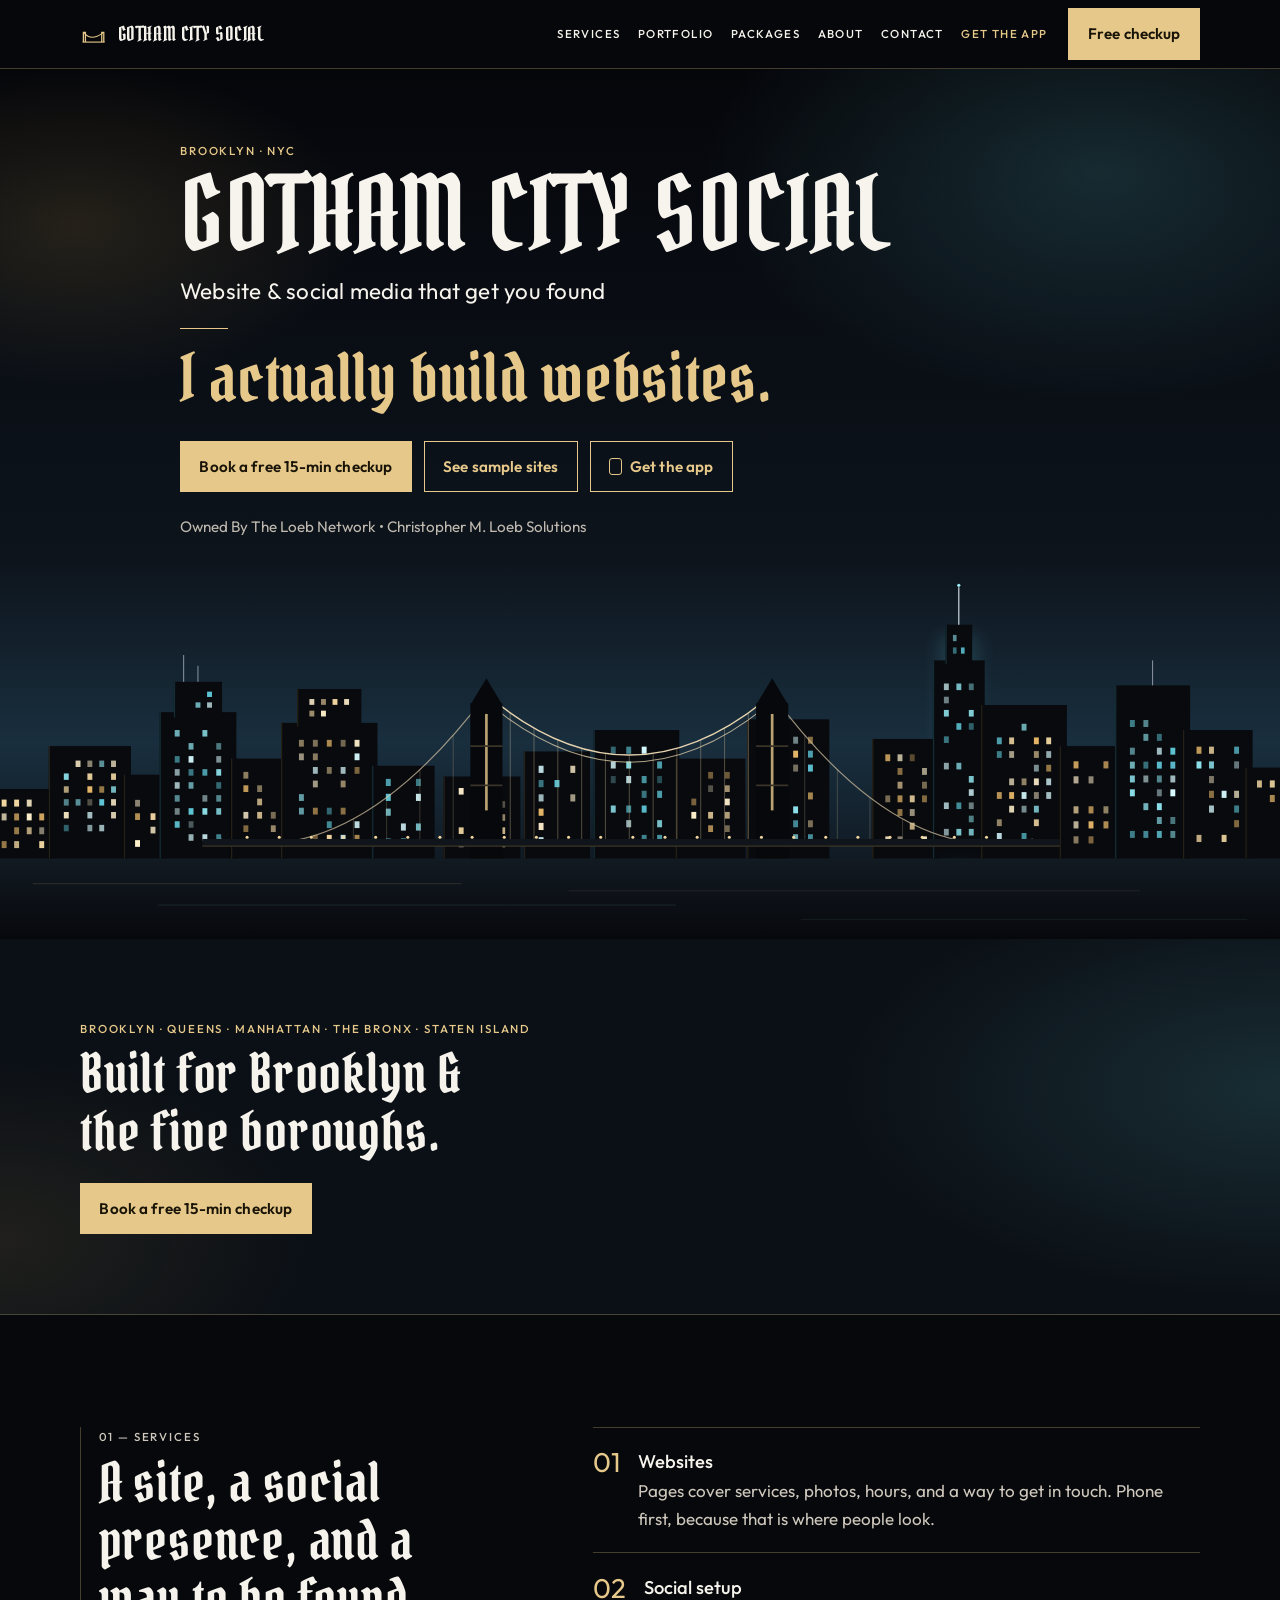
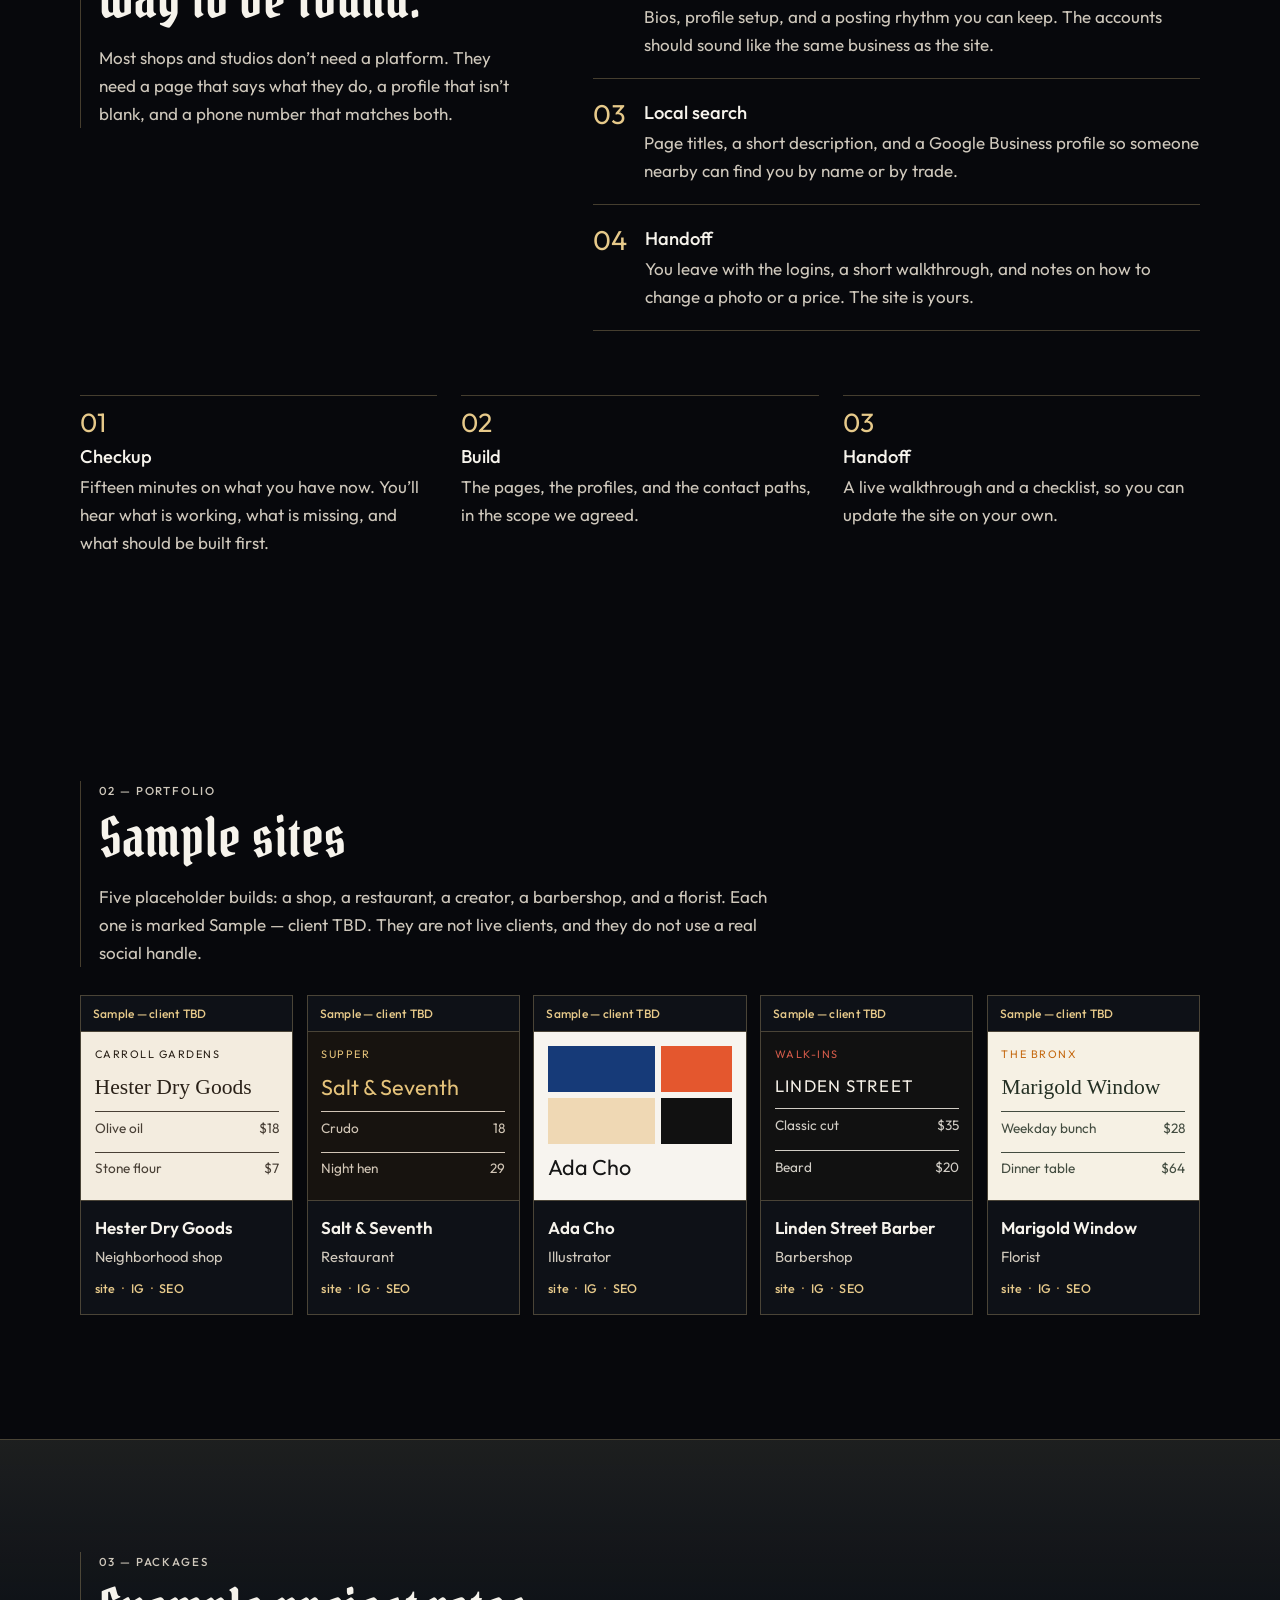
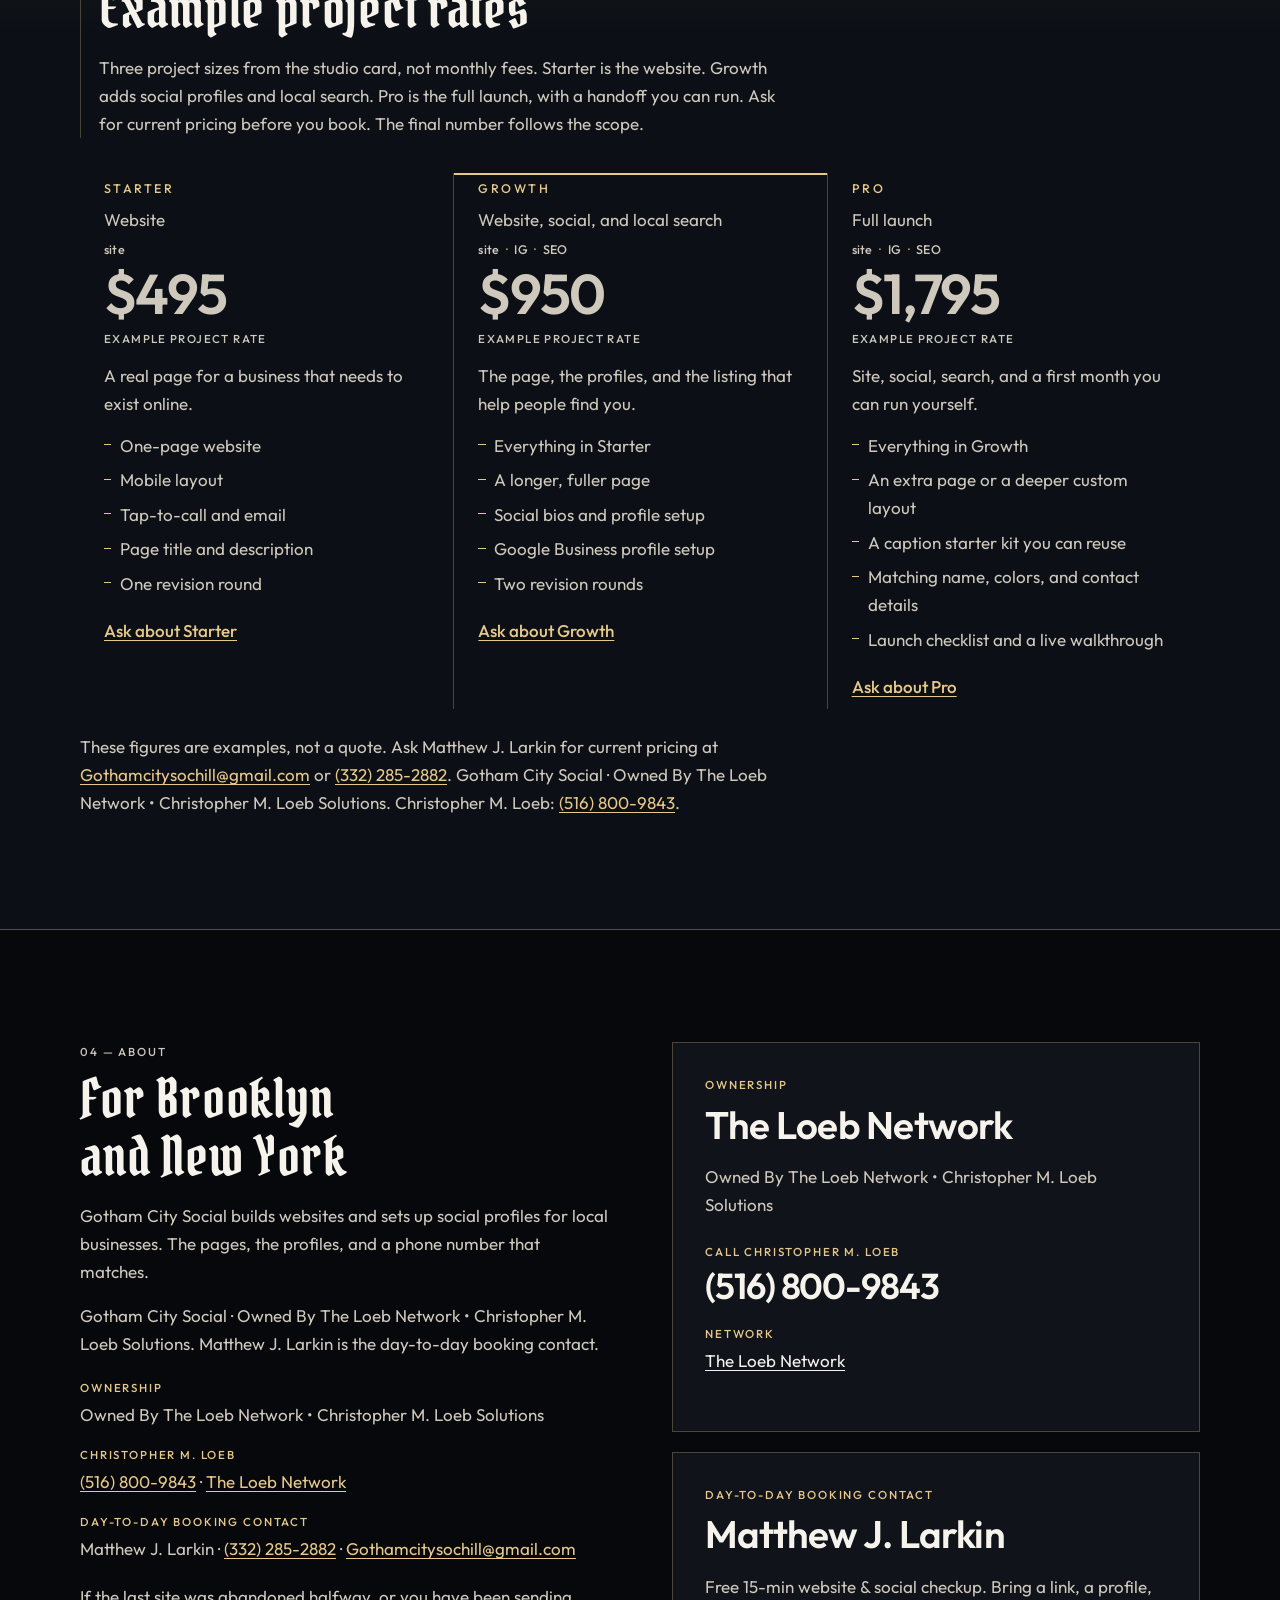
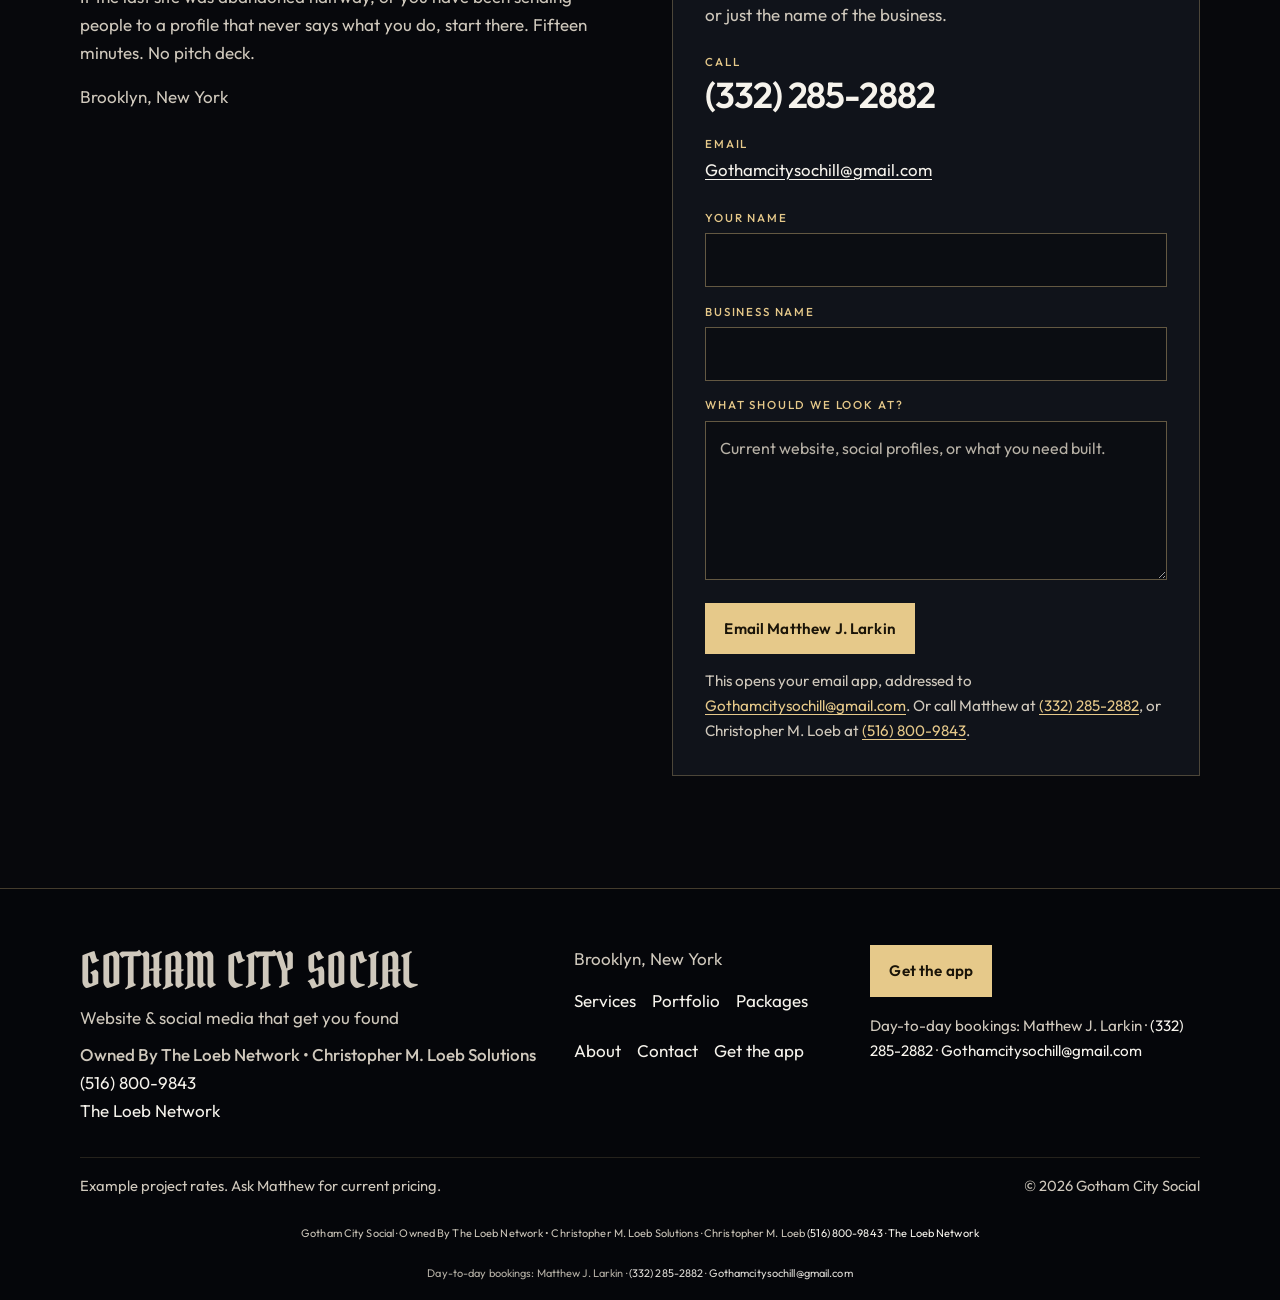
==== commit 43955c2b: "App link on flyers; refresh app icon/flyer art with ownership line; sw cache v3" ====
--- a/index.html
+++ b/index.html
@@ -19,9 +19,9 @@
     <meta name="twitter:card" content="summary" />
     <link rel="preload" href="./assets/pirata-one-latin-400-normal.woff2" as="font" type="font/woff2" crossorigin />
     <link rel="icon" href="./favicon.svg" type="image/svg+xml" />
-    <link rel="icon" href="./assets/app/icon-32.png" sizes="32x32" type="image/png" />
+    <link rel="icon" href="./assets/app/icon-32.png?v=3" sizes="32x32" type="image/png" />
     <link rel="manifest" href="./manifest.webmanifest" />
-    <link rel="apple-touch-icon" href="./assets/app/icon-180.png" />
+    <link rel="apple-touch-icon" href="./assets/app/icon-180.png?v=3" />
     <meta name="apple-mobile-web-app-capable" content="yes" />
     <meta name="mobile-web-app-capable" content="yes" />
     <meta name="apple-mobile-web-app-title" content="Gotham Social" />
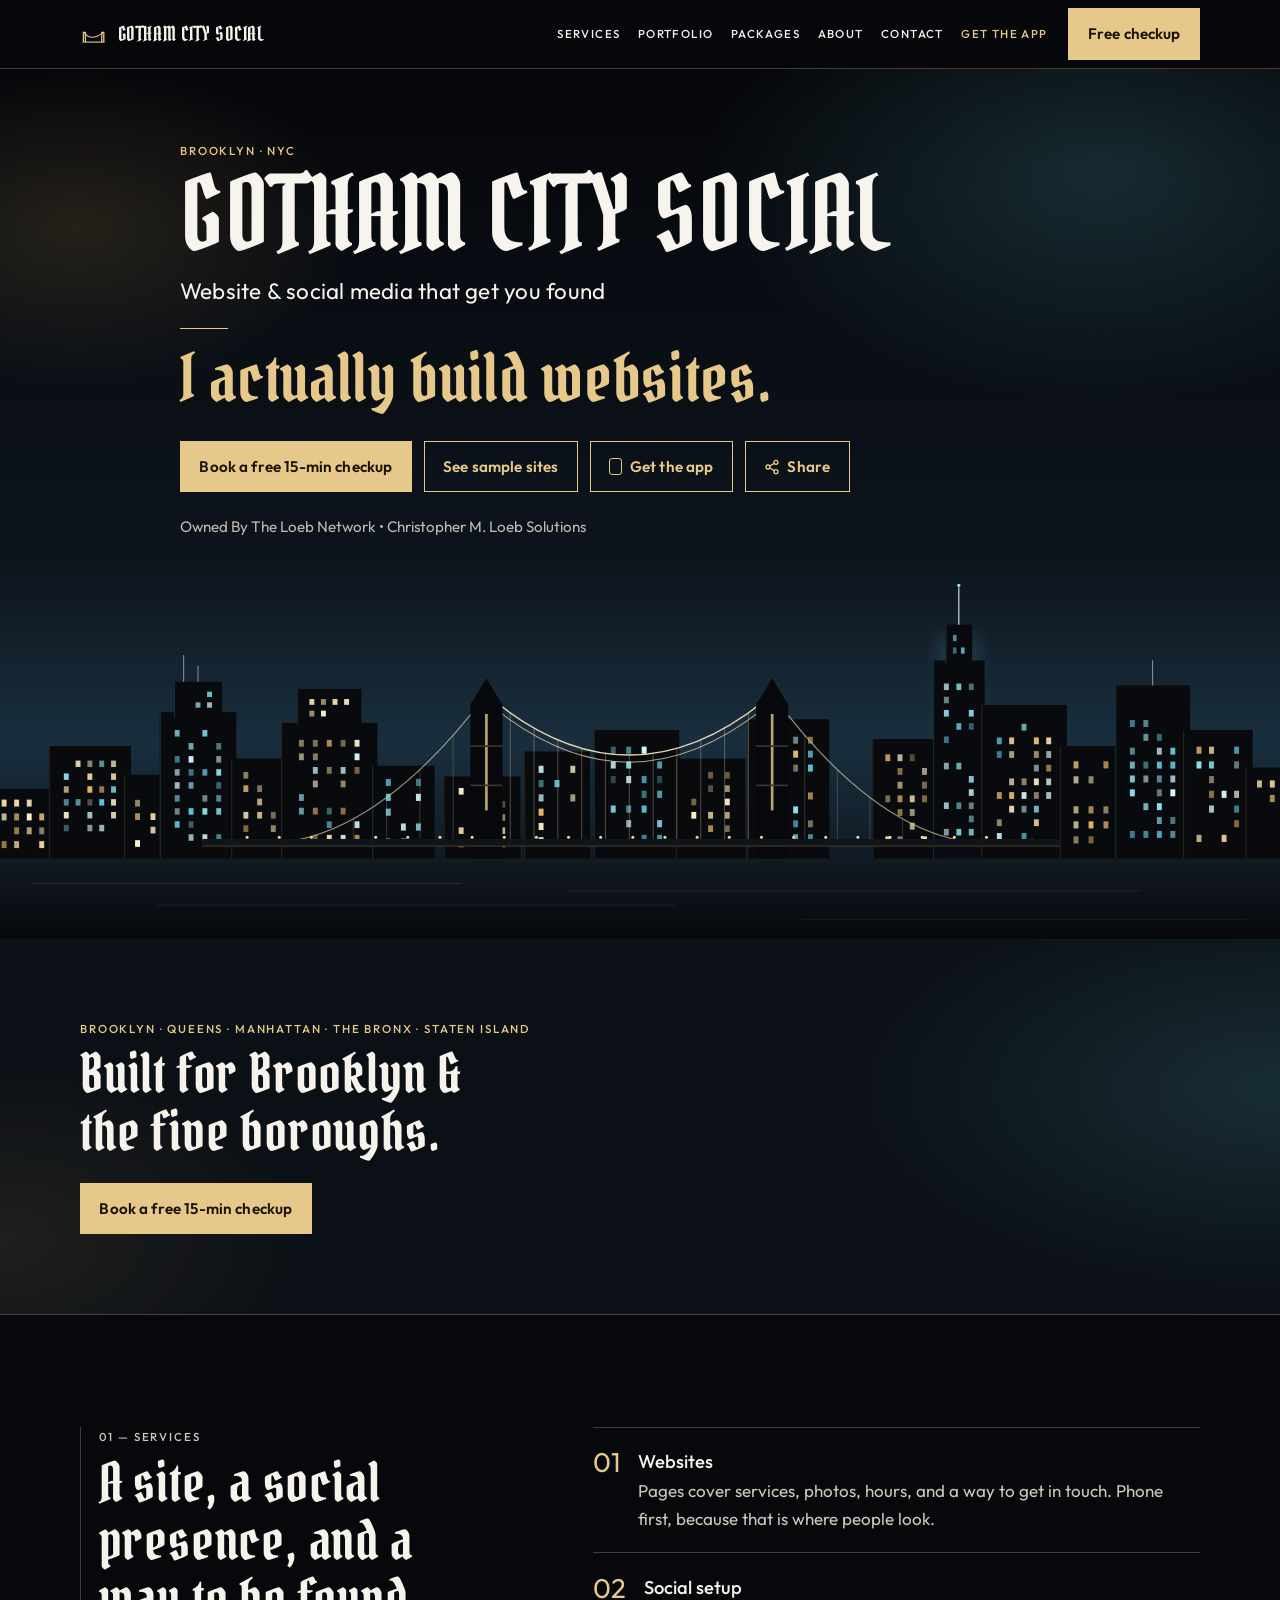
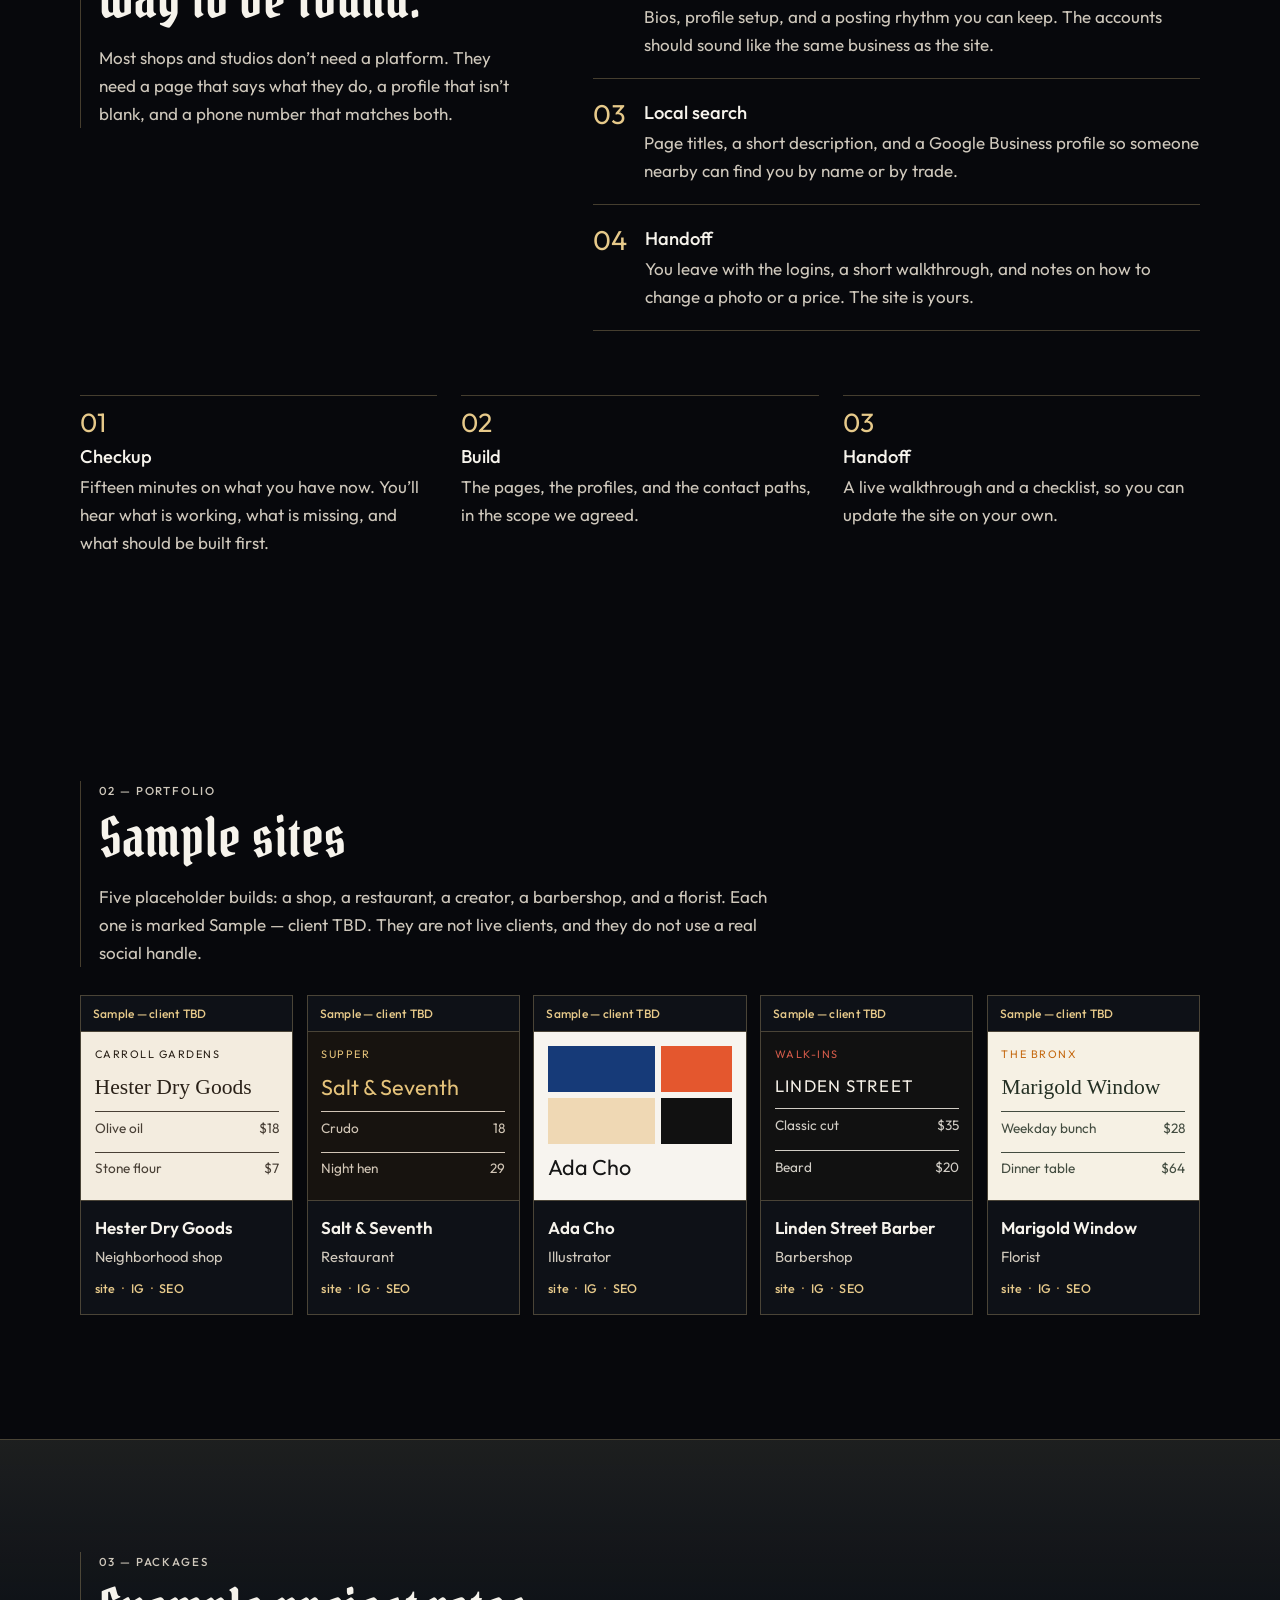
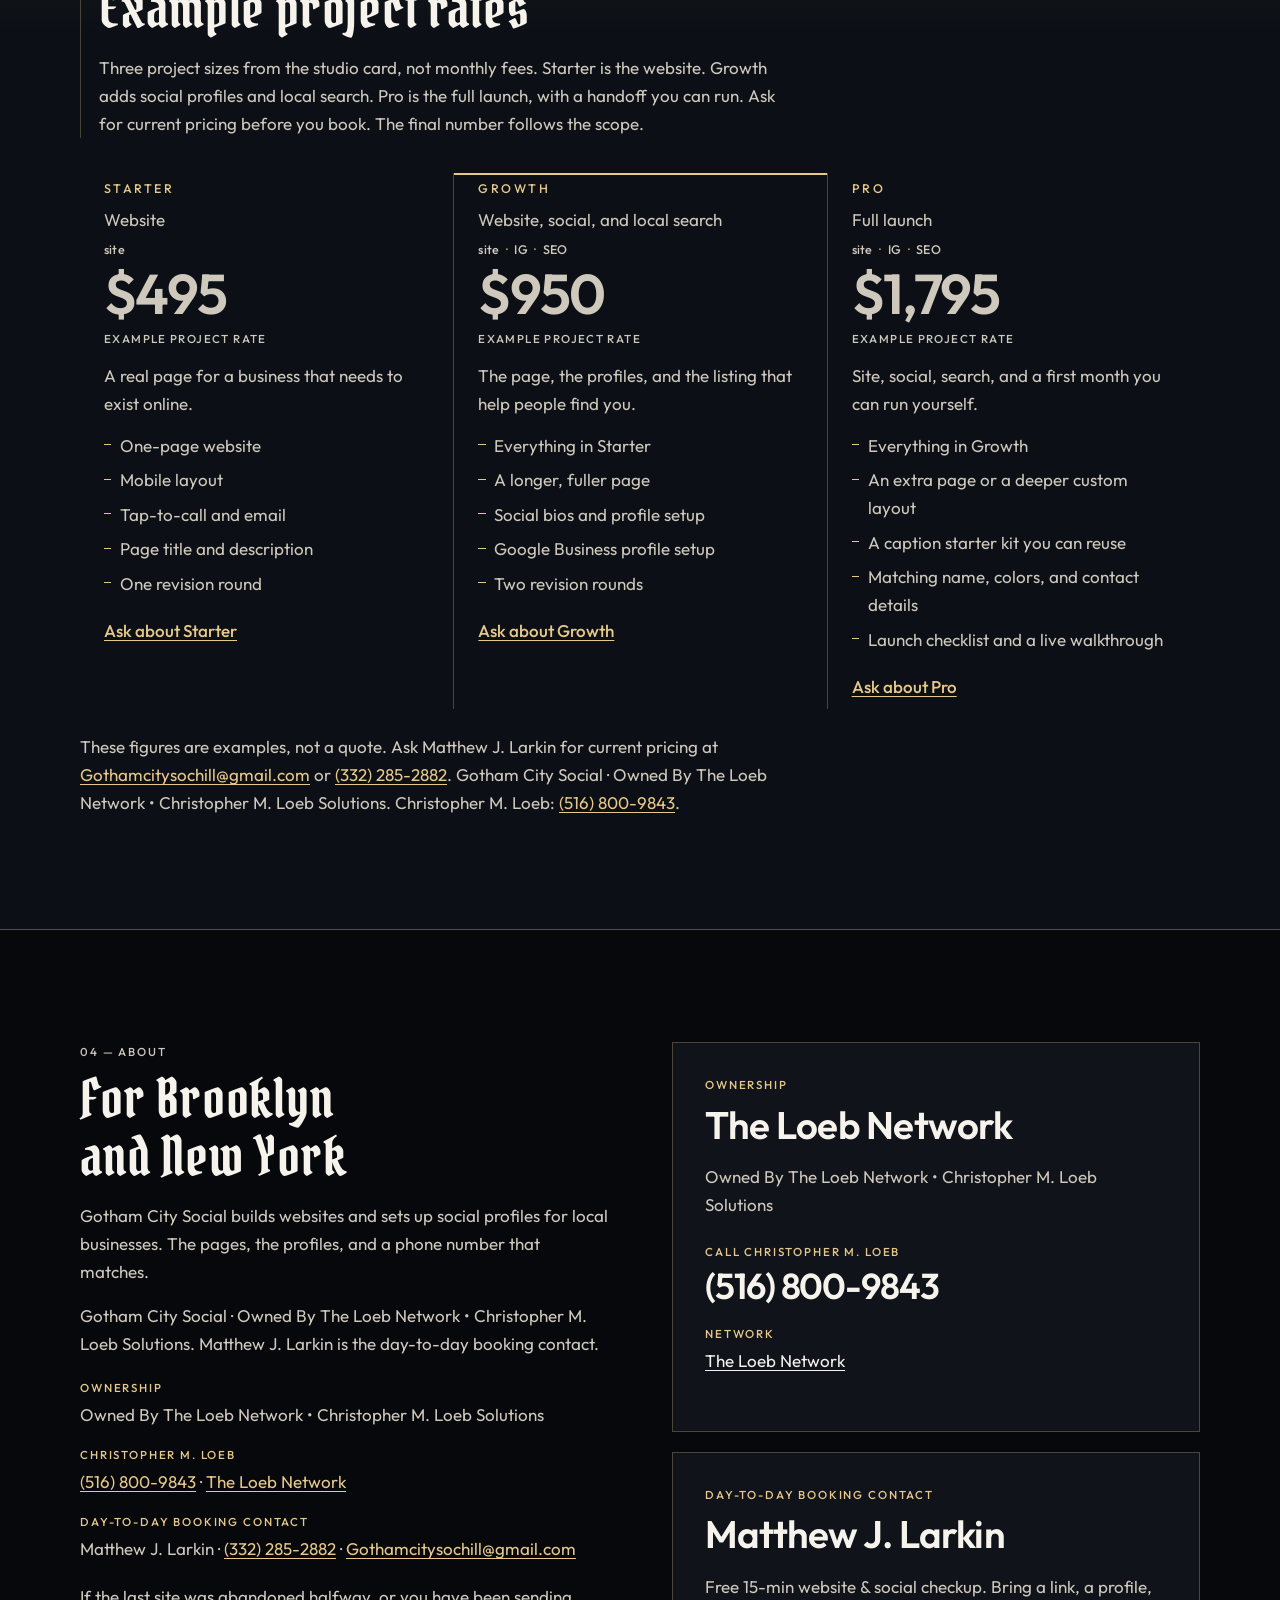
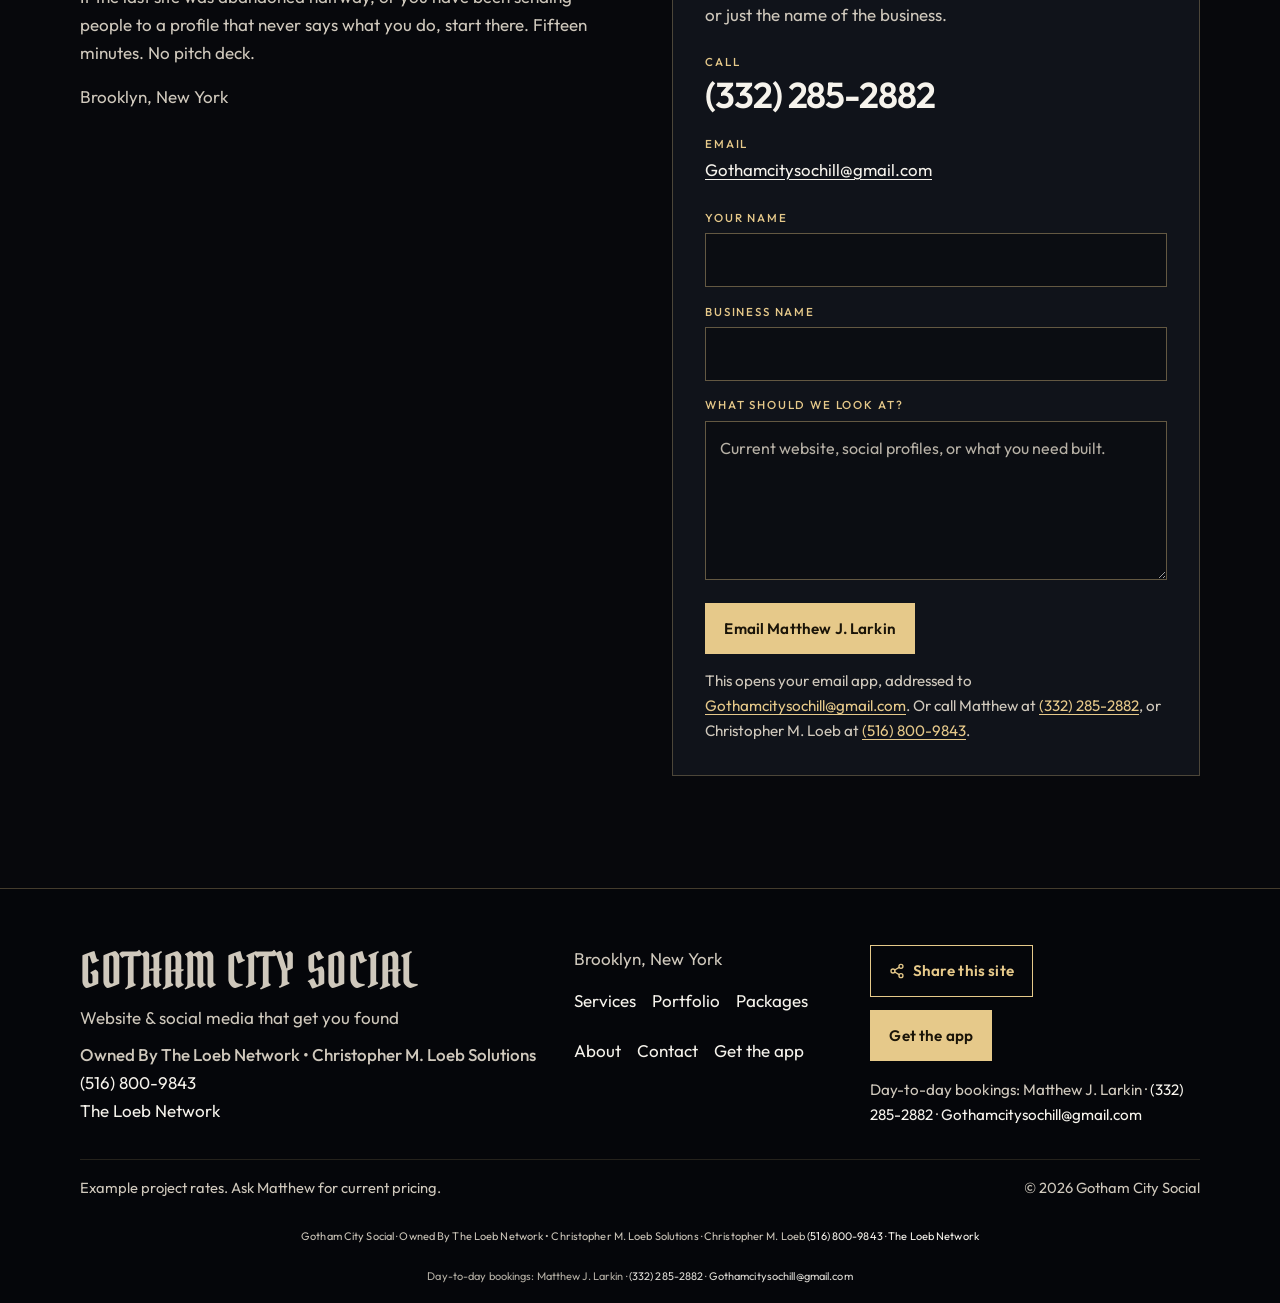
==== commit 5fd35ba9: "Add Share buttons with Web Share API and channel fallback Homepage hero/footer and /app/ page get Sh" ====
--- a/index.html
+++ b/index.html
@@ -95,6 +95,43 @@
       .footer-app { margin-bottom: 1rem; }
       .footer-app a.btn-primary, .footer-app a.btn-primary:hover { color: #1a1408; text-decoration: none; }
       .footer-client-meta { margin-top: 0.35rem !important; padding-top: 0 !important; opacity: 0.9; }
+
+      /* Share button + sheet */
+      .btn-share { gap: 0.45rem; }
+      .btn-share .share-ico { display: inline-flex; width: 1.05em; height: 1.05em; }
+      .btn-share .share-ico svg { width: 100%; height: 100%; display: block; }
+      .footer-share { margin-bottom: 0.85rem; }
+      .footer-share .btn { color: #1a1408; text-decoration: none; }
+      .footer-share .btn-ghost { color: var(--gold); }
+      .footer-share .btn-ghost:hover { color: var(--gold); }
+      .gcs-share-sheet[hidden], .gcs-share-toast[hidden] { display: none !important; }
+      .gcs-share-sheet { position: fixed; inset: 0; z-index: 80; display: grid; place-items: end center; }
+      .gcs-share-backdrop { position: absolute; inset: 0; background: #05060acc; backdrop-filter: blur(4px); }
+      .gcs-share-panel { position: relative; z-index: 1; width: min(420px, 100%); max-height: min(92vh, 640px);
+        overflow: auto; background: #0c1016; border: 1px solid var(--line); border-bottom: 0;
+        border-radius: 16px 16px 0 0; padding: 1.15rem 1.15rem 1.5rem; color: var(--ink);
+        box-shadow: 0 -20px 60px #000a; }
+      .gcs-share-head { display: flex; align-items: center; justify-content: space-between; gap: 0.75rem; margin-bottom: 0.35rem; }
+      .gcs-share-head h2 { font-family: var(--font-sans); font-size: 1.15rem; font-weight: 600; margin: 0; letter-spacing: 0; text-transform: none; color: var(--ink); line-height: 1.2; }
+      .gcs-share-close { appearance: none; border: 1px solid var(--line); background: transparent; color: var(--gold);
+        width: 44px; height: 44px; font-size: 1.5rem; line-height: 1; cursor: pointer; border-radius: 0; }
+      .gcs-share-close:hover { background: #e6c98a1a; }
+      .gcs-share-url { color: var(--muted); font-size: 0.85rem; word-break: break-all; margin: 0.35rem 0 1rem; }
+      .gcs-share-actions { display: grid; gap: 0.55rem; }
+      .gcs-share-action { display: flex; align-items: center; gap: 0.75rem; min-height: 48px; padding: 0.65rem 0.85rem;
+        border: 1px solid var(--line); background: #10131a; color: var(--ink); text-decoration: none;
+        font: inherit; font-weight: 500; cursor: pointer; text-align: left; }
+      .gcs-share-action:hover { border-color: var(--gold); color: var(--gold); }
+      .gcs-share-ico { width: 1.6rem; text-align: center; color: var(--gold); font-weight: 600; flex: none; }
+      .gcs-share-toast { position: fixed; z-index: 90; left: 50%; bottom: 1.5rem; transform: translateX(-50%) translateY(120%);
+        background: var(--gold); color: #1a1408; font-weight: 600; padding: 0.75rem 1.15rem; min-height: 44px;
+        display: flex; align-items: center; box-shadow: 0 12px 40px #000a; transition: transform 0.2s ease; pointer-events: none; }
+      .gcs-share-toast.is-on { transform: translateX(-50%) translateY(0); }
+      html.gcs-share-open { overflow: hidden; }
+      @media (min-width: 560px) {
+        .gcs-share-sheet { place-items: center; }
+        .gcs-share-panel { border-radius: 12px; border-bottom: 1px solid var(--line); }
+      }
     </style>
   </head>
   <body>
@@ -147,6 +184,14 @@
             <a class="btn btn-primary" href="#contact">Book a free 15-min checkup</a>
             <a class="btn btn-ghost" href="#portfolio">See sample sites</a>
             <a class="btn btn-ghost btn-app" href="./app/">Get the app</a>
+            <button type="button" class="btn btn-ghost btn-share" data-share
+              data-share-title="Gotham City Social"
+              data-share-text="Website &amp; social media that get you found — for Brooklyn and New York."
+              data-share-url="https://gotham-city-social.netlify.app/"
+              data-share-fallback-path="/"
+              aria-label="Share Gotham City Social">
+              <span class="share-ico" aria-hidden="true"><svg viewBox="0 0 24 24" fill="none" stroke="currentColor" stroke-width="2" stroke-linecap="round" stroke-linejoin="round"><circle cx="18" cy="5" r="3"/><circle cx="6" cy="12" r="3"/><circle cx="18" cy="19" r="3"/><path d="M8.59 13.51l6.83 3.98M15.41 6.51l-6.82 3.98"/></svg></span> Share
+            </button>
           </div>
           <p class="hero-contact hero-ownership">
             <span>Owned By The Loeb Network • Christopher M. Loeb Solutions</span>
@@ -527,6 +572,14 @@
           </nav>
         </div>
         <div>
+          <p class="footer-share"><button type="button" class="btn btn-ghost btn-share" data-share
+            data-share-title="Gotham City Social"
+            data-share-text="Website &amp; social media that get you found — for Brooklyn and New York."
+            data-share-url="https://gotham-city-social.netlify.app/"
+            data-share-fallback-path="/"
+            aria-label="Share Gotham City Social">
+            <span class="share-ico" aria-hidden="true"><svg viewBox="0 0 24 24" fill="none" stroke="currentColor" stroke-width="2" stroke-linecap="round" stroke-linejoin="round"><circle cx="18" cy="5" r="3"/><circle cx="6" cy="12" r="3"/><circle cx="18" cy="19" r="3"/><path d="M8.59 13.51l6.83 3.98M15.41 6.51l-6.82 3.98"/></svg></span> Share this site
+          </button></p>
           <p class="footer-app"><a class="btn btn-primary" href="./app/">Get the app</a></p>
           <p class="footer-client-line">
             Day-to-day bookings: Matthew J. Larkin ·
@@ -550,6 +603,7 @@
         <a href="mailto:Gothamcitysochill@gmail.com">Gothamcitysochill@gmail.com</a>
       </p>
     </footer>
+    <script src="./assets/share.js" defer></script>
     <script>
       if ("serviceWorker" in navigator) {
         window.addEventListener("load", function () { navigator.serviceWorker.register("./sw.js").catch(function () {}); });
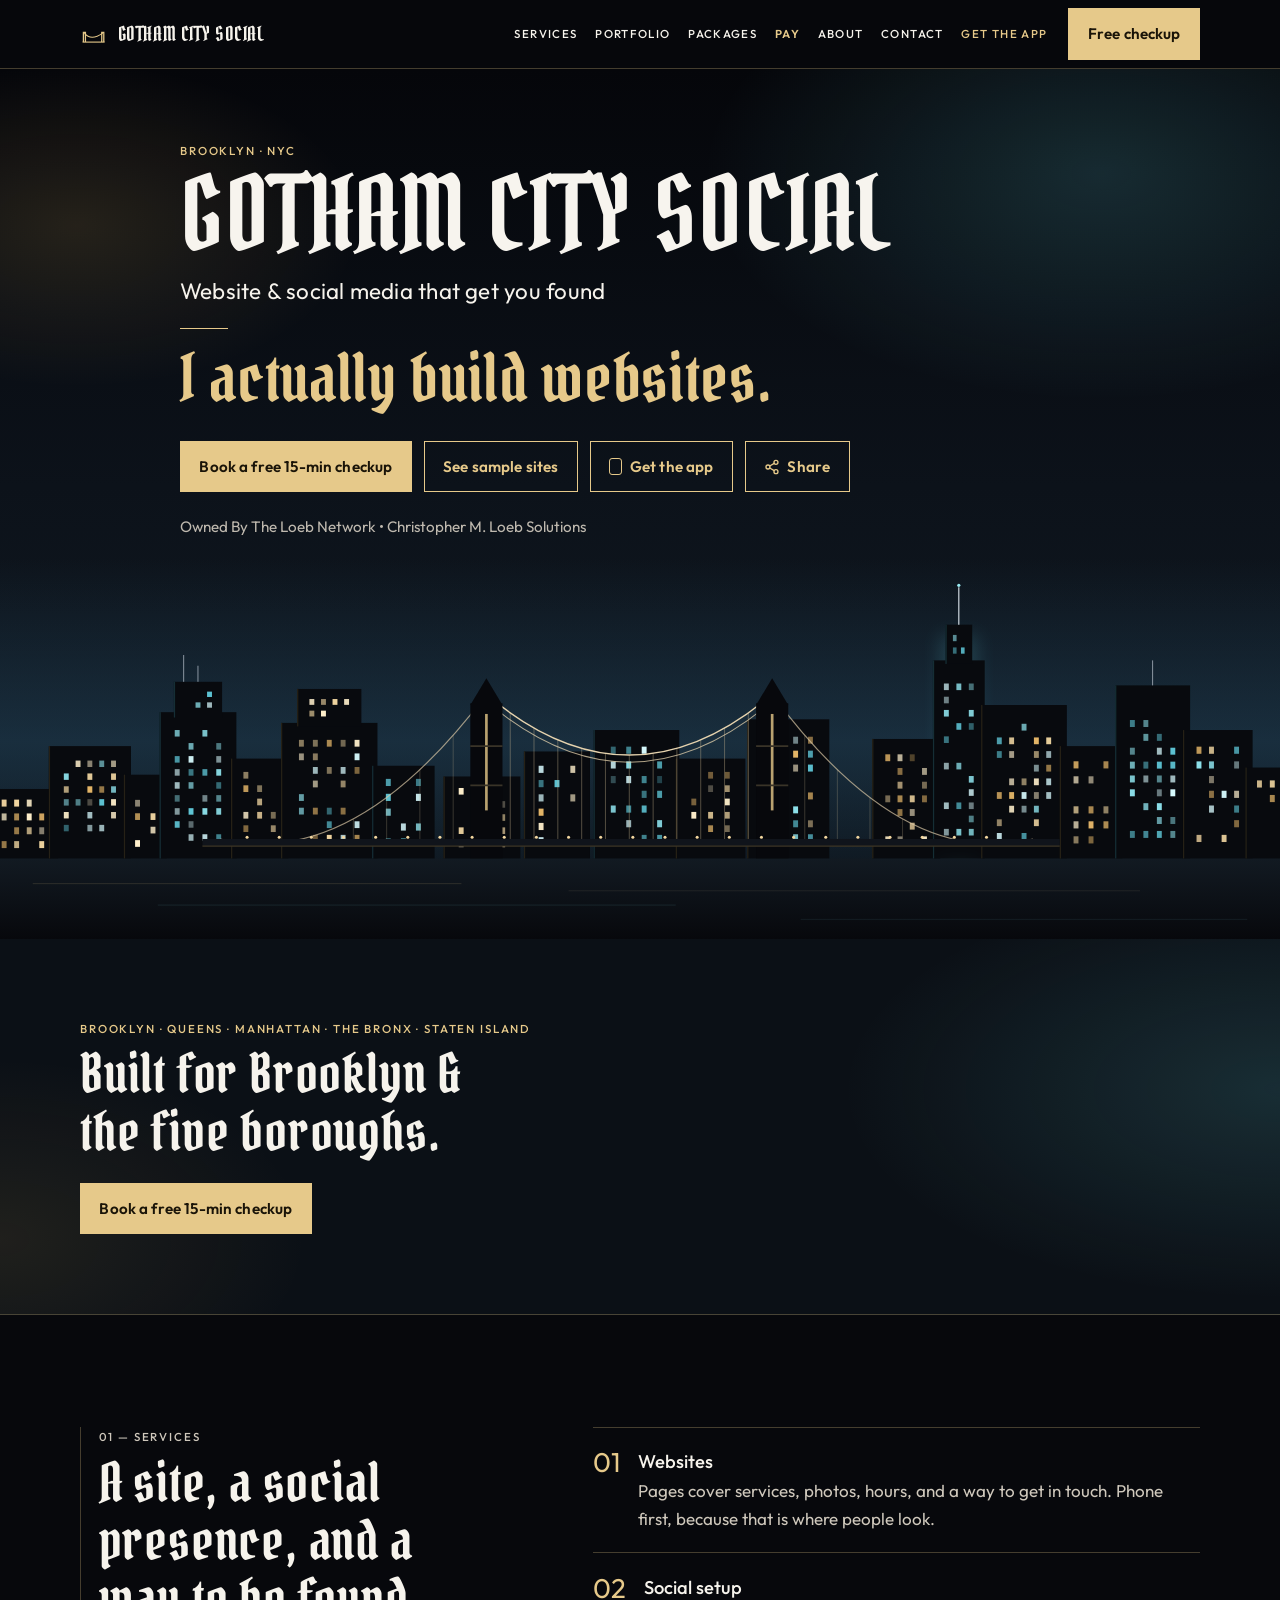
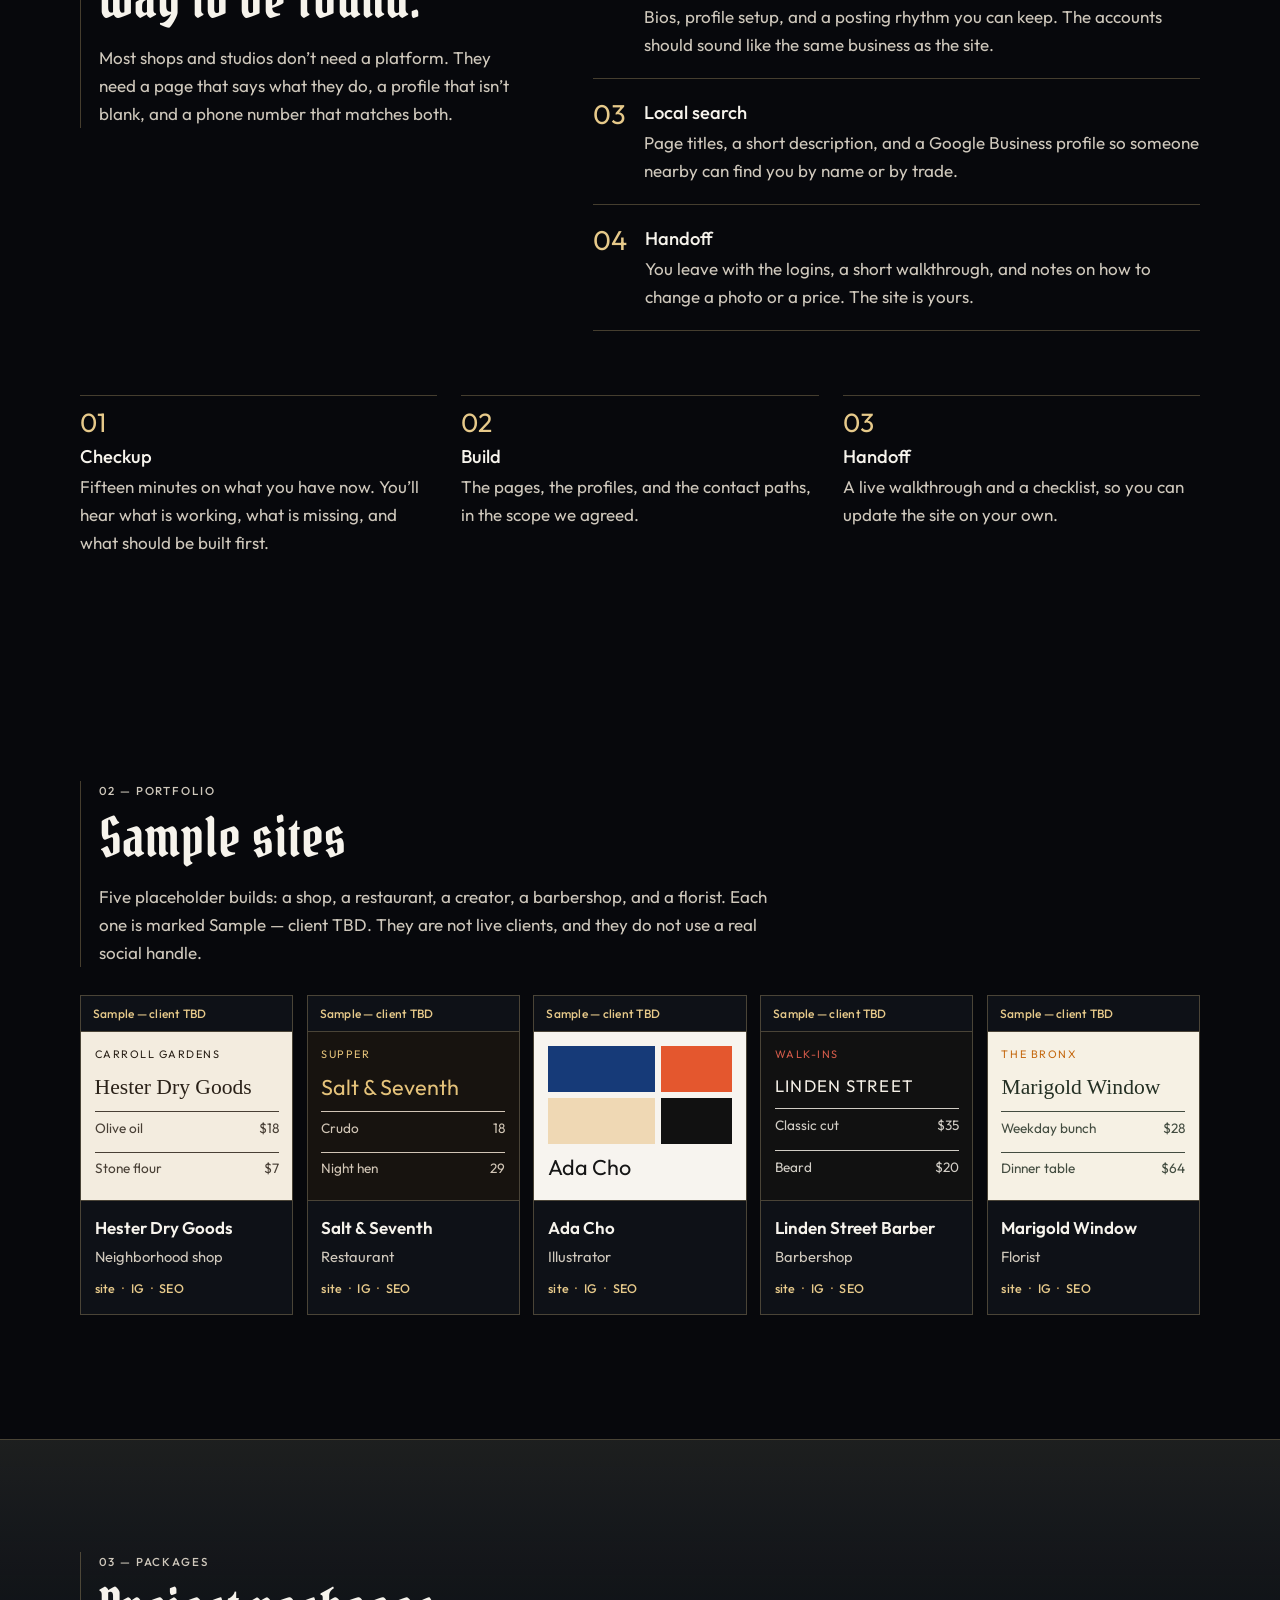
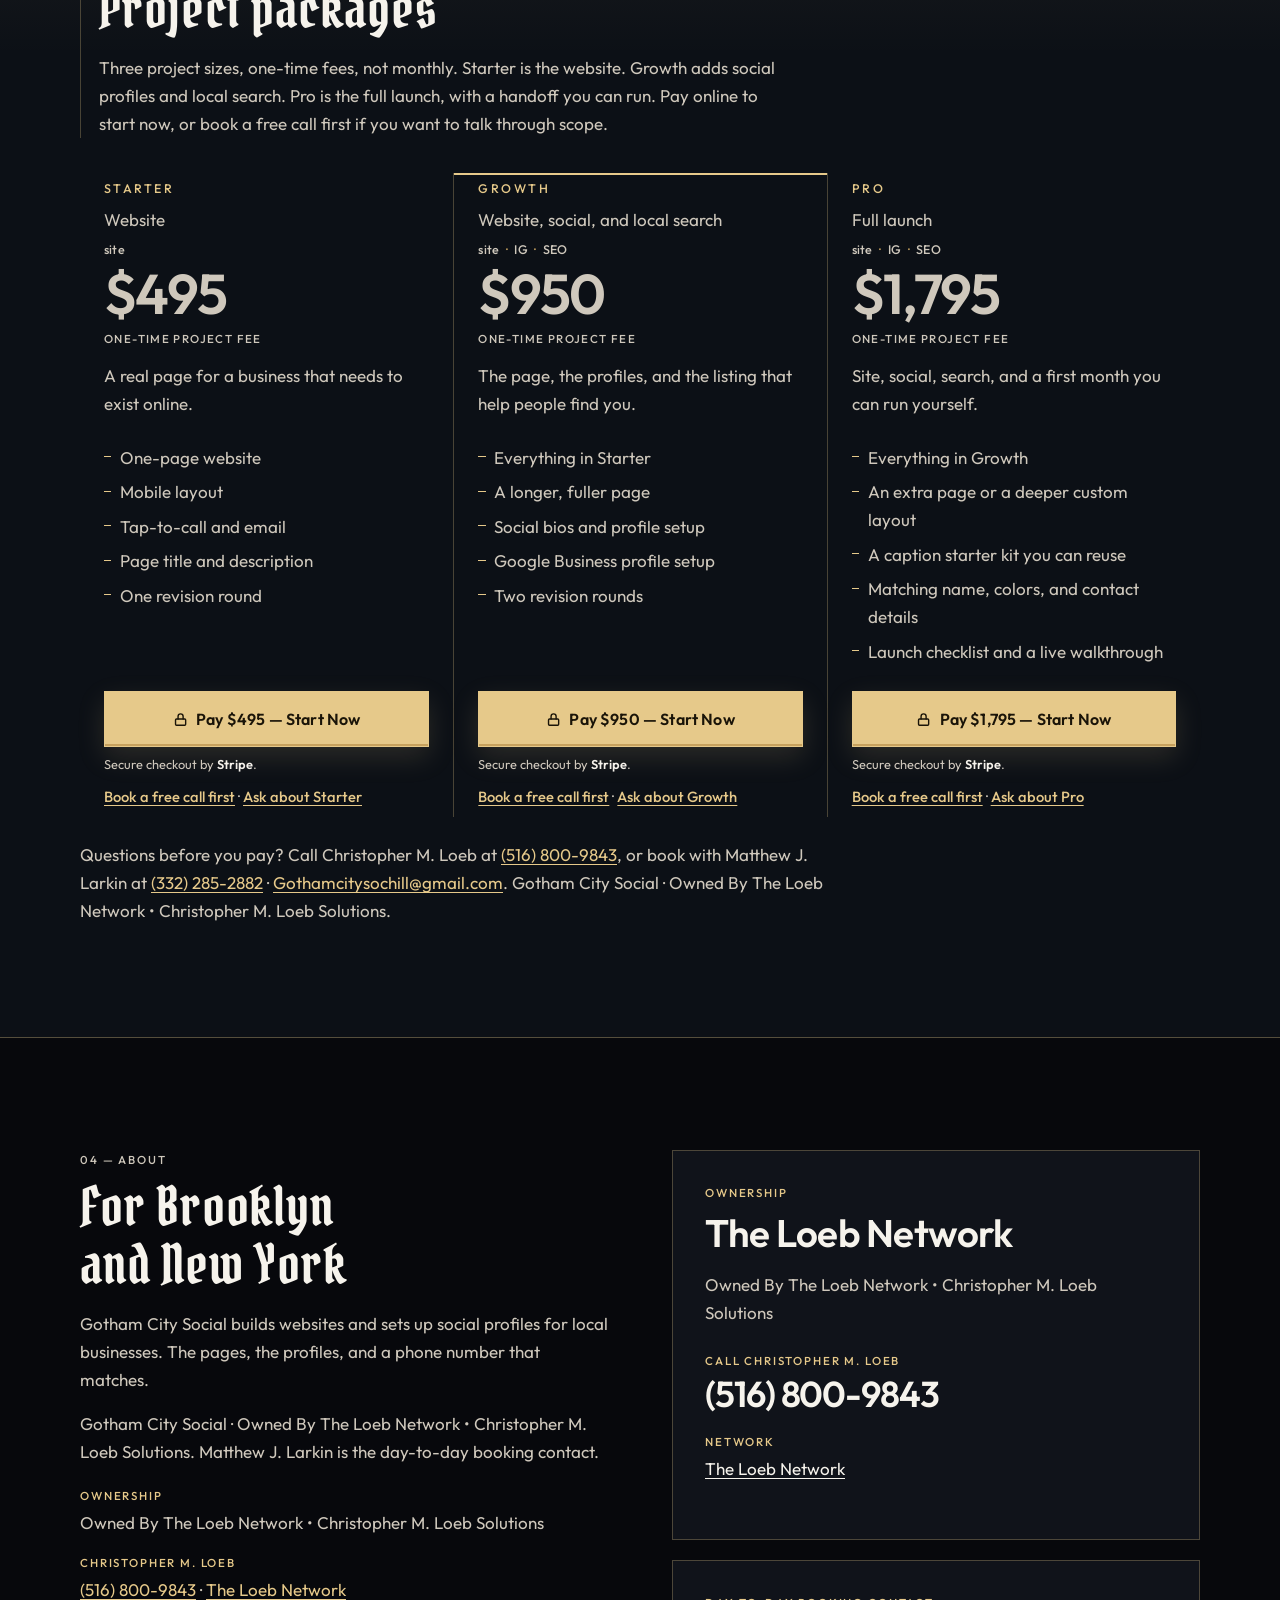
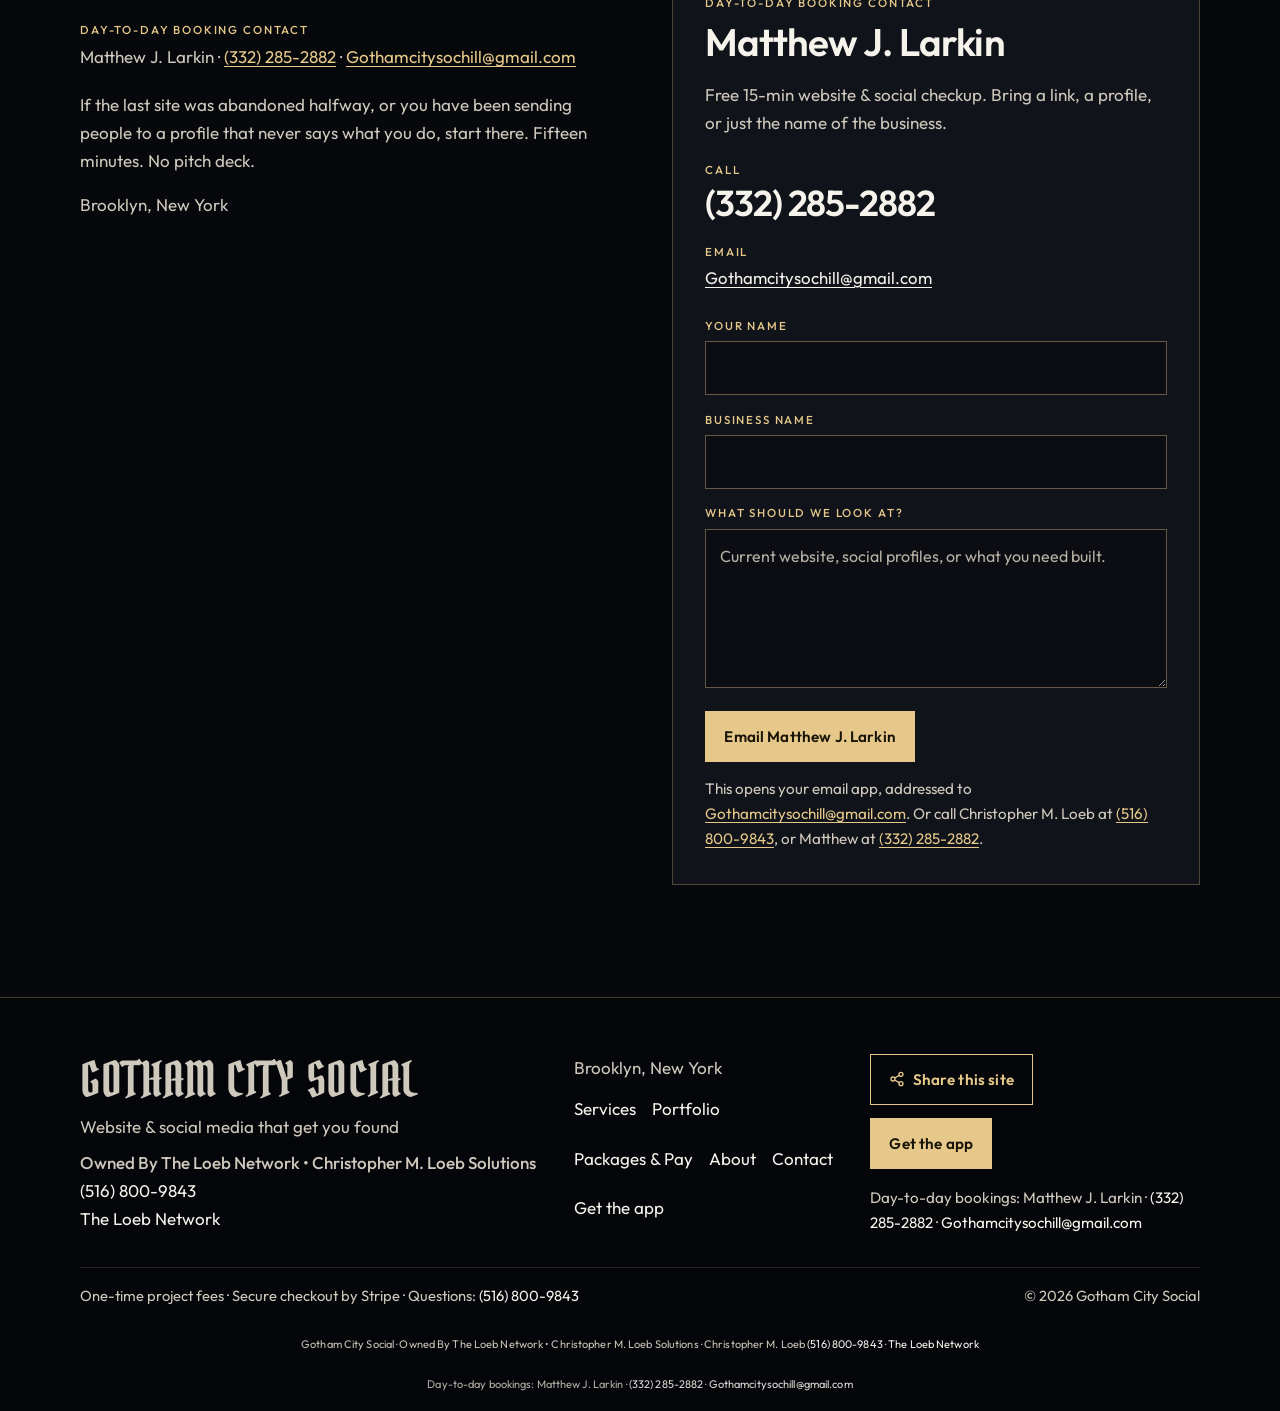
==== commit 81b71fd7: "Add live Stripe Pay buttons to pricing and app Packages & Pay; ?paid=1 thank-you banner; (516) 800-9" ====
--- a/index.html
+++ b/index.html
@@ -81,6 +81,7 @@
     </script>
     <script type="module" crossorigin src="./assets/index-BkQ4kidg.js"></script>
     <link rel="stylesheet" crossorigin href="./assets/index-B3bpZX9e.css">
+    <link rel="stylesheet" href="./assets/pay.css?v=1">
     <style>
       .hero-ownership { font-size: 0.95rem; opacity: 0.92; }
       .ownership-lines { gap: 1rem; margin: 1.25rem 0; display: grid; }
@@ -150,6 +151,7 @@
           <a href="#services">Services</a>
           <a href="#portfolio">Portfolio</a>
           <a href="#packages">Packages</a>
+          <a class="nav-pay" href="#packages">Pay</a>
           <a href="#about">About</a>
           <a href="#contact">Contact</a>
           <a class="nav-app" href="./app/">Get the app</a>
@@ -164,6 +166,7 @@
             <a href="#services">Services</a>
             <a href="#portfolio">Portfolio</a>
             <a href="#packages">Packages</a>
+            <a class="nav-pay" href="#packages">Pay</a>
             <a href="#about">About</a>
             <a href="#contact">Contact</a>
             <a class="nav-app" href="./app/">Get the app</a>
@@ -172,6 +175,13 @@
         </details>
       </div>
     </header>
+    <div id="paid-banner" class="paid-banner" role="status" aria-live="polite" hidden>
+      <div class="wrap paid-banner-inner">
+        <span class="paid-banner-mark" aria-hidden="true">&#10003;</span>
+        <p class="paid-banner-text"><strong>Payment received — thank you!</strong> We'll reach out within 1 business day to kick off your project. Questions: <a href="tel:+15168009843">(516) 800-9843</a> · <a href="mailto:Gothamcitysochill@gmail.com">Gothamcitysochill@gmail.com</a></p>
+        <button type="button" class="paid-banner-close" data-paid-close aria-label="Dismiss thank-you message">&times;</button>
+      </div>
+    </div>
 
     <main id="content">
       <section class="hero" id="top" aria-labelledby="hero-title">
@@ -373,9 +383,9 @@
         <div class="wrap">
           <div class="section-intro">
             <p class="index">03 — Packages</p>
-            <h2 id="packages-title">Example project rates</h2>
+            <h2 id="packages-title">Project packages</h2>
             <p class="lede">
-              Three project sizes from the studio card, not monthly fees. Starter is the website. Growth adds social profiles and local search. Pro is the full launch, with a handoff you can run. Ask for current pricing before you book. The final number follows the scope.
+              Three project sizes, one-time fees, not monthly. Starter is the website. Growth adds social profiles and local search. Pro is the full launch, with a handoff you can run. Pay online to start now, or book a free call first if you want to talk through scope.
             </p>
           </div>
           <div class="price-grid">
@@ -384,7 +394,7 @@
               <p class="scope">Website</p>
               <p class="channels" aria-label="Channels in Starter"><span>site</span></p>
               <p class="price">$495</p>
-              <p class="rate-tag">Example project rate</p>
+              <p class="rate-tag">One-time project fee</p>
               <p class="blurb">A real page for a business that needs to exist online.</p>
               <ul>
                 <li>One-page website</li>
@@ -393,14 +403,18 @@
                 <li>Page title and description</li>
                 <li>One revision round</li>
               </ul>
-              <a class="text-link" href="mailto:Gothamcitysochill@gmail.com?subject=Starter%20package%20%E2%80%94%20Gotham%20City%20Social">Ask about Starter</a>
+              <div class="pay-block">
+                <a class="btn btn-primary btn-pay" href="https://buy.stripe.com/bJe00jdTvekj4mn2nK8EM00" target="_blank" rel="noopener" aria-label="Pay $495 for the Starter package — secure Stripe checkout, opens in a new tab"><svg class="pay-lock" viewBox="0 0 24 24" aria-hidden="true" fill="none" stroke="currentColor" stroke-width="2.2" stroke-linecap="round" stroke-linejoin="round"><rect x="4" y="11" width="16" height="10" rx="1.5"/><path d="M8 11V7a4 4 0 0 1 8 0v4"/></svg>Pay $495 — Start Now</a>
+                <p class="pay-note">Secure checkout by <span class="stripe-word">Stripe</span>.</p>
+                <p class="pay-alt"><a class="text-link" href="#contact">Book a free call first</a> · <a class="text-link" href="mailto:Gothamcitysochill@gmail.com?subject=Starter%20package%20%E2%80%94%20Gotham%20City%20Social">Ask about Starter</a></p>
+              </div>
             </article>
             <article class="package featured">
               <h3>Growth</h3>
               <p class="scope">Website, social, and local search</p>
               <p class="channels" aria-label="Channels in Growth"><span>site</span><span>IG</span><span>SEO</span></p>
               <p class="price">$950</p>
-              <p class="rate-tag">Example project rate</p>
+              <p class="rate-tag">One-time project fee</p>
               <p class="blurb">The page, the profiles, and the listing that help people find you.</p>
               <ul>
                 <li>Everything in Starter</li>
@@ -409,14 +423,18 @@
                 <li>Google Business profile setup</li>
                 <li>Two revision rounds</li>
               </ul>
-              <a class="text-link" href="mailto:Gothamcitysochill@gmail.com?subject=Growth%20package%20%E2%80%94%20Gotham%20City%20Social">Ask about Growth</a>
+              <div class="pay-block">
+                <a class="btn btn-primary btn-pay" href="https://buy.stripe.com/cNifZhcPr6RR1ab7I48EM01" target="_blank" rel="noopener" aria-label="Pay $950 for the Growth package — secure Stripe checkout, opens in a new tab"><svg class="pay-lock" viewBox="0 0 24 24" aria-hidden="true" fill="none" stroke="currentColor" stroke-width="2.2" stroke-linecap="round" stroke-linejoin="round"><rect x="4" y="11" width="16" height="10" rx="1.5"/><path d="M8 11V7a4 4 0 0 1 8 0v4"/></svg>Pay $950 — Start Now</a>
+                <p class="pay-note">Secure checkout by <span class="stripe-word">Stripe</span>.</p>
+                <p class="pay-alt"><a class="text-link" href="#contact">Book a free call first</a> · <a class="text-link" href="mailto:Gothamcitysochill@gmail.com?subject=Growth%20package%20%E2%80%94%20Gotham%20City%20Social">Ask about Growth</a></p>
+              </div>
             </article>
             <article class="package">
               <h3>Pro</h3>
               <p class="scope">Full launch</p>
               <p class="channels" aria-label="Channels in Pro"><span>site</span><span>IG</span><span>SEO</span></p>
               <p class="price">$1,795</p>
-              <p class="rate-tag">Example project rate</p>
+              <p class="rate-tag">One-time project fee</p>
               <p class="blurb">Site, social, search, and a first month you can run yourself.</p>
               <ul>
                 <li>Everything in Growth</li>
@@ -425,16 +443,18 @@
                 <li>Matching name, colors, and contact details</li>
                 <li>Launch checklist and a live walkthrough</li>
               </ul>
-              <a class="text-link" href="mailto:Gothamcitysochill@gmail.com?subject=Pro%20package%20%E2%80%94%20Gotham%20City%20Social">Ask about Pro</a>
+              <div class="pay-block">
+                <a class="btn btn-primary btn-pay" href="https://buy.stripe.com/dRm7sL02F1xxf112nK8EM02" target="_blank" rel="noopener" aria-label="Pay $1,795 for the Pro package — secure Stripe checkout, opens in a new tab"><svg class="pay-lock" viewBox="0 0 24 24" aria-hidden="true" fill="none" stroke="currentColor" stroke-width="2.2" stroke-linecap="round" stroke-linejoin="round"><rect x="4" y="11" width="16" height="10" rx="1.5"/><path d="M8 11V7a4 4 0 0 1 8 0v4"/></svg>Pay $1,795 — Start Now</a>
+                <p class="pay-note">Secure checkout by <span class="stripe-word">Stripe</span>.</p>
+                <p class="pay-alt"><a class="text-link" href="#contact">Book a free call first</a> · <a class="text-link" href="mailto:Gothamcitysochill@gmail.com?subject=Pro%20package%20%E2%80%94%20Gotham%20City%20Social">Ask about Pro</a></p>
+              </div>
             </article>
           </div>
           <p class="price-disclaimer">
-            These figures are examples, not a quote. Ask Matthew J. Larkin for current pricing at
-            <a href="mailto:Gothamcitysochill@gmail.com">Gothamcitysochill@gmail.com</a>
-            or
-            <a href="tel:+13322852882">(332) 285-2882</a>.
+            Questions before you pay? Call Christopher M. Loeb at <a href="tel:+15168009843">(516) 800-9843</a>,
+            or book with Matthew J. Larkin at <a href="tel:+13322852882">(332) 285-2882</a> ·
+            <a href="mailto:Gothamcitysochill@gmail.com">Gothamcitysochill@gmail.com</a>.
             Gotham City Social · Owned By The Loeb Network • Christopher M. Loeb Solutions.
-            Christopher M. Loeb: <a href="tel:+15168009843">(516) 800-9843</a>.
           </p>
         </div>
       </section>
@@ -538,8 +558,8 @@
                 <p class="form-note">
                   This opens your email app, addressed to
                   <a href="mailto:Gothamcitysochill@gmail.com">Gothamcitysochill@gmail.com</a>.
-                  Or call Matthew at <a href="tel:+13322852882">(332) 285-2882</a>,
-                  or Christopher M. Loeb at <a href="tel:+15168009843">(516) 800-9843</a>.
+                  Or call Christopher M. Loeb at <a href="tel:+15168009843">(516) 800-9843</a>,
+                  or Matthew at <a href="tel:+13322852882">(332) 285-2882</a>.
                 </p>
                 <p id="form-status" class="form-status" role="status"></p>
               </form>
@@ -565,7 +585,7 @@
           <nav class="footer-links" aria-label="Footer">
             <a href="#services">Services</a>
             <a href="#portfolio">Portfolio</a>
-            <a href="#packages">Packages</a>
+            <a href="#packages">Packages &amp; Pay</a>
             <a href="#about">About</a>
             <a href="#contact">Contact</a>
             <a href="./app/">Get the app</a>
@@ -589,7 +609,7 @@
         </div>
       </div>
       <div class="wrap footer-meta">
-        <p>Example project rates. Ask Matthew for current pricing.</p>
+        <p>One-time project fees · Secure checkout by Stripe · Questions: <a href="tel:+15168009843">(516) 800-9843</a></p>
         <p>© 2026 Gotham City Social</p>
       </div>
       <p class="operator">
@@ -604,6 +624,7 @@
       </p>
     </footer>
     <script src="./assets/share.js" defer></script>
+    <script src="./assets/pay.js?v=1" defer></script>
     <script>
       if ("serviceWorker" in navigator) {
         window.addEventListener("load", function () { navigator.serviceWorker.register("./sw.js").catch(function () {}); });
--- a/assets/pay.css
+++ b/assets/pay.css
@@ -0,0 +1,33 @@
+/* Gotham City Social — Stripe Pay buttons + post-payment thank-you banner */
+.package { display: flex; flex-direction: column; }
+.package .pay-block { margin-top: auto; display: grid; gap: 0.55rem; }
+.btn-pay { width: 100%; min-height: 52px; padding: 0.85rem 1rem; font-size: 1rem; letter-spacing: 0.01em;
+  text-align: center; white-space: normal; box-shadow: 0 10px 28px #e6c98a26, inset 0 -2px 0 #c6a15e;
+  border-color: var(--gold); }
+.btn-pay:hover { background: #f0d7a4; box-shadow: 0 12px 34px #e6c98a40, inset 0 -2px 0 #c6a15e; }
+.btn-pay:focus-visible { outline: 2px solid #fff8e8; outline-offset: 3px; }
+.btn-pay .pay-lock { width: 0.95em; height: 0.95em; margin-right: 0.5em; flex: none; }
+.pay-note { color: var(--quiet); font-size: 0.8rem; line-height: 1.4; margin: 0; }
+.pay-note .stripe-word { color: var(--ink); font-weight: 600; }
+.pay-alt { margin: 0.15rem 0 0; font-size: 0.92rem; color: var(--muted); }
+.pay-alt a { color: var(--gold); font-weight: 500; }
+.desktop-nav a.nav-pay, .menu-panel a.nav-pay { color: var(--gold); font-weight: 600; }
+
+/* ?paid=1 thank-you banner */
+.paid-banner[hidden] { display: none !important; }
+.paid-banner { position: relative; z-index: 40; border-bottom: 1px solid var(--gold);
+  background: linear-gradient(90deg, #e6c98a2e, #e6c98a14 60%, #8fe3ee12), #0c1016; color: var(--ink); }
+.paid-banner-inner { display: flex; align-items: flex-start; gap: 0.9rem; padding: 0.95rem 0; }
+.paid-banner-mark { flex: none; width: 2rem; height: 2rem; border: 1px solid var(--gold); color: var(--gold);
+  display: grid; place-items: center; font-weight: 700; margin-top: 0.1rem; }
+.paid-banner-text { flex: 1; min-width: 0; margin: 0; line-height: 1.5; }
+.paid-banner-text strong { color: var(--gold); font-weight: 600; }
+.paid-banner-text a { color: var(--gold); overflow-wrap: anywhere; }
+.paid-banner-close { flex: none; appearance: none; background: transparent; border: 1px solid var(--line); color: var(--gold);
+  width: 44px; height: 44px; font-size: 1.4rem; line-height: 1; cursor: pointer; }
+.paid-banner-close:hover { background: #e6c98a1a; border-color: var(--gold); }
+@media (forced-colors: active) { .btn-pay { border: 1px solid buttontext; } }
+@media print { .paid-banner, .pay-block { display: none !important; } }
+.paid-banner-text a[href^="tel:"], .price-disclaimer a[href^="tel:"] { white-space: nowrap; }
+/* Keep the pricing intro from sticking over the cards (and their Pay buttons) while scrolling on wide screens */
+#packages .section-intro, #pay .section-intro { position: static; }
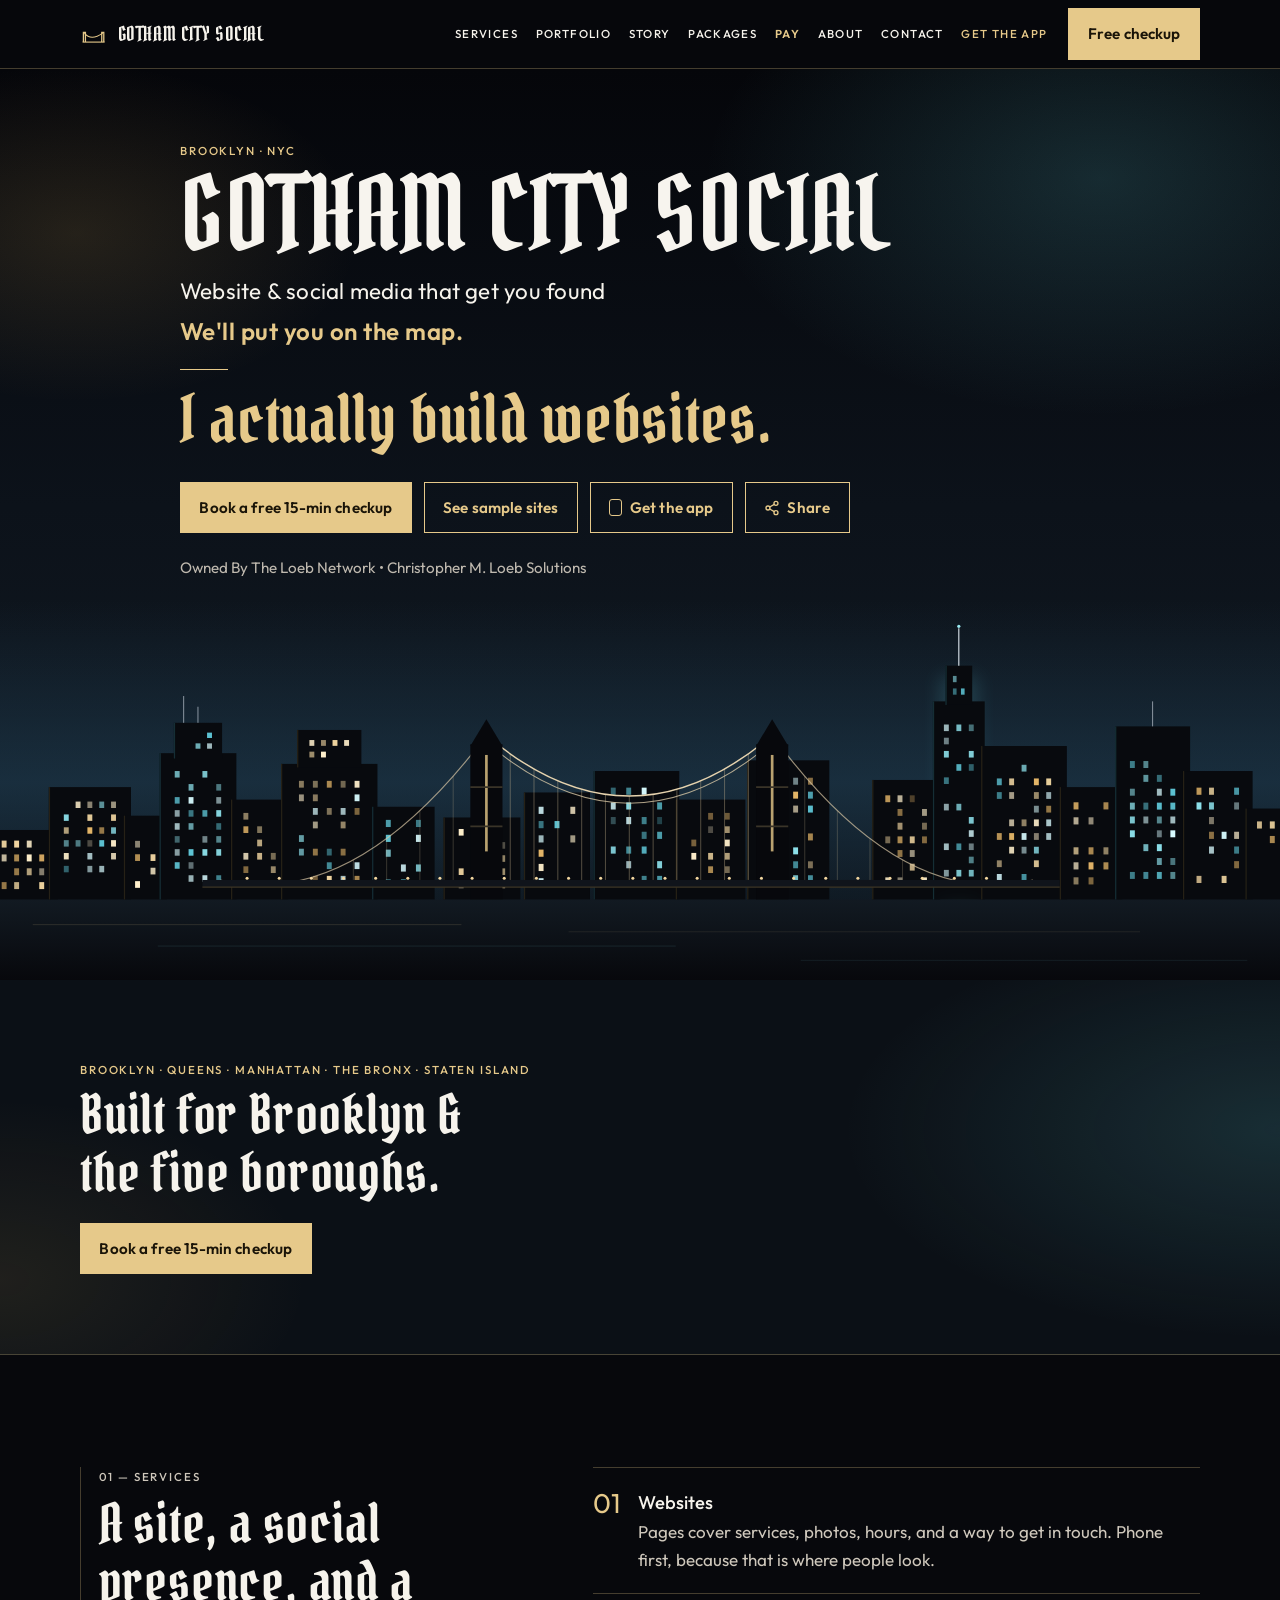
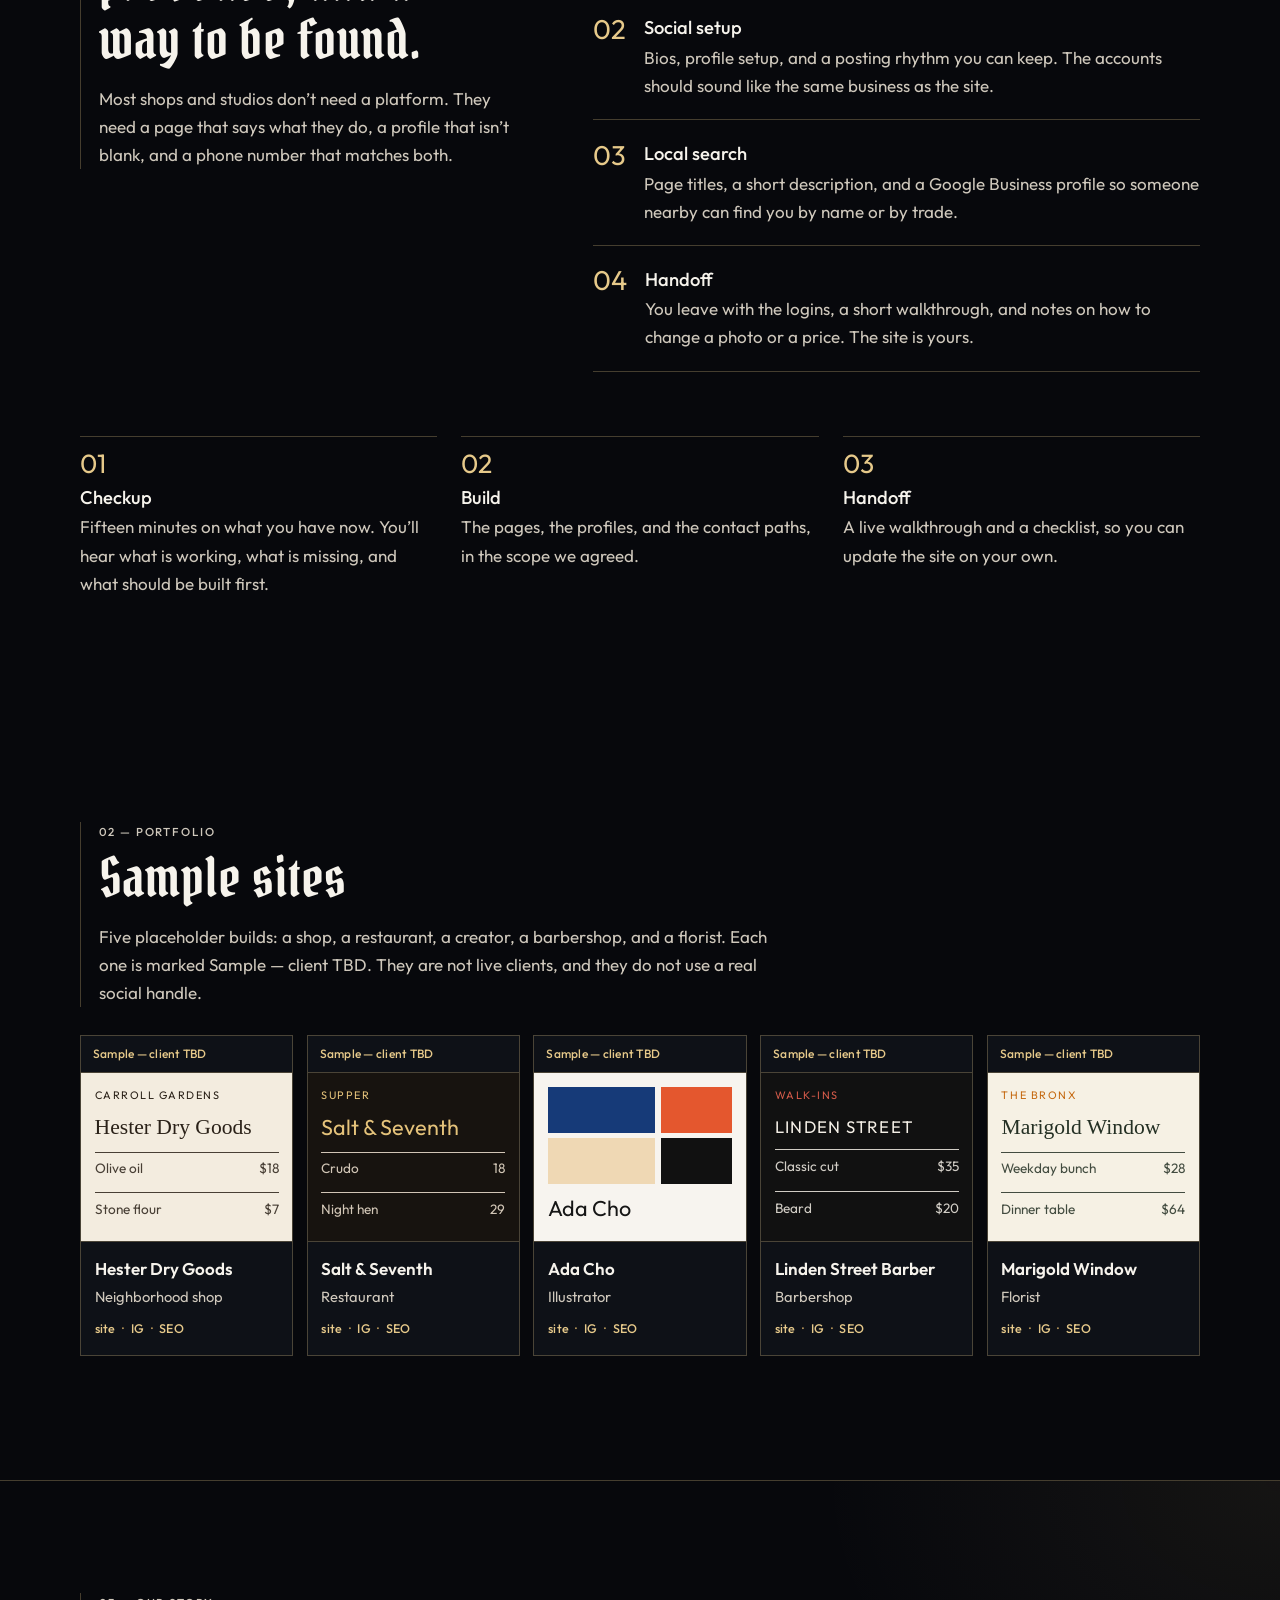
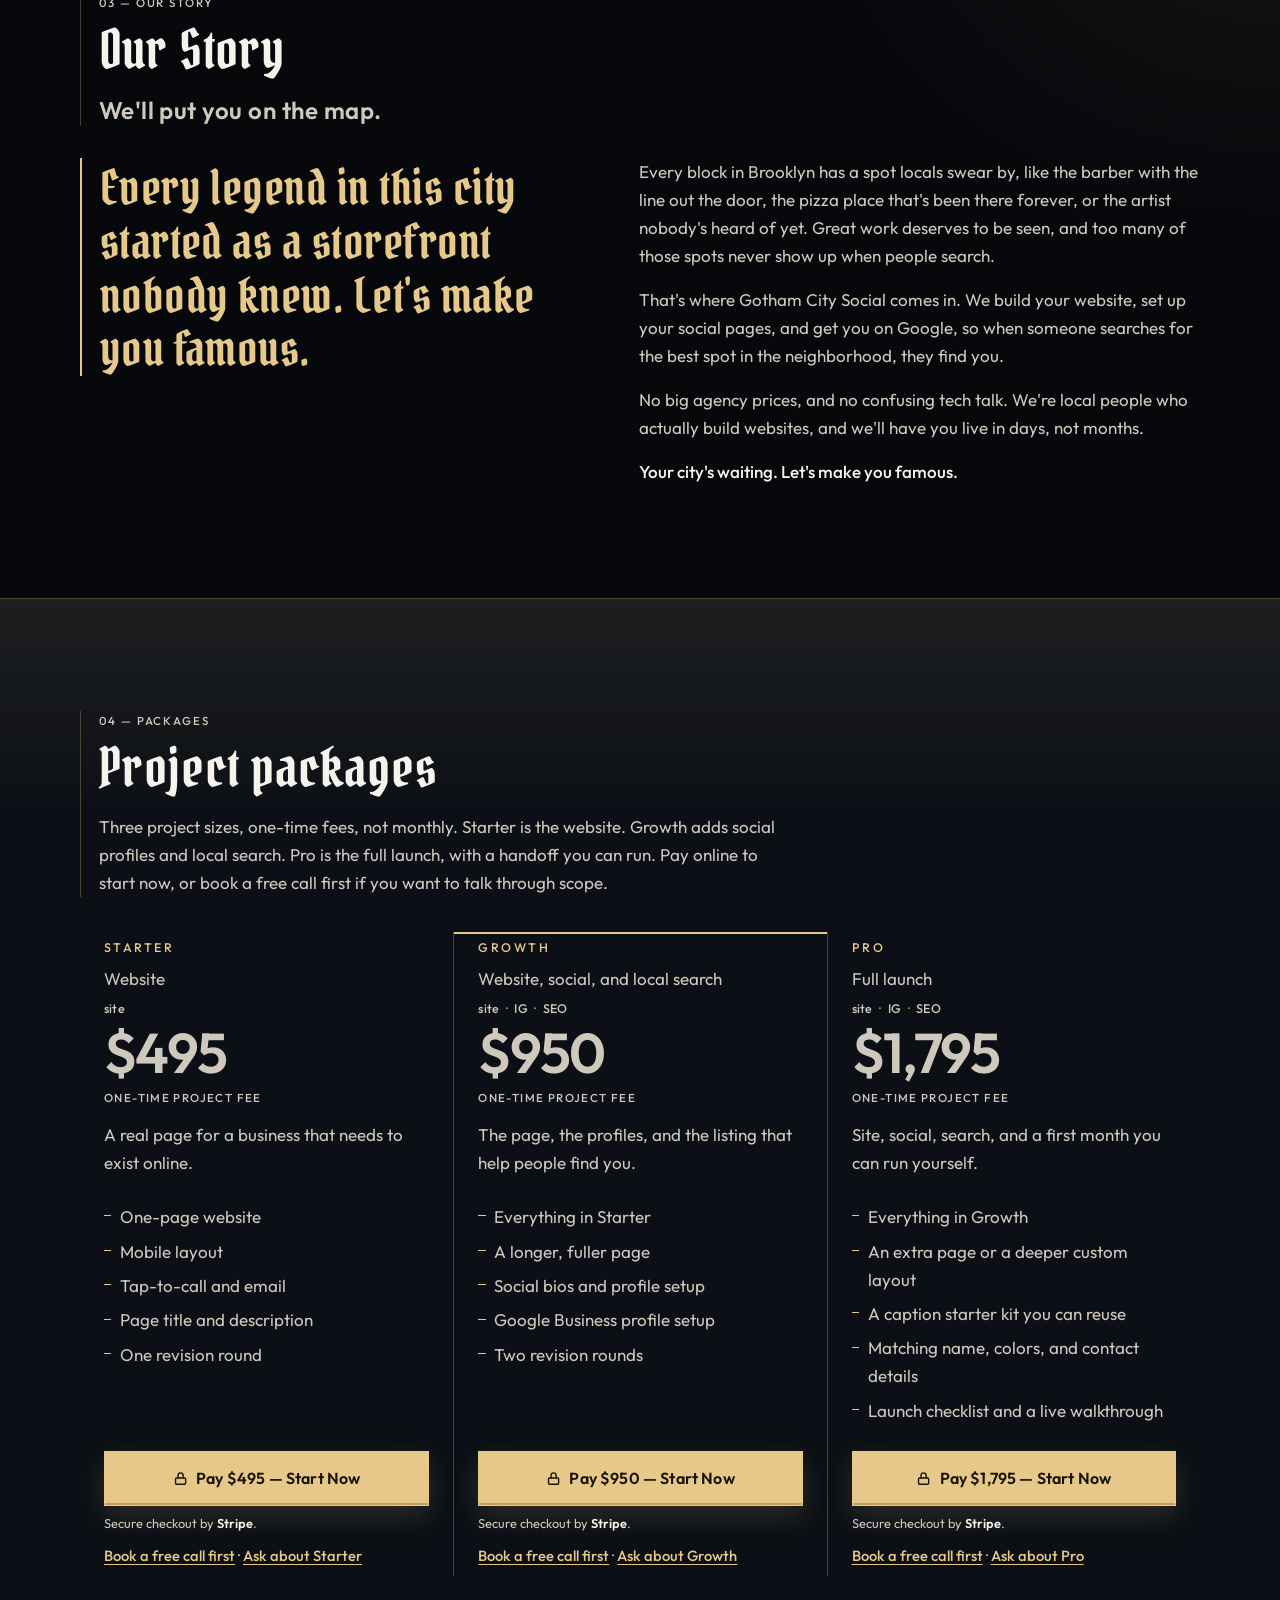
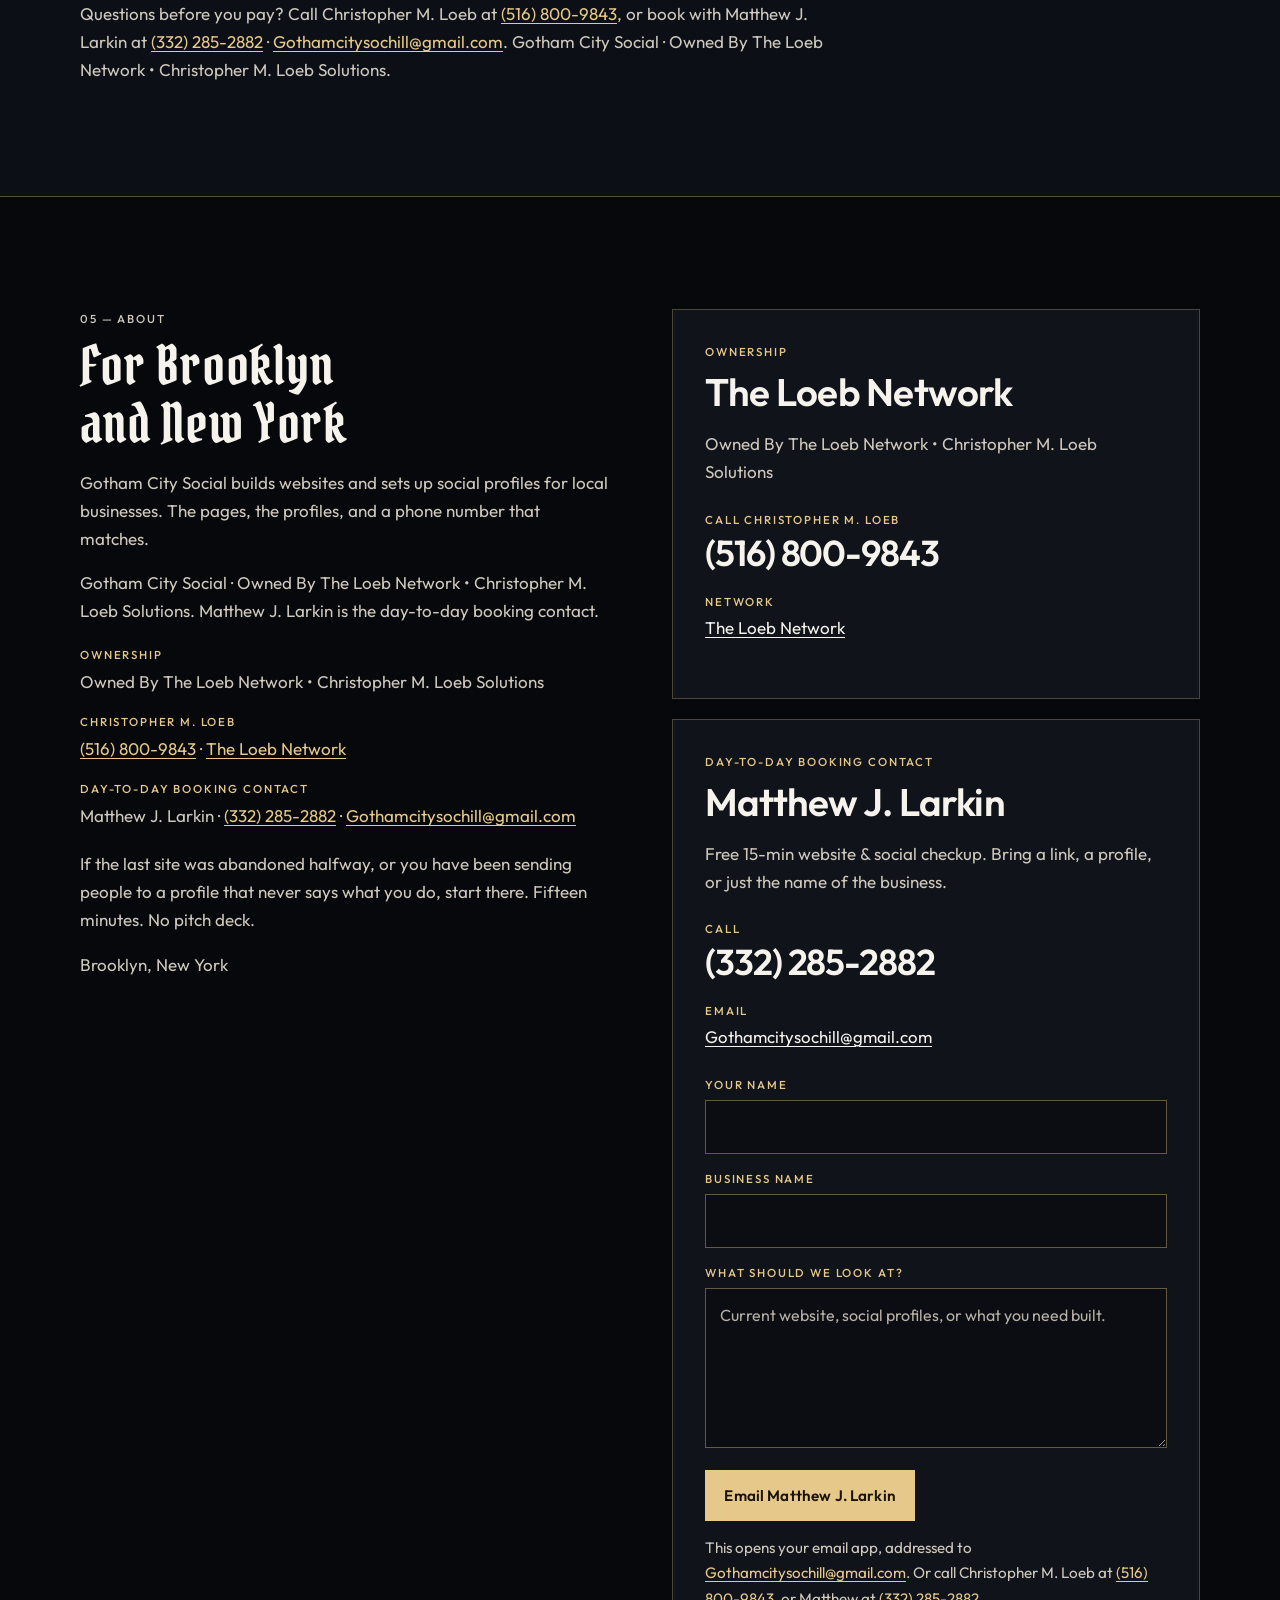
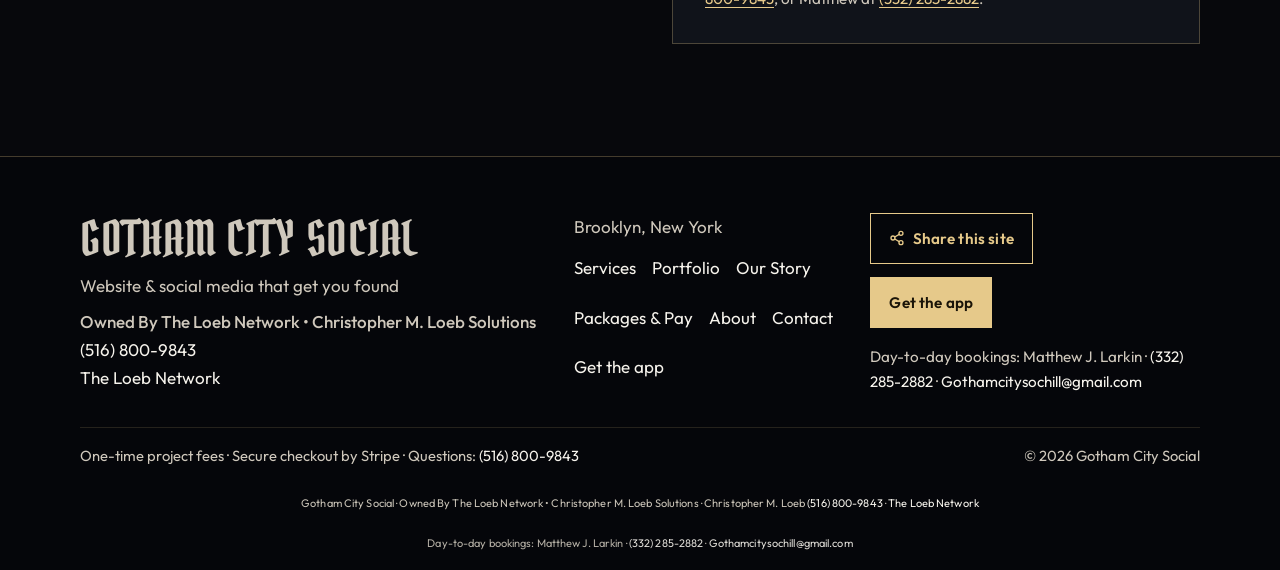
==== commit ea58ccdd: "Brand storyline: 'We'll put you on the map.' tagline + Our Story section on homepage and app; Story " ====
--- a/index.html
+++ b/index.html
@@ -9,7 +9,7 @@
       content="Gotham City Social · Owned By The Loeb Network • Christopher M. Loeb Solutions. Websites and social for Brooklyn and NYC. Christopher M. Loeb (516) 800-9843. Day-to-day booking contact: Matthew J. Larkin."
     />
     <meta name="theme-color" content="#07080c" />
-    <meta property="og:title" content="Gotham City Social" />
+    <meta property="og:title" content="Gotham City Social · We'll put you on the map." />
     <meta
       property="og:description"
       content="Owned By The Loeb Network • Christopher M. Loeb Solutions. Website & social media that get you found. Day-to-day booking contact: Matthew J. Larkin."
@@ -133,6 +133,17 @@
         .gcs-share-sheet { place-items: center; }
         .gcs-share-panel { border-radius: 12px; border-bottom: 1px solid var(--line); }
       }
+      /* Brand storyline: tagline + Our Story */
+      .map-tagline { color: var(--gold); font-weight: 600; letter-spacing: 0.02em; font-size: clamp(1.15rem, 2.2vw, 1.5rem); line-height: 1.3; margin-top: 0.6rem; }
+      .story-section { border-top: 1px solid var(--line); background: radial-gradient(60% 80% at 100% 0%, #e6c98a10, transparent 60%), var(--bg); }
+      .story-grid { display: grid; gap: clamp(1.75rem, 4vw, 3.5rem); }
+      .story-quote { margin: 0; padding: 0.2rem 0 0 1.1rem; border-left: 2px solid var(--gold); }
+      .story-quote p { font-family: var(--font-quote); color: var(--gold); font-weight: 400; font-size: clamp(1.9rem, 4.2vw, 3rem); line-height: 1.12; letter-spacing: 0.01em; overflow-wrap: break-word; }
+      .story-body p { color: var(--muted); max-width: 62ch; }
+      .story-body p + p { margin-top: 1rem; }
+      .story-body p:last-child { color: var(--ink); font-weight: 500; }
+      .story-section .section-intro { position: static; }
+      @media (min-width: 900px) { .story-grid { grid-template-columns: 0.95fr 1.05fr; align-items: start; } }
     </style>
   </head>
   <body>
@@ -150,6 +161,7 @@
         <nav class="desktop-nav" aria-label="Primary">
           <a href="#services">Services</a>
           <a href="#portfolio">Portfolio</a>
+          <a href="#story">Story</a>
           <a href="#packages">Packages</a>
           <a class="nav-pay" href="#packages">Pay</a>
           <a href="#about">About</a>
@@ -165,6 +177,7 @@
           <nav class="menu-panel" aria-label="Primary">
             <a href="#services">Services</a>
             <a href="#portfolio">Portfolio</a>
+            <a href="#story">Story</a>
             <a href="#packages">Packages</a>
             <a class="nav-pay" href="#packages">Pay</a>
             <a href="#about">About</a>
@@ -189,6 +202,7 @@
           <p class="kicker">Brooklyn · NYC</p>
           <h1 id="hero-title">Gotham City Social</h1>
           <p class="tagline">Website &amp; social media that get you found</p>
+          <p class="map-tagline">We'll put you on the map.</p>
           <p class="hero-quote">I actually build websites.</p>
           <div class="cta-row">
             <a class="btn btn-primary" href="#contact">Book a free 15-min checkup</a>
@@ -379,10 +393,31 @@
         </div>
       </section>
 
+      <section class="section story-section" id="story" aria-labelledby="story-title">
+        <div class="wrap">
+          <div class="section-intro">
+            <p class="index">03 — Our Story</p>
+            <h2 id="story-title">Our Story</h2>
+            <p class="map-tagline">We'll put you on the map.</p>
+          </div>
+          <div class="story-grid" style="margin-top:2rem">
+            <blockquote class="story-quote">
+              <p>Every legend in this city started as a storefront nobody knew. Let's make you famous.</p>
+            </blockquote>
+            <div class="story-body">
+              <p>Every block in Brooklyn has a spot locals swear by, like the barber with the line out the door, the pizza place that's been there forever, or the artist nobody's heard of yet. Great work deserves to be seen, and too many of those spots never show up when people search.</p>
+              <p>That's where Gotham City Social comes in. We build your website, set up your social pages, and get you on Google, so when someone searches for the best spot in the neighborhood, they find you.</p>
+              <p>No big agency prices, and no confusing tech talk. We're local people who actually build websites, and we'll have you live in days, not months.</p>
+              <p>Your city's waiting. Let's make you famous.</p>
+            </div>
+          </div>
+        </div>
+      </section>
+
       <section class="section band" id="packages" aria-labelledby="packages-title">
         <div class="wrap">
           <div class="section-intro">
-            <p class="index">03 — Packages</p>
+            <p class="index">04 — Packages</p>
             <h2 id="packages-title">Project packages</h2>
             <p class="lede">
               Three project sizes, one-time fees, not monthly. Starter is the website. Growth adds social profiles and local search. Pro is the full launch, with a handoff you can run. Pay online to start now, or book a free call first if you want to talk through scope.
@@ -462,7 +497,7 @@
       <section class="section" id="about" aria-labelledby="about-title">
         <div class="wrap about-grid">
           <div class="about-copy">
-            <p class="index">04 — About</p>
+            <p class="index">05 — About</p>
             <h2 id="about-title">For Brooklyn and New York</h2>
             <p>
               Gotham City Social builds websites and sets up social profiles for local businesses. The pages, the profiles, and a phone number that matches.
@@ -585,6 +620,7 @@
           <nav class="footer-links" aria-label="Footer">
             <a href="#services">Services</a>
             <a href="#portfolio">Portfolio</a>
+            <a href="#story">Our Story</a>
             <a href="#packages">Packages &amp; Pay</a>
             <a href="#about">About</a>
             <a href="#contact">Contact</a>
